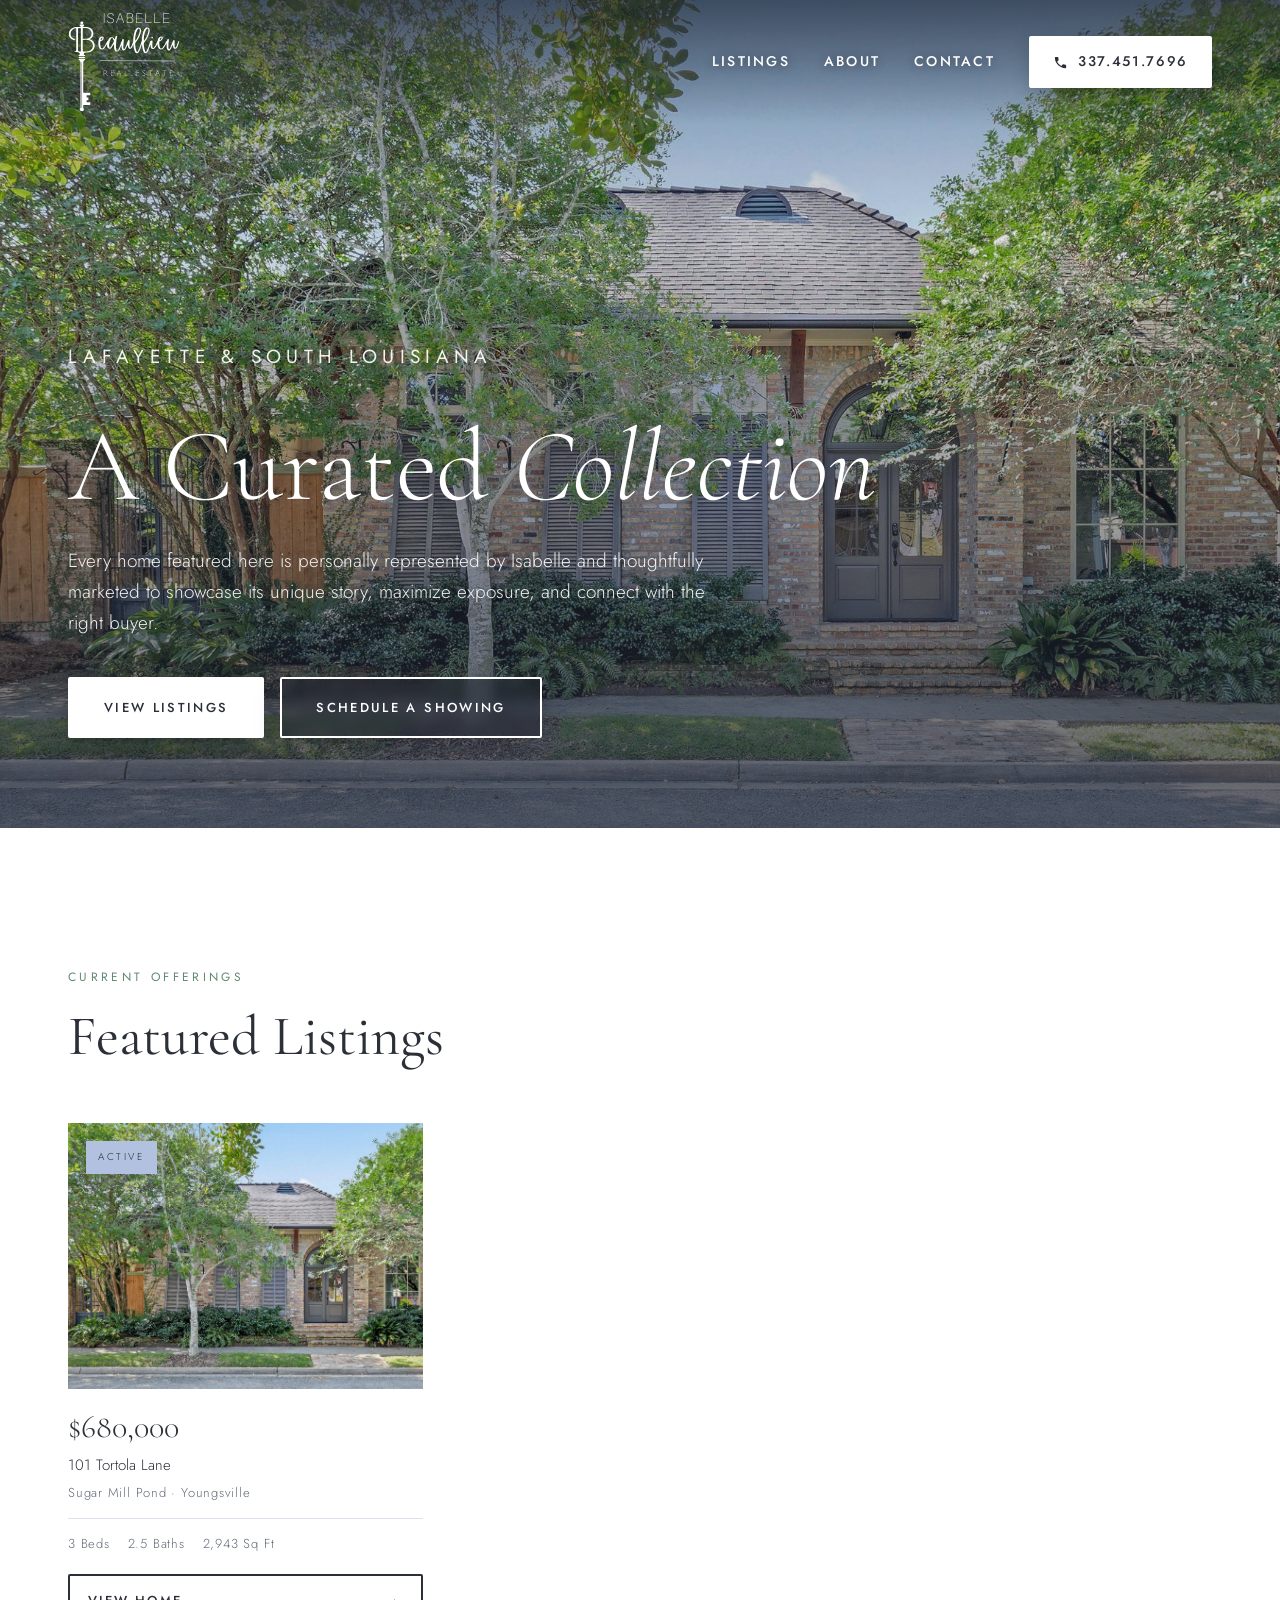
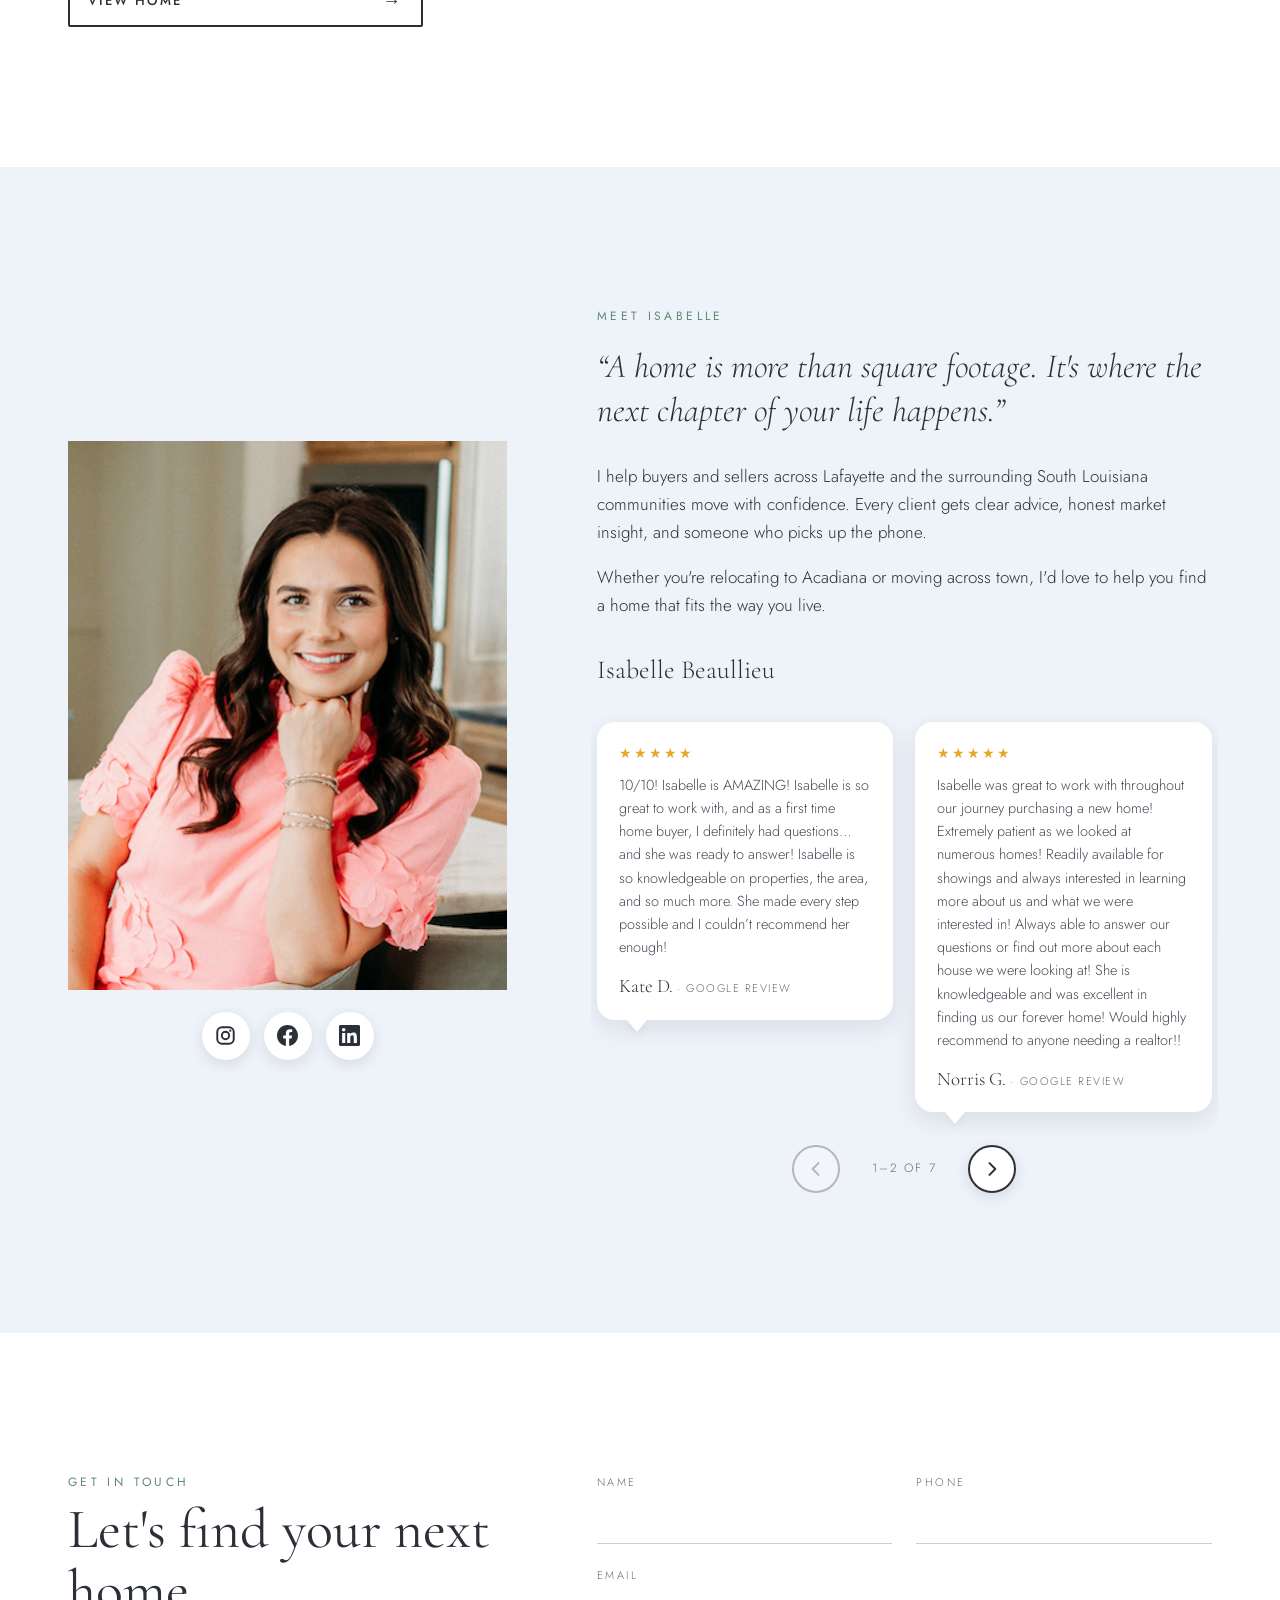
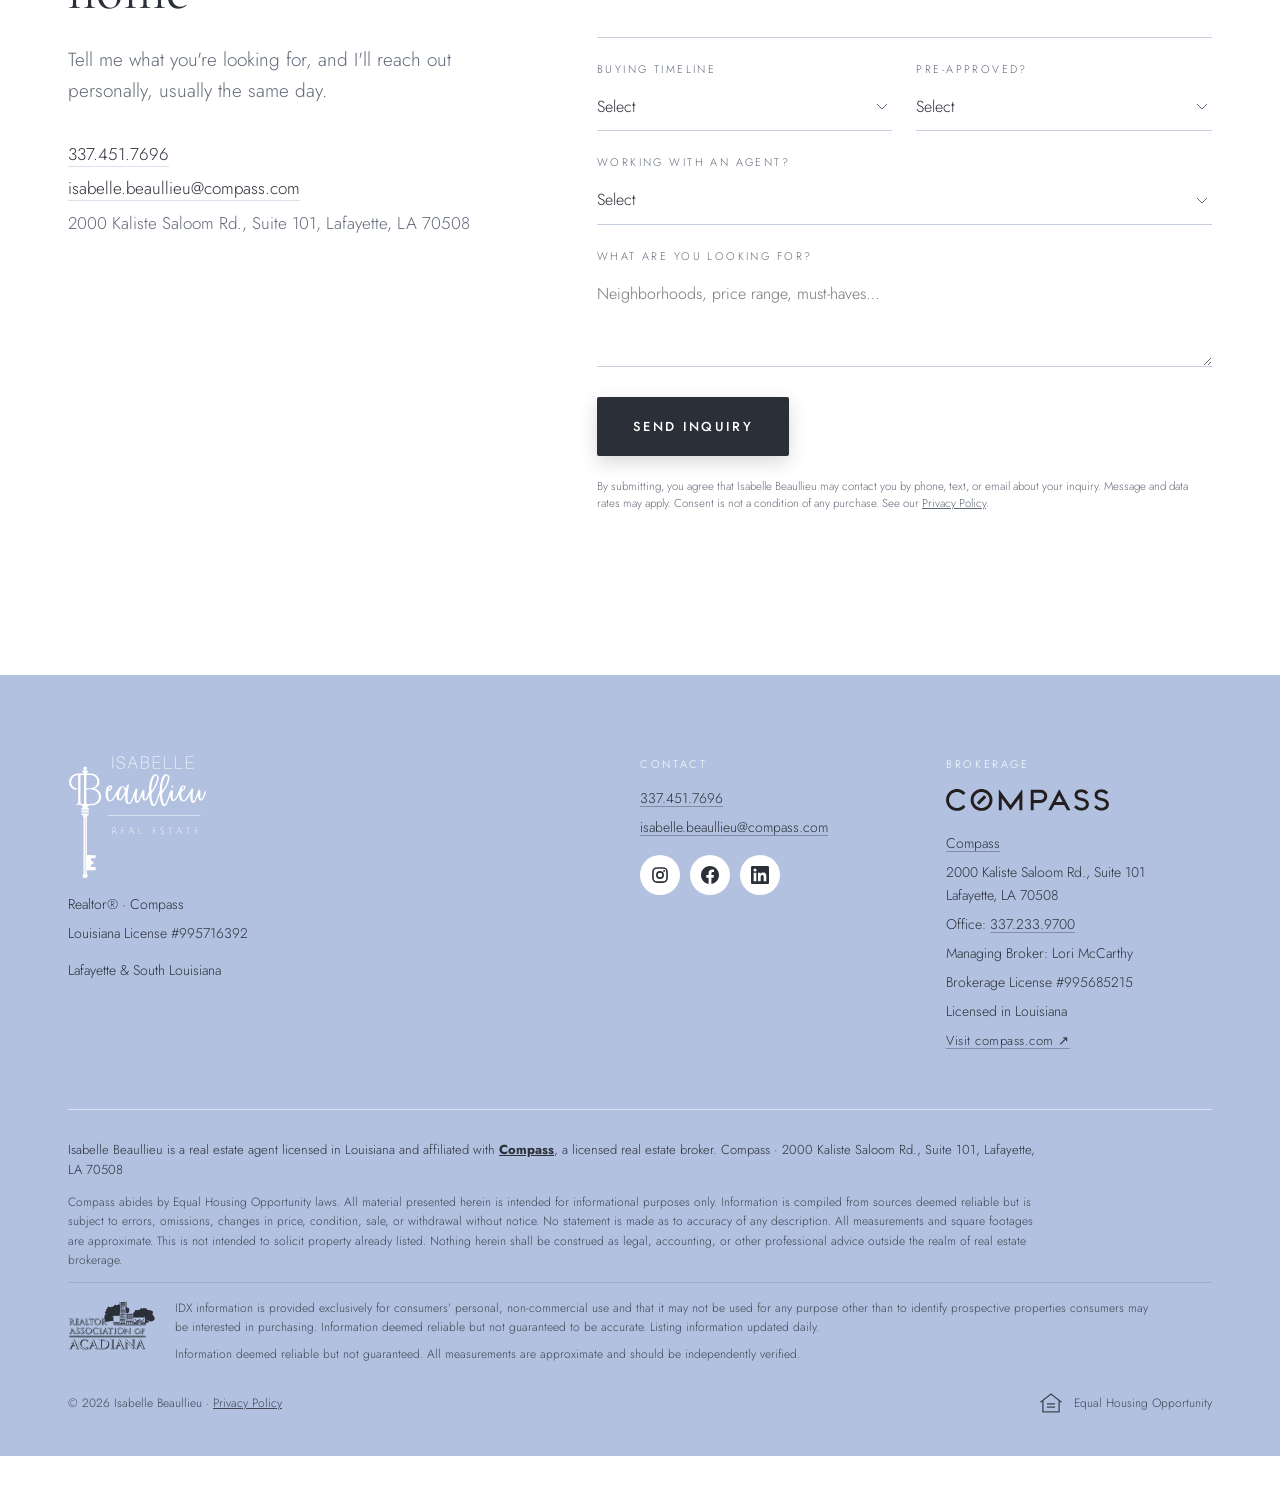
==== index.html @ f2b6e161 "Turn Meet Isabelle reviews into a 7-review carousel with arrows; show first name and last initial Co" ====
<!doctype html>
<html lang="en">
<head>
  <meta charset="utf-8">
  <meta name="viewport" content="width=device-width, initial-scale=1">
  <title>Isabelle Beaullieu, Realtor® | Compass | Lafayette, LA Homes for Sale</title>
  <meta name="description" content="Homes for sale in Lafayette and South Louisiana with Isabelle Beaullieu, Realtor® with Compass. Browse current listings and schedule a private showing.">
  <meta property="og:type" content="website">
  <meta property="og:title" content="Isabelle Beaullieu, Realtor® | Compass | Lafayette, LA">
  <meta property="og:url" content="https://isabellebeaullieu.com/">
  <meta property="og:description" content="Browse current listings in Lafayette and South Louisiana and schedule a private showing.">
  <meta property="og:image" content="https://isabellebeaullieu.com/assets/img/listings/website-photos/101-tortola-lane/01.jpg">
  <meta name="twitter:card" content="summary_large_image">
  <link rel="icon" href="data:image/svg+xml,%3Csvg xmlns='http://www.w3.org/2000/svg' viewBox='0 0 64 64'%3E%3Crect width='64' height='64' fill='%23b2c1df'/%3E%3Ctext x='32' y='43' font-family='Georgia' font-size='30' fill='%23ffffff' text-anchor='middle'%3EIB%3C/text%3E%3C/svg%3E">
  <link rel="preconnect" href="https://fonts.googleapis.com">
  <link rel="preconnect" href="https://fonts.gstatic.com" crossorigin>
  <link href="https://fonts.googleapis.com/css2?family=Cormorant+Garamond:ital,wght@0,300;0,400;0,500;1,300;1,400&family=Jost:wght@300;400&display=swap" rel="stylesheet">
  <link rel="stylesheet" href="assets/css/style.css">
  <link rel="stylesheet" href="assets/css/reviews.css">
  <link rel="canonical" href="https://isabellebeaullieu.com/">
  <script type="application/ld+json">
  {
    "@context": "https://schema.org",
    "@type": "RealEstateAgent",
    "name": "Isabelle Beaullieu, Realtor®",
    "description": "Isabelle Beaullieu is a Realtor® with Compass serving Lafayette and South Louisiana.",
    "url": "https://isabellebeaullieu.com/",
    "image": "https://isabellebeaullieu.com/assets/img/Screenshot%202026-09-30%20at%201.54.52%20PM.png",
    "logo": "https://isabellebeaullieu.com/assets/img/logo.svg",
    "telephone": "+1-337-451-7696",
    "email": "isabelle.beaullieu@compass.com",
    "address": {
      "@type": "PostalAddress",
      "streetAddress": "2000 Kaliste Saloom Rd., Suite 101",
      "addressLocality": "Lafayette",
      "addressRegion": "LA",
      "postalCode": "70508",
      "addressCountry": "US"
    },
    "areaServed": ["Lafayette, LA", "Youngsville, LA", "Broussard, LA", "Acadiana"],
    "parentOrganization": { "@type": "Organization", "name": "Compass", "url": "https://www.compass.com/" },
    "sameAs": [
      "https://www.instagram.com/isabellebeaullieu/",
      "https://www.facebook.com/isabelle.beaullieu",
      "https://www.linkedin.com/in/isabelle-beaullieu-97908b266/",
      "https://www.compass.com/agents/isabelle-beaullieu/"
    ]
  }
  </script>
</head>
<body>

<header class="site-header">
  <div class="wrap">
    <a class="brand" href="./">
      <span class="brand__name" data-c="agentName">Isabelle Beaullieu</span>
      <span class="brand__sub">Realtor® · Compass</span>
    </a>
    <nav class="nav">
      <a href="#listings">Listings</a>
      <a href="#about">About</a>
      <a href="#contact">Contact</a>
      <a class="nav__phone" data-tel href="#"><span data-c="phone"></span></a>
    </nav>
  </div>
</header>

<section class="hero" id="hero">
  <div class="wrap">
    <p class="eyebrow">Lafayette &amp; South Louisiana</p>
    <h1>A Curated <em>Collection</em></h1>
    <p style="max-width:640px">Every home featured here is personally represented by Isabelle and thoughtfully marketed to showcase its unique story, maximize exposure, and connect with the right buyer.</p>
    <div class="hero__actions">
      <a class="btn btn--light" href="#listings">View Listings</a>
      <a class="btn btn--light" href="#contact">Schedule a Showing</a>
    </div>
  </div>
</section>

<section class="section" id="listings">
  <div class="wrap">
    <div class="section-head">
      <div>
        <p class="eyebrow">Current Offerings</p>
        <h2 class="section-title">Featured Listings</h2>
      </div>
      <div class="filters" id="filters" role="group" aria-label="Filter listings"></div>
    </div>
    <div class="grid" id="grid"></div>
  </div>
</section>

<section class="section section--ivory" id="about">
  <div class="wrap about">
    <div class="about__media reveal">
      <div class="about__portrait" id="portrait">Portrait coming soon</div>
      <div class="social about__social"></div>
    </div>
    <div class="reveal">
      <p class="eyebrow">Meet Isabelle</p>
      <blockquote>“A home is more than square footage. It's where the next chapter of your life happens.”</blockquote>
      <p>I help buyers and sellers across Lafayette and the surrounding South Louisiana communities move with confidence. Every client gets clear advice, honest market insight, and someone who picks up the phone.</p>
      <p>Whether you're relocating to Acadiana or moving across town, I'd love to help you find a home that fits the way you live.</p>
      <div class="about__sig" data-c="agentName">Isabelle Beaullieu</div>
      <div class="reviews" role="region" aria-roledescription="carousel" aria-label="Client reviews">
        <div class="reviews__track" tabindex="0">
          <figure class="review">
            <div class="review__stars" role="img" aria-label="5 out of 5 stars">★★★★★</div>
            <blockquote>10/10! Isabelle is AMAZING! Isabelle is so great to work with, and as a first time home buyer, I definitely had questions… and she was ready to answer! Isabelle is so knowledgeable on properties, the area, and so much more. She made every step possible and I couldn’t recommend her enough!</blockquote>
            <figcaption>Kate D. <span>· Google review</span></figcaption>
          </figure>
          <figure class="review">
            <div class="review__stars" role="img" aria-label="5 out of 5 stars">★★★★★</div>
            <blockquote>Isabelle was great to work with throughout our journey purchasing a new home! Extremely patient as we looked at numerous homes! Readily available for showings and always interested in learning more about us and what we were interested in! Always able to answer our questions or find out more about each house we were looking at! She is knowledgeable and was excellent in finding us our forever home! Would highly recommend to anyone needing a realtor!!</blockquote>
            <figcaption>Norris G. <span>· Google review</span></figcaption>
          </figure>
          <figure class="review">
            <div class="review__stars" role="img" aria-label="5 out of 5 stars">★★★★★</div>
            <blockquote>Isabelle was amazing!!!! My fiance and I bought our first home with her as our realtor and she made the process stress free and seamless. She is wonderful at the work she does &amp; we’re grateful for her!</blockquote>
            <figcaption>Morgan A. <span>· Google review</span></figcaption>
          </figure>
          <figure class="review">
            <div class="review__stars" role="img" aria-label="5 out of 5 stars">★★★★★</div>
            <blockquote>Our experience in listing and selling our home with Isabelle was nothing short of amazing. She put our house under contract in less than a month at the price we were seeking. We had some unforeseen challenges along the way but she stayed positive and committed to seeing our sale through to the end. Anyone who works in an industry centered around closing deals has seen their share of obstacles, some which lead to a transaction falling through. I look for an agent that not only embraces a challenge, but ties their identity to being able to overcome the issue and close the deal. Looking for an agent that defines their success on customer satisfaction and problem solving, Isabelle is the one.</blockquote>
            <figcaption>Teddy B. <span>· Google review</span></figcaption>
          </figure>
          <figure class="review">
            <div class="review__stars" role="img" aria-label="5 out of 5 stars">★★★★★</div>
            <blockquote>We couldn’t have asked for a better realtor! Isabelle was professional, thorough, responsive, and an absolute joy from start to finish. She consistently went above and beyond without hesitation and genuinely cares about her clients and doing what’s right for everyone. You can truly tell she loves what she does, and that passion shines through in the way she cares for her clients. Her integrity, kindness, and dedication are such a gift. We are so grateful she was our realtor and would recommend her to anyone.</blockquote>
            <figcaption>Jill B. <span>· Google review</span></figcaption>
          </figure>
          <figure class="review">
            <div class="review__stars" role="img" aria-label="5 out of 5 stars">★★★★★</div>
            <blockquote>As a first time home buyer, I was very uneasy about how the process might work and intimidated by the idea of purchasing a home. Isabelle has been so gracious in answering every question and guiding me through every step of the process! This has been such a smooth-sailing journey because of her! Any time that I needed her, she was there, eager to help and reassuring me every step of the way. She is the best!!!</blockquote>
            <figcaption>Hannah G. <span>· Google review</span></figcaption>
          </figure>
          <figure class="review">
            <div class="review__stars" role="img" aria-label="5 out of 5 stars">★★★★★</div>
            <blockquote>Isabelle was the best! She was so patient with us and took care of all the details. She was great with answering questions and communicating. She really tries to understand your needs so she can send you the right properties to consider. I have closed with her on two homes so far.</blockquote>
            <figcaption>Amy D. <span>· Google review</span></figcaption>
          </figure>
        </div>
        <div class="reviews__nav">
          <button class="reviews__btn reviews__prev" type="button" aria-label="Previous reviews"><svg viewBox="0 0 24 24" aria-hidden="true"><path d="M15 5l-7 7 7 7"/></svg></button>
          <span class="reviews__count" aria-live="polite"></span>
          <button class="reviews__btn reviews__next" type="button" aria-label="More reviews"><svg viewBox="0 0 24 24" aria-hidden="true"><path d="M9 5l7 7-7 7"/></svg></button>
        </div>
      </div>
    </div>
  </div>
</section>

<section class="section" id="contact">
  <div class="wrap contact">
    <div class="contact__details reveal">
      <p class="eyebrow">Get in Touch</p>
      <h2 class="section-title">Let's find your next home</h2>
      <p class="lede" style="margin:22px 0 34px">Tell me what you're looking for, and I'll reach out personally, usually the same day.</p>
      <p><a data-tel href="#"><span data-c="phone"></span></a></p>
      <p><a data-mailto href="#"><span data-c="email"></span></a></p>
      <p style="color:var(--stone)" data-c="officeAddress"></p>
    </div>

    <form class="form reveal" data-lead novalidate>
      <input type="hidden" name="property" value="General inquiry">
      <input type="hidden" name="listing_id" value="">
      <input type="hidden" name="mls" value="">
      <div class="hp" aria-hidden="true"><label>Website <input name="company_website" tabindex="-1" autocomplete="off"></label></div>

      <div class="field"><label for="c-name">Name</label><input id="c-name" name="name" required autocomplete="name"></div>
      <div class="field"><label for="c-phone">Phone</label><input id="c-phone" name="phone" type="tel" autocomplete="tel"></div>
      <div class="field full"><label for="c-email">Email</label><input id="c-email" name="email" type="email" autocomplete="email"></div>
      <div class="field"><label for="c-timeline">Buying timeline</label>
        <select id="c-timeline" name="timeline"><option value="">Select</option><option>As soon as possible</option><option>1–3 months</option><option>3–6 months</option><option>6+ months</option><option>Just browsing</option></select>
      </div>
      <div class="field"><label for="c-pre">Pre-approved?</label>
        <select id="c-pre" name="preapproved"><option value="">Select</option><option>Yes</option><option>Not yet</option><option>Paying cash</option></select>
      </div>
      <div class="field full"><label for="c-agent">Working with an agent?</label>
        <select id="c-agent" name="has_agent"><option value="">Select</option><option>No</option><option>Yes</option></select>
      </div>
      <div class="field full"><label for="c-msg">What are you looking for?</label><textarea id="c-msg" name="message" placeholder="Neighborhoods, price range, must-haves…"></textarea></div>
      <div class="full"><button class="btn" type="submit">Send Inquiry</button></div>
      <p class="form__consent full">By submitting, you agree that Isabelle Beaullieu may contact you by phone, text, or email about your inquiry. Message and data rates may apply. Consent is not a condition of any purchase. See our <a href="privacy">Privacy Policy</a>.</p>
      <p class="form__status full" role="status" aria-live="polite"></p>
    </form>
  </div>
</section>

<footer class="site-footer">
  <div class="wrap">
    <div class="footer__top">
      <div>
        <div class="footer__name" data-c="agentName">Isabelle Beaullieu</div>
        <p>Realtor® · Compass</p>
        <p>Louisiana License #995716392</p>
        <p style="margin-top:14px" data-c="serviceArea"></p>
      </div>
      <div>
        <div class="footer__label">Contact</div>
        <p><a data-tel href="#"><span data-c="phone"></span></a></p>
        <p><a data-mailto href="#"><span data-c="email"></span></a></p>
        <div class="social footer__social"></div>
      </div>
      <div>
        <div class="footer__label">Brokerage</div>
        <a class="footer__compass" href="https://www.compass.com/" target="_blank" rel="noopener" hidden><img alt="Compass"></a>
        <p><a href="https://www.compass.com/" target="_blank" rel="noopener">Compass</a></p>
        <p>2000 Kaliste Saloom Rd., Suite 101<br>Lafayette, LA 70508</p>
        <p>Office: <a href="tel:+13372339700">337.233.9700</a></p>
        <p>Managing Broker: Lori McCarthy</p>
        <p>Brokerage License #995685215</p>
        <p>Licensed in Louisiana</p>
        <p><a class="footer__link" href="https://www.compass.com/" target="_blank" rel="noopener">Visit compass.com ↗</a></p>
      </div>
    </div>
    <div class="footer__legal">
      <p class="footer__license">Isabelle Beaullieu is a real estate agent licensed in Louisiana and affiliated with <strong><a href="https://www.compass.com/" target="_blank" rel="noopener">Compass</a></strong>, a licensed real estate broker. Compass · 2000 Kaliste Saloom Rd., Suite 101, Lafayette, LA 70508</p>
      <p>Compass abides by Equal Housing Opportunity laws. All material presented herein is intended for informational purposes only. Information is compiled from sources deemed reliable but is subject to errors, omissions, changes in price, condition, sale, or withdrawal without notice. No statement is made as to accuracy of any description. All measurements and square footages are approximate. This is not intended to solicit property already listed. Nothing herein shall be construed as legal, accounting, or other professional advice outside the realm of real estate brokerage.</p>
      <div class="footer__idx">
        <img src="assets/img/raa-logo.svg" alt="REALTOR® Association of Acadiana" width="87" height="49" loading="lazy">
        <div>
          <p>IDX information is provided exclusively for consumers’ personal, non-commercial use and that it may not be used for any purpose other than to identify prospective properties consumers may be interested in purchasing. Information deemed reliable but not guaranteed to be accurate. Listing information updated daily.</p>
          <p>Information deemed reliable but not guaranteed. All measurements are approximate and should be independently verified.</p>
        </div>
      </div>
      <div class="footer__bottom">
        <span>© <span data-year></span> Isabelle Beaullieu · <a href="privacy">Privacy Policy</a></span>
        <span class="eho"><svg viewBox="0 0 32 32" fill="none" stroke="currentColor" stroke-width="1.6" aria-hidden="true"><path d="M3 15 16 5l13 10"/><path d="M6 13v14h20V13"/><path d="M11 17h10M11 21h10"/></svg>Equal Housing Opportunity</span>
      </div>
    </div>
  </div>
</footer>

<script src="assets/js/config.js"></script>
<script src="assets/js/app.js"></script>
<script src="assets/js/reviews.js"></script>
<script>
(async function () {
  const grid = document.getElementById("grid");
  const filters = document.getElementById("filters");
  let listings = [];
  try { listings = await Site.loadListings(); }
  catch (e) { grid.innerHTML = '<p class="empty">Listings are loading slowly. Please refresh the page.</p>'; return; }

  // Headshot in the About section (keeps the placeholder if the file is missing)
  if (Site.C.headshot) {
    const img = new Image();
    img.alt = Site.C.agentName;
    img.onload = () => { const p = document.getElementById("portrait"); p.textContent = ""; p.classList.add("has-photo"); p.appendChild(img); };
    img.src = Site.C.headshot;
  }

  // Featured first, then by status order, then price high to low
  const order = { "Active": 0, "Coming Soon": 1, "Pending": 2 };
  listings.sort((a, b) => (b.featured === true) - (a.featured === true) || (order[a.status] ?? 9) - (order[b.status] ?? 9) || (b.price || 0) - (a.price || 0));

  // Hero image from the first listing photo
  const heroPhoto = listings[0] && listings[0].photos && listings[0].photos[0];
  if (heroPhoto && !/sample-\d\.svg$/.test(heroPhoto)) { const h = document.getElementById("hero"); h.style.backgroundImage = `url("${heroPhoto}")`; h.classList.add("hero--photo"); }

  function render(status) {
    const shown = status === "All" ? listings : listings.filter((l) => l.status === status);
    grid.innerHTML = shown.length ? shown.map(Site.cardHTML).join("") : '<p class="empty">New homes are on the way. Reach out to hear about them first.</p>';
    Site.wireReveal(grid);
  }

  const statuses = ["All", ...Object.keys(order).filter((s) => listings.some((l) => l.status === s))];
  if (statuses.length > 2) {
    filters.innerHTML = statuses.map((s, i) => `<button class="filter" type="button" aria-pressed="${i === 0}">${s}</button>`).join("");
    filters.addEventListener("click", (e) => {
      const b = e.target.closest(".filter"); if (!b) return;
      filters.querySelectorAll(".filter").forEach((x) => x.setAttribute("aria-pressed", x === b));
      render(b.textContent);
    });
  }
  render("All");
})();
</script>
</body>
</html>
---- assets/css/style.css ----
/* ============================================================
   Isabelle Beaullieu — Listings site
   ============================================================ */
@import url("https://fonts.googleapis.com/css2?family=Jost:wght@500&display=swap");
:root {
  --ivory: #eef2f9;       /* soft blue-white section background */
  --brand: #b2c1df;       /* logo periwinkle: hero, header, footer, buttons */
  --brand-deep: #8a9dc9;  /* deeper periwinkle for gradients and hovers */
  --paper: #ffffff;       /* page background */
  --ink: #2b2f38;         /* soft charcoal: body text */
  --ink-soft: #454a55;
  --stone: #616877;       /* muted text */
  --line: #dbe2ee;        /* thin divider lines */
  --brass: #5f8a70;        /* sage green accent (small labels) */
  --periwinkle: #b2c1df;
  --serif: "Cormorant Garamond", Georgia, "Times New Roman", serif;
  --sans: "Jost", "Helvetica Neue", Arial, sans-serif;
  --wrap: 1240px;
  --gutter: clamp(16px, 4vw, 48px);
}

* { box-sizing: border-box; }
html { scroll-behavior: smooth; }
body {
  margin: 0;
  background: var(--paper);
  color: var(--ink);
  font-family: var(--sans);
  font-weight: 300;
  font-size: 17px;
  line-height: 1.65;
  -webkit-font-smoothing: antialiased;
}
img { max-width: 100%; display: block; }
a { color: inherit; }
.wrap { max-width: var(--wrap); margin: 0 auto; padding: 0 var(--gutter); }

/* ---------- Type ---------- */
h1, h2, h3 { font-family: var(--serif); font-weight: 400; line-height: 1.1; margin: 0; }
.eyebrow {
  font-family: var(--sans);
  font-size: 12px;
  font-weight: 400;
  letter-spacing: .28em;
  text-transform: uppercase;
  color: var(--brass);
  margin: 0 0 18px;
}
.section-title { font-size: clamp(36px, 5vw, 56px); }
.lede { font-size: 19px; color: var(--stone); max-width: 620px; }

/* ---------- Buttons ---------- */
.btn {
  display: inline-flex; align-items: center; justify-content: center; gap: 10px;
  font-family: var(--sans);
  font-size: 13px;
  font-weight: 500;
  letter-spacing: .18em;
  text-transform: uppercase;
  text-decoration: none;
  padding: 18px 34px;
  border: 2px solid var(--ink);
  border-radius: 2px;
  background: var(--ink);
  color: #fff;
  cursor: pointer;
  box-shadow: 0 6px 18px rgba(43,47,56,.18);
  transition: background .2s, color .2s, border-color .2s, transform .2s, box-shadow .2s;
}
.btn:hover { background: var(--brand); border-color: var(--brand); color: var(--ink); transform: translateY(-2px); box-shadow: 0 10px 24px rgba(43,47,56,.22); }
.btn--ghost { background: #fff; color: var(--ink); border-color: var(--ink); box-shadow: none; }
.btn--ghost:hover { background: var(--ink); color: #fff; border-color: var(--ink); }
.btn--light { background: #fff; color: var(--ink); border-color: #fff; box-shadow: 0 8px 24px rgba(0,0,0,.25); }
.btn--light:hover { background: var(--brand); border-color: var(--brand); color: var(--ink); }
.hero__actions .btn--light + .btn--light { background: rgba(28,32,44,.45); color: #fff; border-color: #fff; -webkit-backdrop-filter: blur(6px); backdrop-filter: blur(6px); }
.hero__actions .btn--light + .btn--light:hover { background: #fff; color: var(--ink); }
.btn[disabled] { opacity: .6; cursor: wait; transform: none; }
a:focus-visible, button:focus-visible, select:focus-visible, input:focus-visible, textarea:focus-visible { outline: 3px solid var(--brand-deep); outline-offset: 3px; }

/* ---------- Header ---------- */
.site-header {
  position: fixed; inset: 0 0 auto 0; z-index: 40;
  color: #fff;
  background: linear-gradient(180deg, rgba(28,32,44,.55) 0%, rgba(28,32,44,0) 100%);
  transition: background .3s, box-shadow .3s;
}
.site-header--solid, .site-header.is-scrolled { position: sticky; top: 0; background: var(--brand); color: var(--ink); box-shadow: 0 2px 16px rgba(43,47,56,.14); }
.site-header.is-scrolled { position: fixed; }
.site-header .wrap { display: flex; align-items: center; justify-content: space-between; height: 124px; transition: height .3s; }
.site-header.is-scrolled .wrap { height: 88px; }
.site-header.is-scrolled .logo { --h: 68px; }
section[id] { scroll-margin-top: 88px; }
.brand { text-decoration: none; line-height: 1.1; }
.logo { --h: 100px; display: block; height: var(--h); width: calc(var(--h) * 1.124); background: var(--brand-deep); -webkit-mask: no-repeat center / contain; mask: no-repeat center / contain; }
.logo--light { background: #fff; }
@media (max-width: 760px) { .logo { --h: 58px; } }
.footer__name .logo { --h: 124px; margin-bottom: 14px; }
.brand__name { font-family: var(--serif); font-size: 26px; letter-spacing: .04em; display: block; }
.brand__sub { font-size: 10px; letter-spacing: .32em; text-transform: uppercase; opacity: .8; }
.nav { display: flex; gap: 34px; align-items: center; }
.nav a { position: relative; text-decoration: none; font-size: 14px; font-weight: 500; letter-spacing: .16em; text-transform: uppercase; padding: 8px 0; }
.site-header:not(.site-header--solid):not(.is-scrolled) .nav a:not(.nav__phone) { text-shadow: 0 1px 10px rgba(0,0,0,.45); }
.nav a:not(.nav__phone)::after { content: ""; position: absolute; left: 0; right: 0; bottom: 2px; height: 2px; background: currentColor; transform: scaleX(0); transform-origin: left; transition: transform .25s; }
.nav a:not(.nav__phone):hover::after, .nav a:not(.nav__phone):focus-visible::after { transform: scaleX(1); }
.nav .nav__phone { display: inline-flex; align-items: center; gap: 10px; background: #fff; color: var(--ink); border: 2px solid #fff; border-radius: 2px; padding: 12px 22px; letter-spacing: .12em; box-shadow: 0 6px 18px rgba(0,0,0,.18); transition: background .2s, color .2s, border-color .2s; }
.nav .nav__phone::before { content: ""; width: 15px; height: 15px; background: currentColor; -webkit-mask: url("data:image/svg+xml,%3Csvg xmlns='http://www.w3.org/2000/svg' viewBox='0 0 24 24'%3E%3Cpath d='M6.6 10.8a15.1 15.1 0 0 0 6.6 6.6l2.2-2.2a1 1 0 0 1 1-.25 11.4 11.4 0 0 0 3.6.57 1 1 0 0 1 1 1V20a1 1 0 0 1-1 1A17 17 0 0 1 3 4a1 1 0 0 1 1-1h3.5a1 1 0 0 1 1 1c0 1.25.2 2.45.57 3.57a1 1 0 0 1-.25 1z'/%3E%3C/svg%3E") center / contain no-repeat; mask: url("data:image/svg+xml,%3Csvg xmlns='http://www.w3.org/2000/svg' viewBox='0 0 24 24'%3E%3Cpath d='M6.6 10.8a15.1 15.1 0 0 0 6.6 6.6l2.2-2.2a1 1 0 0 1 1-.25 11.4 11.4 0 0 0 3.6.57 1 1 0 0 1 1 1V20a1 1 0 0 1-1 1A17 17 0 0 1 3 4a1 1 0 0 1 1-1h3.5a1 1 0 0 1 1 1c0 1.25.2 2.45.57 3.57a1 1 0 0 1-.25 1z'/%3E%3C/svg%3E") center / contain no-repeat; }
.nav .nav__phone:hover { background: var(--ink); border-color: var(--ink); color: #fff; }

/* Mobile menu */
.nav-toggle { display: none; align-items: center; gap: 10px; background: #fff; color: var(--ink); border: 0; border-radius: 2px; padding: 12px 16px; font: 500 13px/1 var(--sans); letter-spacing: .16em; text-transform: uppercase; cursor: pointer; box-shadow: 0 6px 18px rgba(0,0,0,.18); }
.nav-toggle__bars, .nav-toggle__bars::before, .nav-toggle__bars::after { display: block; width: 18px; height: 2px; background: currentColor; transition: transform .25s, opacity .25s; }
.nav-toggle__bars { position: relative; }
.nav-toggle__bars::before, .nav-toggle__bars::after { content: ""; position: absolute; left: 0; }
.nav-toggle__bars::before { top: -6px; }
.nav-toggle__bars::after { top: 6px; }
.is-open .nav-toggle__bars { background: transparent; }
.is-open .nav-toggle__bars::before { transform: translateY(6px) rotate(45deg); }
.is-open .nav-toggle__bars::after { transform: translateY(-6px) rotate(-45deg); }
@media (max-width: 760px) {
  .site-header .wrap, .site-header.is-scrolled .wrap { height: 80px; }
  .site-header.is-scrolled .logo { --h: 58px; }
  section[id] { scroll-margin-top: 80px; }
  .brand__name { font-size: 22px; }
  .nav-toggle { display: inline-flex; }
  .nav { display: none; position: absolute; top: 100%; left: 0; right: 0; flex-direction: column; align-items: stretch; gap: 0; background: #fff; color: var(--ink); padding: 8px var(--gutter) 24px; box-shadow: 0 18px 30px rgba(43,47,56,.18); }
  .site-header.is-open .nav { display: flex; }
  .site-header.is-open:not(.is-scrolled):not(.site-header--solid) { background: var(--brand); }
  .nav a { font-size: 16px; padding: 18px 0; border-bottom: 1px solid var(--line); text-shadow: none !important; }
  .nav a:not(.nav__phone)::after { display: none; }
  .nav .nav__phone { justify-content: center; margin-top: 18px; background: var(--ink); border-color: var(--ink); color: #fff; padding: 16px 22px; }
  .nav .nav__social { display: flex; justify-content: center; gap: 14px; margin-top: 18px; }
  .nav .nav__social a { width: 46px; height: 46px; padding: 0; border: 0; background: var(--ivory); }
  .nav .nav__social a:hover { background: var(--ink); color: #fff; }
}

/* ---------- Hero ---------- */
.hero {
  position: relative;
  min-height: min(92vh, 900px);
  display: flex; align-items: flex-end;
  color: #fff;
  background: linear-gradient(160deg, #c3cfe7 0%, var(--brand) 45%, var(--brand-deep) 100%) center / cover no-repeat;
}
.hero::before {
  content: ""; position: absolute; inset: 0;
  background: linear-gradient(180deg, rgba(88,104,146,.3) 0%, rgba(88,104,146,0) 40%, rgba(88,104,146,.5) 100%);
}
.hero--photo::before { background: linear-gradient(180deg, rgba(38,44,60,.45) 0%, rgba(38,44,60,.1) 30%, rgba(38,44,60,.35) 55%, rgba(38,44,60,.72) 100%); }
.hero .wrap { position: relative; width: 100%; padding-bottom: clamp(56px, 10vh, 110px); }
.hero .eyebrow { color: #fff; }
.hero h1, .hero p, .hero .eyebrow { text-shadow: 0 1px 18px rgba(60,72,104,.35); }
.hero h1 { font-size: clamp(46px, 8vw, 104px); max-width: 900px; font-weight: 300; }
.hero h1 em { font-style: italic; }
.hero p { font-size: 19px; max-width: 540px; opacity: .92; margin: 22px 0 38px; }
.hero__actions { display: flex; gap: 16px; flex-wrap: wrap; }

/* ---------- Sections ---------- */
.section { padding: clamp(72px, 11vw, 140px) 0; }
.section--ivory { background: var(--ivory); }
.section-head { display: flex; justify-content: space-between; align-items: flex-end; gap: 24px; flex-wrap: wrap; margin-bottom: 56px; }

/* ---------- Filters ---------- */
.filters { display: flex; gap: 8px; flex-wrap: wrap; }
.filter {
  font-family: var(--sans); font-size: 11px; letter-spacing: .22em; text-transform: uppercase;
  background: none; border: 1px solid var(--line); color: var(--stone);
  padding: 10px 16px; cursor: pointer;
}
.filter[aria-pressed="true"], .filter:hover { border-color: var(--ink); color: var(--ink); }

/* ---------- Listing cards ---------- */
.grid { display: grid; grid-template-columns: repeat(auto-fill, minmax(340px, 1fr)); gap: 56px 40px; }
@media (max-width: 420px) { .grid { grid-template-columns: 1fr; } }
.card { text-decoration: none; display: block; }
.card__media { position: relative; aspect-ratio: 4 / 3; overflow: hidden; background: var(--ivory); }
.card__media img { width: 100%; height: 100%; object-fit: cover; transition: transform 1.2s cubic-bezier(.2,.7,.2,1); }
.card:hover .card__media img { transform: scale(1.04); }
.badge {
  position: absolute; top: 18px; left: 18px;
  background: rgba(252,251,248,.94); color: var(--ink);
  font-size: 10px; letter-spacing: .26em; text-transform: uppercase;
  padding: 8px 12px;
}
.badge--pending { background: var(--ink); color: #fff; }
.badge--coming-soon { background: var(--brass); color: #fff; }
.badge--active { background: var(--brand); color: var(--ink); }
.sample-tag {
  position: absolute; top: 18px; right: 18px;
  font-size: 10px; letter-spacing: .2em; text-transform: uppercase;
  color: #fff; background: rgba(43,47,56,.5); padding: 8px 10px;
}
.card__body { padding-top: 22px; }
.card__price { font-family: var(--serif); font-size: 32px; line-height: 1; }
.card__address { font-size: 15px; margin: 10px 0 4px; }
.card__place { font-size: 13px; color: var(--stone); letter-spacing: .06em; }
.card__cta { display: flex; justify-content: space-between; align-items: center; margin-top: 20px; padding: 14px 18px; border: 2px solid var(--ink); border-radius: 2px; font-size: 13px; font-weight: 500; letter-spacing: .16em; text-transform: uppercase; color: var(--ink); transition: background .2s, color .2s; }
.card__cta span { font-size: 18px; line-height: 1; transition: transform .2s; }
.card:hover .card__cta, .card:focus-visible .card__cta { background: var(--ink); color: #fff; }
.card:hover .card__cta span { transform: translateX(4px); }
.card__stats { display: flex; gap: 18px; margin-top: 14px; padding-top: 14px; border-top: 1px solid var(--line); font-size: 13px; color: var(--stone); letter-spacing: .06em; }
.empty { color: var(--stone); font-style: italic; font-family: var(--serif); font-size: 24px; }

/* ---------- About ---------- */
.about { display: grid; grid-template-columns: 5fr 7fr; gap: clamp(40px, 7vw, 110px); align-items: center; }
.about__portrait {
  aspect-ratio: 4 / 5; background: linear-gradient(160deg, #d3dcee, var(--brand-deep));
  display: flex; align-items: flex-end; justify-content: flex-start; padding: 28px;
  font-family: var(--serif); color: rgba(255,255,255,.9); font-size: 20px; font-style: italic;
}
.about__portrait img { width: 100%; height: 100%; object-fit: cover; }
.about__portrait.has-photo { padding: 0; }
.social.about__social { justify-content: center; gap: 14px; margin-top: 22px; }
.social.about__social a { width: 48px; height: 48px; box-shadow: 0 4px 14px rgba(43,47,56,.12); }
.social.about__social svg { width: 21px; height: 21px; }
.about blockquote { font-family: var(--serif); font-size: clamp(26px, 3vw, 34px); line-height: 1.3; margin: 0 0 28px; font-style: italic; }
.about__sig { font-family: var(--serif); font-size: 26px; margin-top: 30px; }
@media (max-width: 820px) { .about { grid-template-columns: 1fr; } .about__media { max-width: 420px; } }

/* ---------- Forms ---------- */
.form { display: grid; grid-template-columns: 1fr 1fr; gap: 22px 24px; }
.form .full { grid-column: 1 / -1; }
.field label { display: block; font-size: 11px; letter-spacing: .22em; text-transform: uppercase; color: var(--stone); margin-bottom: 6px; }
.field input, .field select, .field textarea {
  width: 100%; font: inherit; font-size: 16px; color: var(--ink);
  background: transparent; border: 0; border-bottom: 1px solid #c5cfe0;
  padding: 10px 0; border-radius: 0; outline: none; -webkit-appearance: none; appearance: none;
}
.field select { background: url("data:image/svg+xml,%3Csvg xmlns='http://www.w3.org/2000/svg' width='12' height='8'%3E%3Cpath d='M1 1l5 5 5-5' fill='none' stroke='%235c6780'/%3E%3C/svg%3E") right 4px center no-repeat; }
.field textarea { min-height: 96px; resize: vertical; }
.field input:focus, .field select:focus, .field textarea:focus { border-bottom-color: var(--brass); }
.hp { position: absolute; left: -9999px; width: 1px; height: 1px; overflow: hidden; }
.form__note { font-size: 12px; color: var(--stone); margin: 0; }
.form__consent { font-size: 11.5px; line-height: 1.5; color: var(--stone); margin: 0; }
.form__consent a { color: inherit; }
.form__status { font-family: var(--serif); font-size: 22px; font-style: italic; margin: 0; }
.form__status.is-error { color: #8a3b2e; font-family: var(--sans); font-style: normal; font-size: 15px; }
@media (max-width: 560px) { .form { grid-template-columns: 1fr; } }

.contact { display: grid; grid-template-columns: 5fr 7fr; gap: clamp(40px, 7vw, 110px); }
.contact__details p { margin: 0 0 6px; }
.contact__details a { text-decoration: none; border-bottom: 1px solid var(--line); }
.contact__details a:hover { border-color: var(--brass); }
@media (max-width: 820px) { .contact { grid-template-columns: 1fr; } }

/* ---------- Listing detail ---------- */
.gallery { display: grid; grid-template-columns: 2fr 1fr; grid-template-rows: 1fr 1fr; gap: 8px; height: min(72vh, 680px); }
.gallery button { padding: 0; border: 0; cursor: zoom-in; background: var(--ivory); overflow: hidden; position: relative; }
.gallery img { width: 100%; height: 100%; object-fit: cover; }
.gallery button:first-child { grid-row: 1 / 3; }
.gallery__more {
  position: absolute; right: 16px; bottom: 16px; background: #fff; color: var(--ink);
  font-size: 12px; font-weight: 500; letter-spacing: .16em; text-transform: uppercase; padding: 12px 16px;
  border-radius: 2px; box-shadow: 0 6px 18px rgba(0,0,0,.25);
}
.gallery--one { grid-template-columns: 1fr; }
.gallery__more--mobile { display: none; }
.gallery--two { grid-template-rows: 1fr; }
@media (max-width: 760px) {
  .gallery { grid-template-columns: 1fr; grid-template-rows: auto; height: auto; }
  .gallery button { display: none; aspect-ratio: 4 / 3; }
  .gallery button:first-child { display: block; grid-row: auto; }
  .gallery__more--mobile { display: block; }
}

.detail { display: grid; grid-template-columns: minmax(0, 1fr) 400px; gap: clamp(40px, 6vw, 90px); padding-top: 56px; }
.detail__price { font-family: var(--serif); font-size: clamp(40px, 5vw, 58px); line-height: 1; margin: 6px 0 12px; }
.detail__address { font-size: 18px; margin: 0; }
.detail__place { color: var(--stone); margin: 0; }
.stats { display: grid; grid-template-columns: repeat(4, 1fr); border-top: 1px solid var(--line); border-bottom: 1px solid var(--line); margin: 36px 0 44px; }
.stats div { padding: 22px 0; text-align: center; border-left: 1px solid var(--line); }
.stats div:first-child { border-left: 0; }
.stats strong { display: block; font-family: var(--serif); font-size: 30px; font-weight: 400; line-height: 1.1; }
.stats span { font-size: 11px; letter-spacing: .22em; text-transform: uppercase; color: var(--stone); }
@media (max-width: 560px) { .stats { grid-template-columns: repeat(2, 1fr); } .stats div:nth-child(3) { border-left: 0; } .stats div:nth-child(n+3) { border-top: 1px solid var(--line); } }
.detail h2 { font-size: clamp(30px, 3.4vw, 40px); margin-bottom: 20px; }
.detail__desc p { margin: 0 0 18px; }
.features { list-style: none; padding: 0; margin: 40px 0 0; columns: 2; column-gap: 40px; }
.features li { break-inside: avoid; padding: 12px 0 12px 22px; border-bottom: 1px solid var(--line); position: relative; font-size: 15px; }
.features li::before { content: ""; position: absolute; left: 0; top: 22px; width: 8px; height: 1px; background: var(--brass); }
@media (max-width: 640px) { .features { columns: 1; } }
.facts { margin-top: 40px; font-size: 14px; color: var(--stone); }
.facts span { margin-right: 22px; display: inline-block; }

.inquiry { position: sticky; top: 148px; align-self: start; background: var(--ivory); padding: 40px 36px; }
.inquiry h3 { font-size: 30px; margin-bottom: 8px; }
.inquiry .form { grid-template-columns: 1fr; gap: 18px; margin-top: 24px; }
.inquiry__agent { margin-top: 26px; padding-top: 22px; border-top: 1px solid var(--line); font-size: 14px; }
.inquiry__agent strong { font-family: var(--serif); font-size: 21px; font-weight: 400; display: block; }
@media (max-width: 960px) { .detail { grid-template-columns: 1fr; } .inquiry { position: static; } }

.back { display: inline-flex; align-items: center; gap: 8px; margin: 28px 0 22px; font-size: 13px; font-weight: 500; letter-spacing: .16em; text-transform: uppercase; text-decoration: none; color: var(--ink); border: 2px solid var(--ink); border-radius: 2px; padding: 11px 18px; transition: background .2s, color .2s; }
.back:hover { background: var(--ink); color: #fff; }

/* ---------- Neighborhood ---------- */
.hood { margin-top: clamp(72px, 9vw, 120px); padding-top: clamp(56px, 7vw, 90px); border-top: 1px solid var(--line); }
.hood h2 { font-size: clamp(32px, 4vw, 46px); margin-bottom: 14px; }
.hood .lede { margin: 0 0 36px; }
.hood__grid { display: grid; grid-template-columns: repeat(4, 1fr); gap: 8px; }
.hood__grid button { padding: 0; border: 0; background: var(--ivory); cursor: zoom-in; aspect-ratio: 4 / 3; overflow: hidden; }
.hood__grid img { width: 100%; height: 100%; object-fit: cover; transition: transform 1s ease; }
.hood__grid button:hover img { transform: scale(1.04); }
@media (max-width: 760px) { .hood__grid { grid-template-columns: repeat(2, 1fr); } }

/* ---------- Lightbox ---------- */
.lightbox { position: fixed; inset: 0; background: rgba(43,47,56,.95); z-index: 100; display: none; align-items: center; justify-content: center; }
.lightbox.is-open { display: flex; }
.lightbox img { max-width: 92vw; max-height: 84vh; object-fit: contain; }
.lightbox button { position: absolute; background: none; border: 0; color: #fff; font-size: 34px; cursor: pointer; padding: 18px; font-family: var(--serif); }
.lightbox .lb-close { top: 10px; right: 16px; }
.lightbox .lb-prev { left: 8px; top: 50%; transform: translateY(-50%); }
.lightbox .lb-next { right: 8px; top: 50%; transform: translateY(-50%); }
.lightbox .lb-count { position: absolute; bottom: 22px; left: 0; right: 0; text-align: center; color: rgba(255,255,255,.7); font-size: 12px; letter-spacing: .22em; }

/* ---------- Footer ---------- */
.site-footer { background: var(--brand); color: var(--ink); padding: 80px 0 40px; font-size: 14px; }
.site-footer a { text-decoration: none; }
.site-footer a:hover { opacity: .7; }
.footer__top { display: grid; grid-template-columns: 2fr 1fr 1fr; gap: 40px; padding-bottom: 50px; border-bottom: 1px solid rgba(255,255,255,.55); }
.footer__name { font-family: var(--serif); font-size: 34px; color: #fff; line-height: 1; margin-bottom: 8px; }
.footer__label { font-size: 11px; letter-spacing: .24em; text-transform: uppercase; color: #fff; margin-bottom: 14px; }
.footer__top p { margin: 0 0 6px; }
.footer__top p a { text-decoration: underline; text-underline-offset: 3px; text-decoration-color: rgba(43,47,56,.35); }
.social { display: flex; gap: 10px; }
.social a { display: inline-flex; align-items: center; justify-content: center; width: 40px; height: 40px; border-radius: 50%; background: #fff; color: var(--ink); text-decoration: none !important; transition: background .2s, color .2s; }
.social a:hover { background: var(--ink); color: #fff; opacity: 1 !important; }
.social svg { width: 18px; height: 18px; }
.footer__social { margin-top: 16px; }
.nav__social { display: none; }
.footer__compass { display: inline-block; margin: 2px 0 14px; }
.footer__compass img { height: 22px; width: auto; }
.footer__link { font-size: 13px; letter-spacing: .04em; }
.footer__legal { padding-top: 30px; font-size: 12px; line-height: 1.6; color: #3f4552; }
.footer__legal p { margin: 0 0 12px; max-width: 980px; }
.footer__legal a { text-decoration: underline; }
.footer__license { font-size: 13px; color: var(--ink); }
.footer__idx { display: flex; gap: 20px; align-items: flex-start; margin: 8px 0 4px; padding-top: 16px; border-top: 1px solid rgba(43,47,56,.15); }
.footer__idx img { flex: none; width: 87px; height: auto; margin-top: 2px; }
.footer__idx p { margin: 0 0 8px; }
@media (max-width: 640px) { .footer__idx { flex-direction: column; gap: 12px; } }
.footer__bottom { display: flex; justify-content: space-between; gap: 24px; flex-wrap: wrap; align-items: center; margin-top: 18px; }
.eho { display: inline-flex; gap: 10px; align-items: center; }
.eho svg { width: 26px; height: 26px; }
@media (max-width: 760px) { .footer__top { grid-template-columns: 1fr; } }

/* ---------- Privacy page ---------- */
.legal-page { max-width: 780px; padding-top: 40px; }
.legal-page h1 { font-size: clamp(38px, 5vw, 54px); margin-bottom: 8px; }
.legal-page h2 { font-size: 26px; margin: 40px 0 10px; }
.legal-page p, .legal-page li { font-size: 16px; }
.legal-page ul { padding-left: 20px; }

/* ---------- Reveal ---------- */
.reveal { opacity: 0; transform: translateY(18px); transition: opacity .9s ease, transform .9s ease; }
.reveal.is-in { opacity: 1; transform: none; }
@media (prefers-reduced-motion: reduce) { .reveal { opacity: 1; transform: none; transition: none; } .card__media img { transition: none; } }

/* ---------- Mobile showing button ---------- */
.mobile-cta { display: none; }
@media (max-width: 960px) {
  .mobile-cta { display: block; position: fixed; left: 12px; right: 12px; bottom: 12px; z-index: 50; text-align: center; box-shadow: 0 8px 24px rgba(0,0,0,.18); }
  .inquiry { scroll-margin-top: 20px; }
}
---- assets/css/reviews.css ----
/* Client review carousel in the Meet Isabelle section */
.about > * { min-width: 0; }
.reviews { margin-top: 30px; min-width: 0; }
.reviews__track {
  display: flex; gap: 22px;
  overflow-x: auto; scroll-snap-type: x mandatory; scroll-behavior: smooth;
  scrollbar-width: none; -webkit-overflow-scrolling: touch;
  padding: 6px 6px 22px; margin: -6px -6px 0; scroll-padding-inline: 6px;
  align-items: flex-start; transition: height .3s ease;
}
.reviews__track::-webkit-scrollbar { display: none; }
.reviews__track:focus-visible { outline: 2px solid var(--brass); outline-offset: 4px; }
.review {
  flex: 0 0 calc(50% - 11px); scroll-snap-align: start;
  position: relative; margin: 0; padding: 20px 22px 18px;
  background: #fff; border-radius: 18px; box-shadow: 0 8px 24px rgba(43,47,56,.10);
}
.review::after { content: ""; position: absolute; left: 30px; bottom: -12px; border-width: 12px 10px 0 10px; border-style: solid; border-color: #fff transparent transparent transparent; filter: drop-shadow(0 4px 3px rgba(43,47,56,.06)); }
.review__stars { color: #e3a92b; font-size: 14px; letter-spacing: .14em; margin-bottom: 8px; }
.review blockquote { font-family: var(--sans); font-style: normal; font-size: 14.5px; line-height: 1.6; color: var(--ink-soft); margin: 0 0 12px; }
.review figcaption { font-family: var(--serif); font-size: 19px; color: var(--ink); }
.review figcaption span { font-family: var(--sans); font-size: 11px; letter-spacing: .14em; text-transform: uppercase; color: var(--stone); }

.reviews__nav { display: flex; align-items: center; justify-content: center; gap: 18px; margin-top: 10px; }
.reviews__btn {
  display: inline-flex; align-items: center; justify-content: center;
  width: 48px; height: 48px; padding: 0; border: 2px solid var(--ink); border-radius: 50%;
  background: #fff; color: var(--ink); cursor: pointer;
  box-shadow: 0 4px 14px rgba(43,47,56,.12); transition: background .2s, color .2s, opacity .2s;
}
.reviews__btn svg { width: 20px; height: 20px; fill: none; stroke: currentColor; stroke-width: 2.4; stroke-linecap: round; stroke-linejoin: round; }
.reviews__btn:hover:not(:disabled) { background: var(--ink); color: #fff; }
.reviews__btn:disabled { opacity: .3; cursor: default; box-shadow: none; }
.reviews__count { min-width: 92px; text-align: center; font-size: 12px; letter-spacing: .16em; text-transform: uppercase; color: var(--stone); }

@media (max-width: 1100px) { .review { flex-basis: 100%; } }
@media (prefers-reduced-motion: reduce) { .reviews__track { scroll-behavior: auto; } }
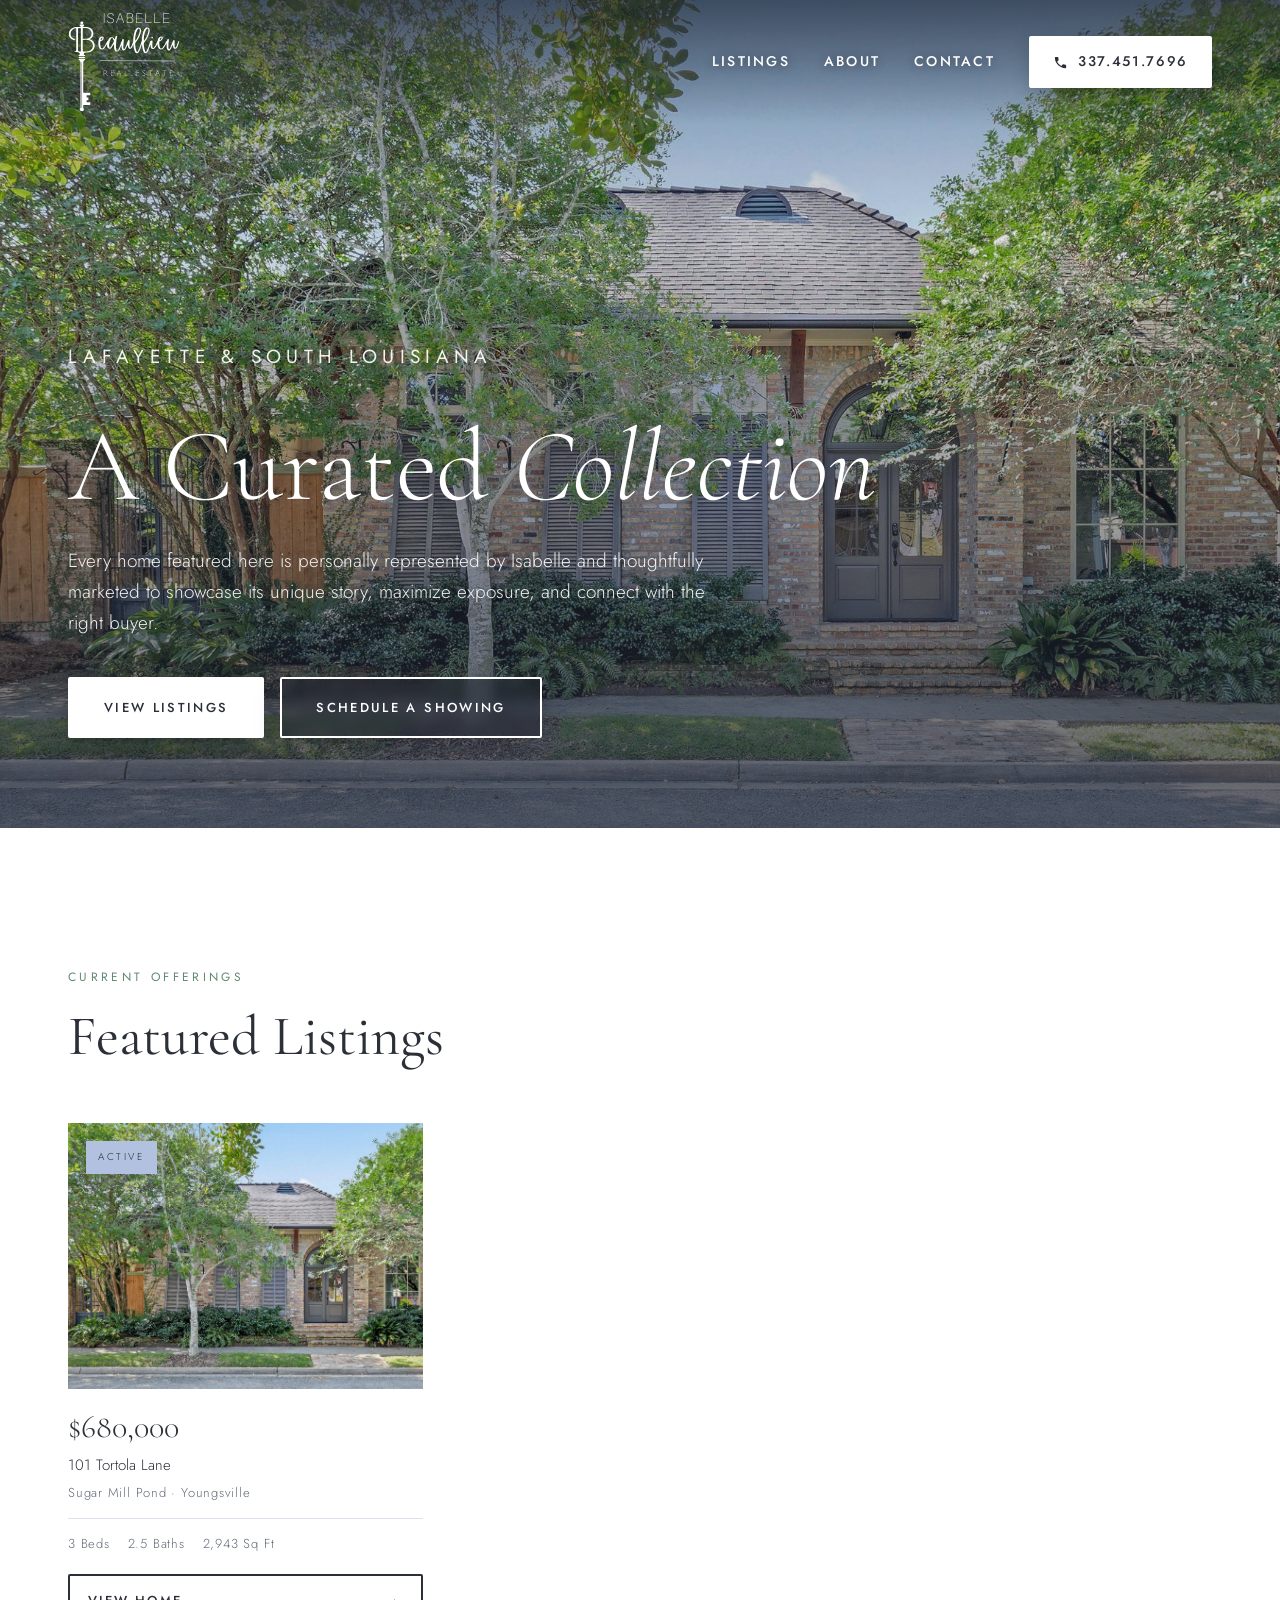
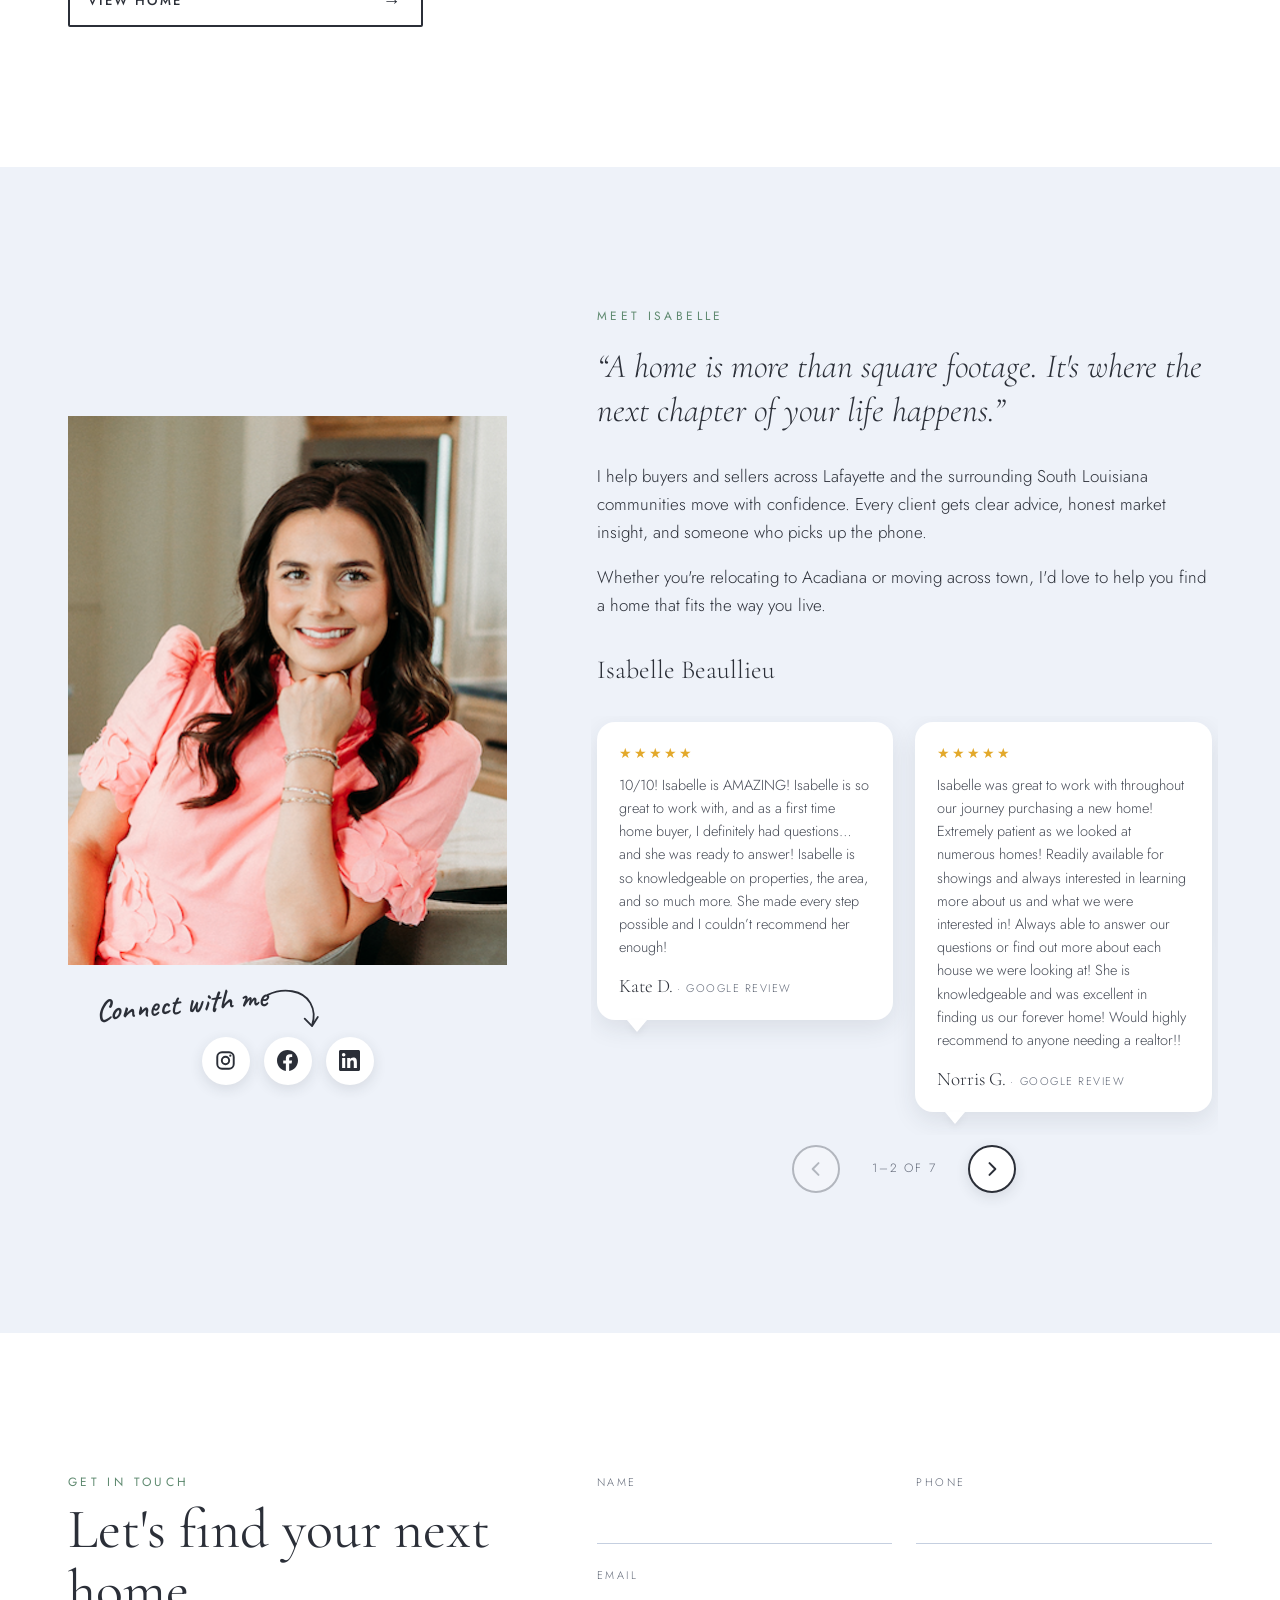
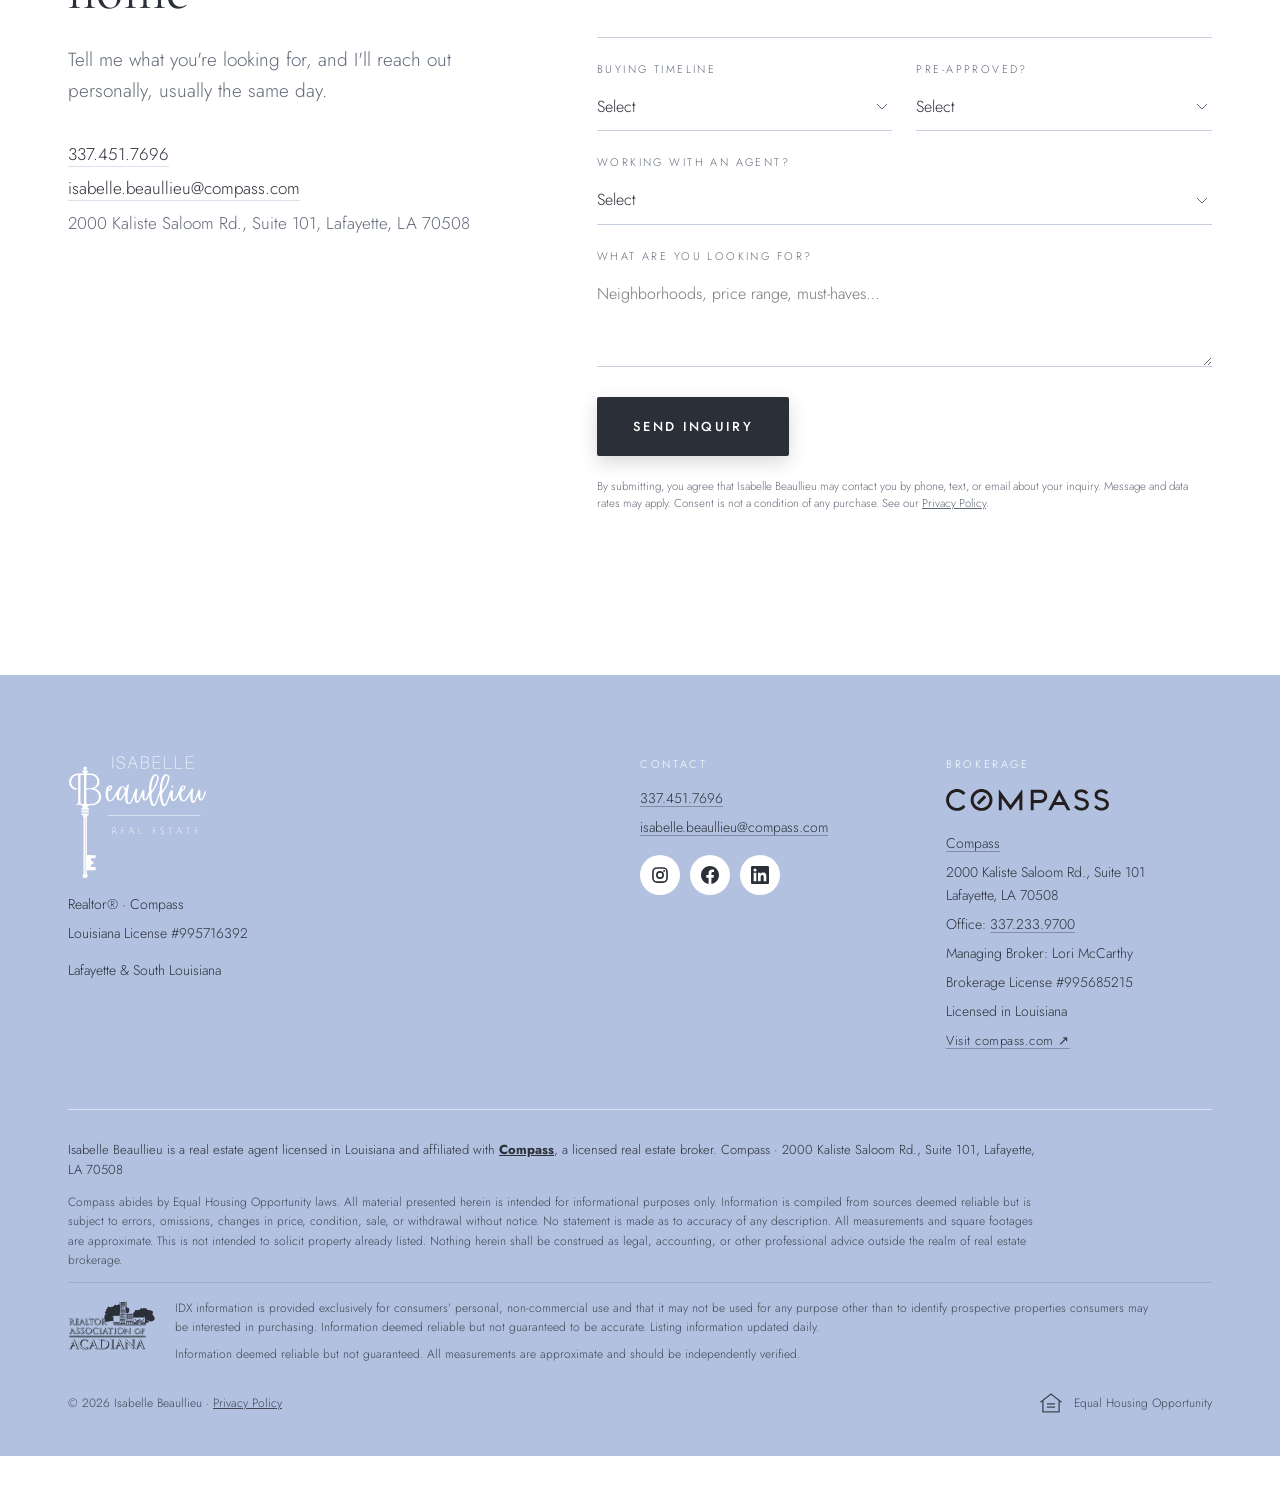
==== commit 727138a8: "Add handwritten "Connect with me" note and arrow above the About social icons Co-Authored-By: Claude" ====
--- a/index.html
+++ b/index.html
@@ -14,9 +14,10 @@
   <link rel="icon" href="data:image/svg+xml,%3Csvg xmlns='http://www.w3.org/2000/svg' viewBox='0 0 64 64'%3E%3Crect width='64' height='64' fill='%23b2c1df'/%3E%3Ctext x='32' y='43' font-family='Georgia' font-size='30' fill='%23ffffff' text-anchor='middle'%3EIB%3C/text%3E%3C/svg%3E">
   <link rel="preconnect" href="https://fonts.googleapis.com">
   <link rel="preconnect" href="https://fonts.gstatic.com" crossorigin>
-  <link href="https://fonts.googleapis.com/css2?family=Cormorant+Garamond:ital,wght@0,300;0,400;0,500;1,300;1,400&family=Jost:wght@300;400&display=swap" rel="stylesheet">
+  <link href="https://fonts.googleapis.com/css2?family=Cormorant+Garamond:ital,wght@0,300;0,400;0,500;1,300;1,400&family=Jost:wght@300;400&family=Caveat:wght@500;600&display=swap" rel="stylesheet">
   <link rel="stylesheet" href="assets/css/style.css">
   <link rel="stylesheet" href="assets/css/reviews.css">
+  <link rel="stylesheet" href="assets/css/about.css">
   <link rel="canonical" href="https://isabellebeaullieu.com/">
   <script type="application/ld+json">
   {
@@ -94,6 +95,10 @@
   <div class="wrap about">
     <div class="about__media reveal">
       <div class="about__portrait" id="portrait">Portrait coming soon</div>
+      <div class="about__connect" aria-hidden="true">
+        <span>Connect with me</span>
+        <svg viewBox="0 0 70 56"><path d="M3 12 C 22 3, 46 6, 55 22 C 60 31, 60 40, 57 49"/><path d="M48 41 L57 50 L64 39"/></svg>
+      </div>
       <div class="social about__social"></div>
     </div>
     <div class="reveal">
--- a/assets/css/about.css
+++ b/assets/css/about.css
@@ -0,0 +1,16 @@
+/* Handwritten "Connect with me" note with an arrow to the social icons under the About photo */
+.about__connect { position: relative; height: 54px; margin-top: 16px; color: var(--ink); pointer-events: none; }
+/* Arrow tip is pinned just right of center so it lands on the icon row; the note sits to its left */
+.about__connect svg {
+  position: absolute; top: 4px; left: calc(50% - 23px);
+  width: 58px; height: 46px;
+  fill: none; stroke: currentColor; stroke-width: 2.2; stroke-linecap: round; stroke-linejoin: round;
+}
+.about__connect span {
+  position: absolute; top: 0; right: calc(50% + 21px);
+  font-family: "Caveat", "Bradley Hand", "Segoe Print", cursive;
+  font-weight: 600; font-size: 30px; line-height: 1;
+  transform: rotate(-5deg); transform-origin: right center; white-space: nowrap;
+}
+.about__connect + .social.about__social { margin-top: 2px; }
+@media (max-width: 420px) { .about__connect span { font-size: 25px; } }
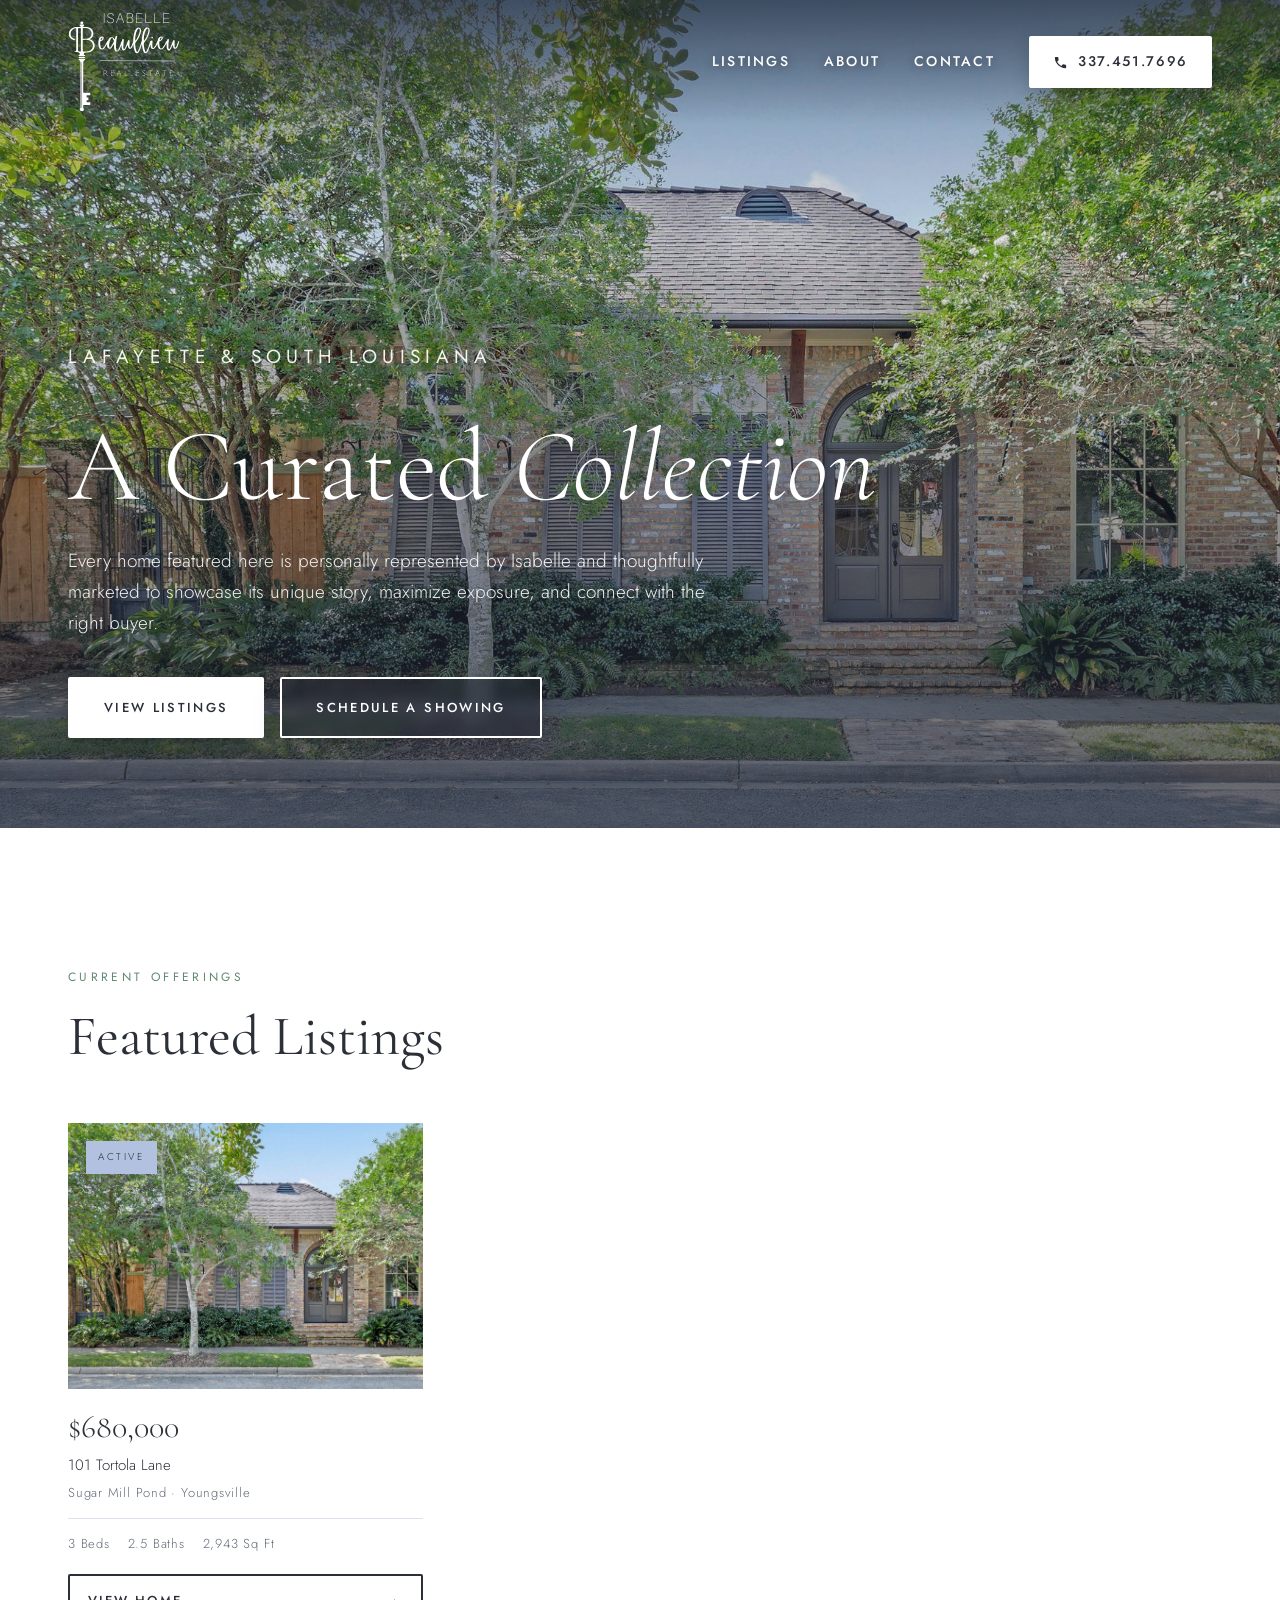
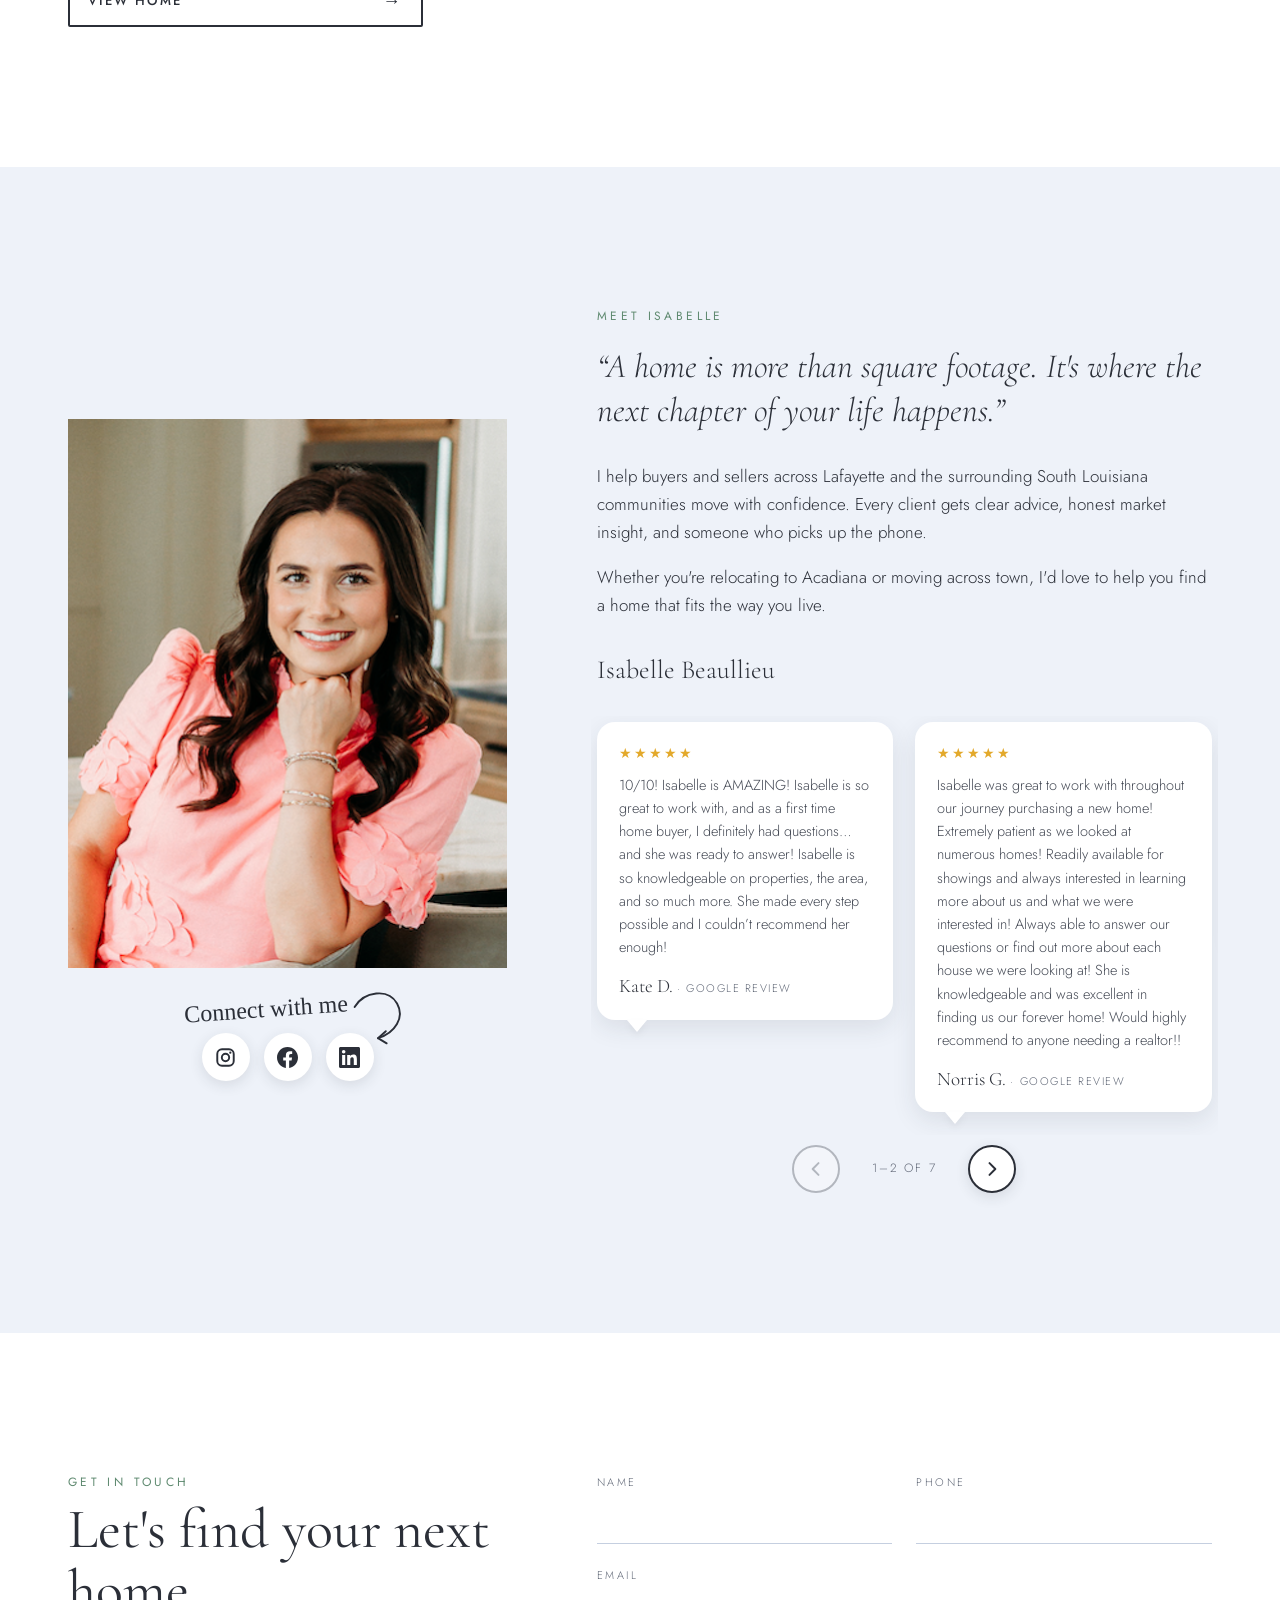
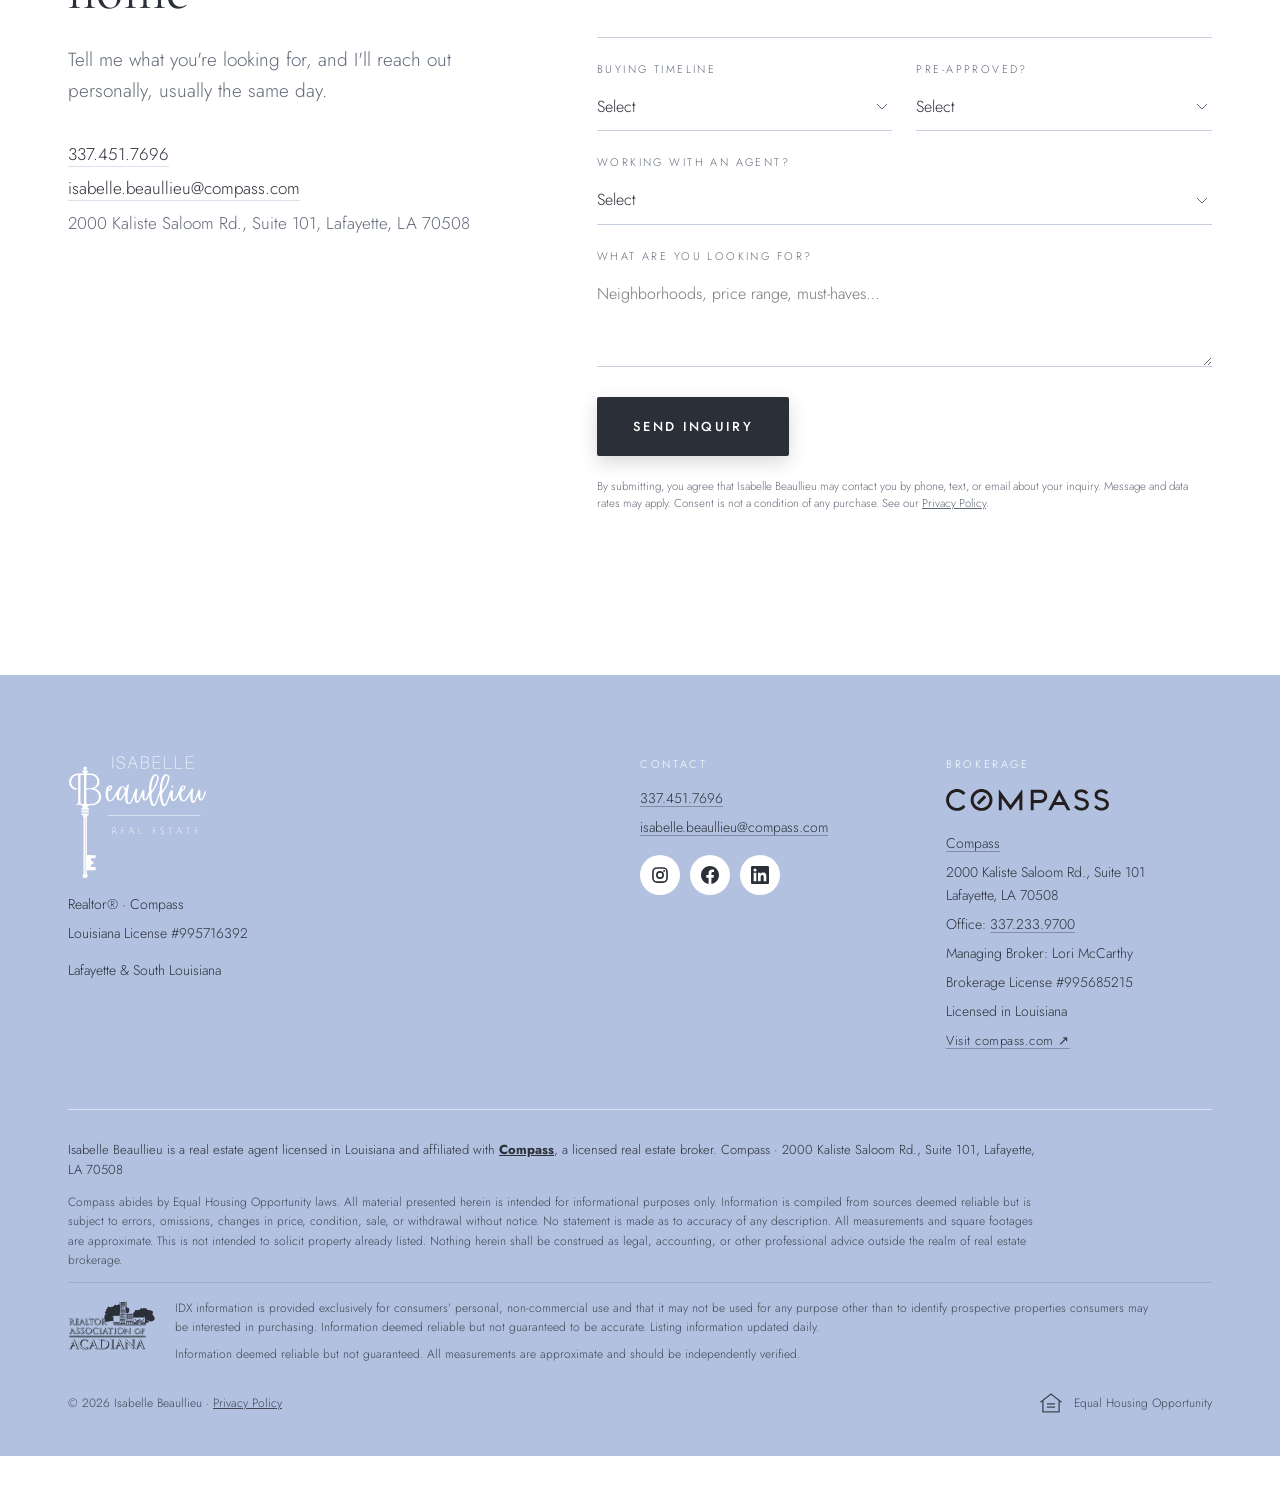
==== commit 166eec15: "Script handwriting for "Connect with me", centered, with a curling arrow Co-Authored-By: Claude Opus" ====
--- a/index.html
+++ b/index.html
@@ -14,7 +14,7 @@
   <link rel="icon" href="data:image/svg+xml,%3Csvg xmlns='http://www.w3.org/2000/svg' viewBox='0 0 64 64'%3E%3Crect width='64' height='64' fill='%23b2c1df'/%3E%3Ctext x='32' y='43' font-family='Georgia' font-size='30' fill='%23ffffff' text-anchor='middle'%3EIB%3C/text%3E%3C/svg%3E">
   <link rel="preconnect" href="https://fonts.googleapis.com">
   <link rel="preconnect" href="https://fonts.gstatic.com" crossorigin>
-  <link href="https://fonts.googleapis.com/css2?family=Cormorant+Garamond:ital,wght@0,300;0,400;0,500;1,300;1,400&family=Jost:wght@300;400&family=Caveat:wght@500;600&display=swap" rel="stylesheet">
+  <link href="https://fonts.googleapis.com/css2?family=Cormorant+Garamond:ital,wght@0,300;0,400;0,500;1,300;1,400&family=Jost:wght@300;400&family=Homemade+Apple&display=swap" rel="stylesheet">
   <link rel="stylesheet" href="assets/css/style.css">
   <link rel="stylesheet" href="assets/css/reviews.css">
   <link rel="stylesheet" href="assets/css/about.css">
@@ -97,7 +97,7 @@
       <div class="about__portrait" id="portrait">Portrait coming soon</div>
       <div class="about__connect" aria-hidden="true">
         <span>Connect with me</span>
-        <svg viewBox="0 0 70 56"><path d="M3 12 C 22 3, 46 6, 55 22 C 60 31, 60 40, 57 49"/><path d="M48 41 L57 50 L64 39"/></svg>
+        <svg viewBox="0 0 60 70"><path d="M3 24 C 14 6, 42 2, 52 20 C 61 36, 50 54, 30 60"/><path d="M39 52 L30 60 L40 66"/></svg>
       </div>
       <div class="social about__social"></div>
     </div>
--- a/assets/css/about.css
+++ b/assets/css/about.css
@@ -1,16 +1,18 @@
-/* Handwritten "Connect with me" note with an arrow to the social icons under the About photo */
-.about__connect { position: relative; height: 54px; margin-top: 16px; color: var(--ink); pointer-events: none; }
-/* Arrow tip is pinned just right of center so it lands on the icon row; the note sits to its left */
+/* Handwritten "Connect with me" note with a curling arrow to the social icons under the About photo */
+.about__connect {
+  display: flex; justify-content: center; align-items: flex-start;
+  margin-top: 20px; padding-left: 12px; color: var(--ink); pointer-events: none;
+}
+.about__connect span {
+  font-family: "Homemade Apple", "Bradley Hand", "Segoe Script", cursive;
+  font-size: 24px; line-height: 1.6; white-space: nowrap;
+  transform: rotate(-4deg); margin-top: 2px;
+}
 .about__connect svg {
-  position: absolute; top: 4px; left: calc(50% - 23px);
-  width: 58px; height: 46px;
+  flex: none; width: 52px; height: 61px; margin: -2px 0 0 4px;
   fill: none; stroke: currentColor; stroke-width: 2.2; stroke-linecap: round; stroke-linejoin: round;
 }
-.about__connect span {
-  position: absolute; top: 0; right: calc(50% + 21px);
-  font-family: "Caveat", "Bradley Hand", "Segoe Print", cursive;
-  font-weight: 600; font-size: 30px; line-height: 1;
-  transform: rotate(-5deg); transform-origin: right center; white-space: nowrap;
+.about__connect + .social.about__social { margin-top: -14px; }
+@media (max-width: 420px) {
+  .about__connect span { font-size: 20px; }
 }
-.about__connect + .social.about__social { margin-top: 2px; }
-@media (max-width: 420px) { .about__connect span { font-size: 25px; } }
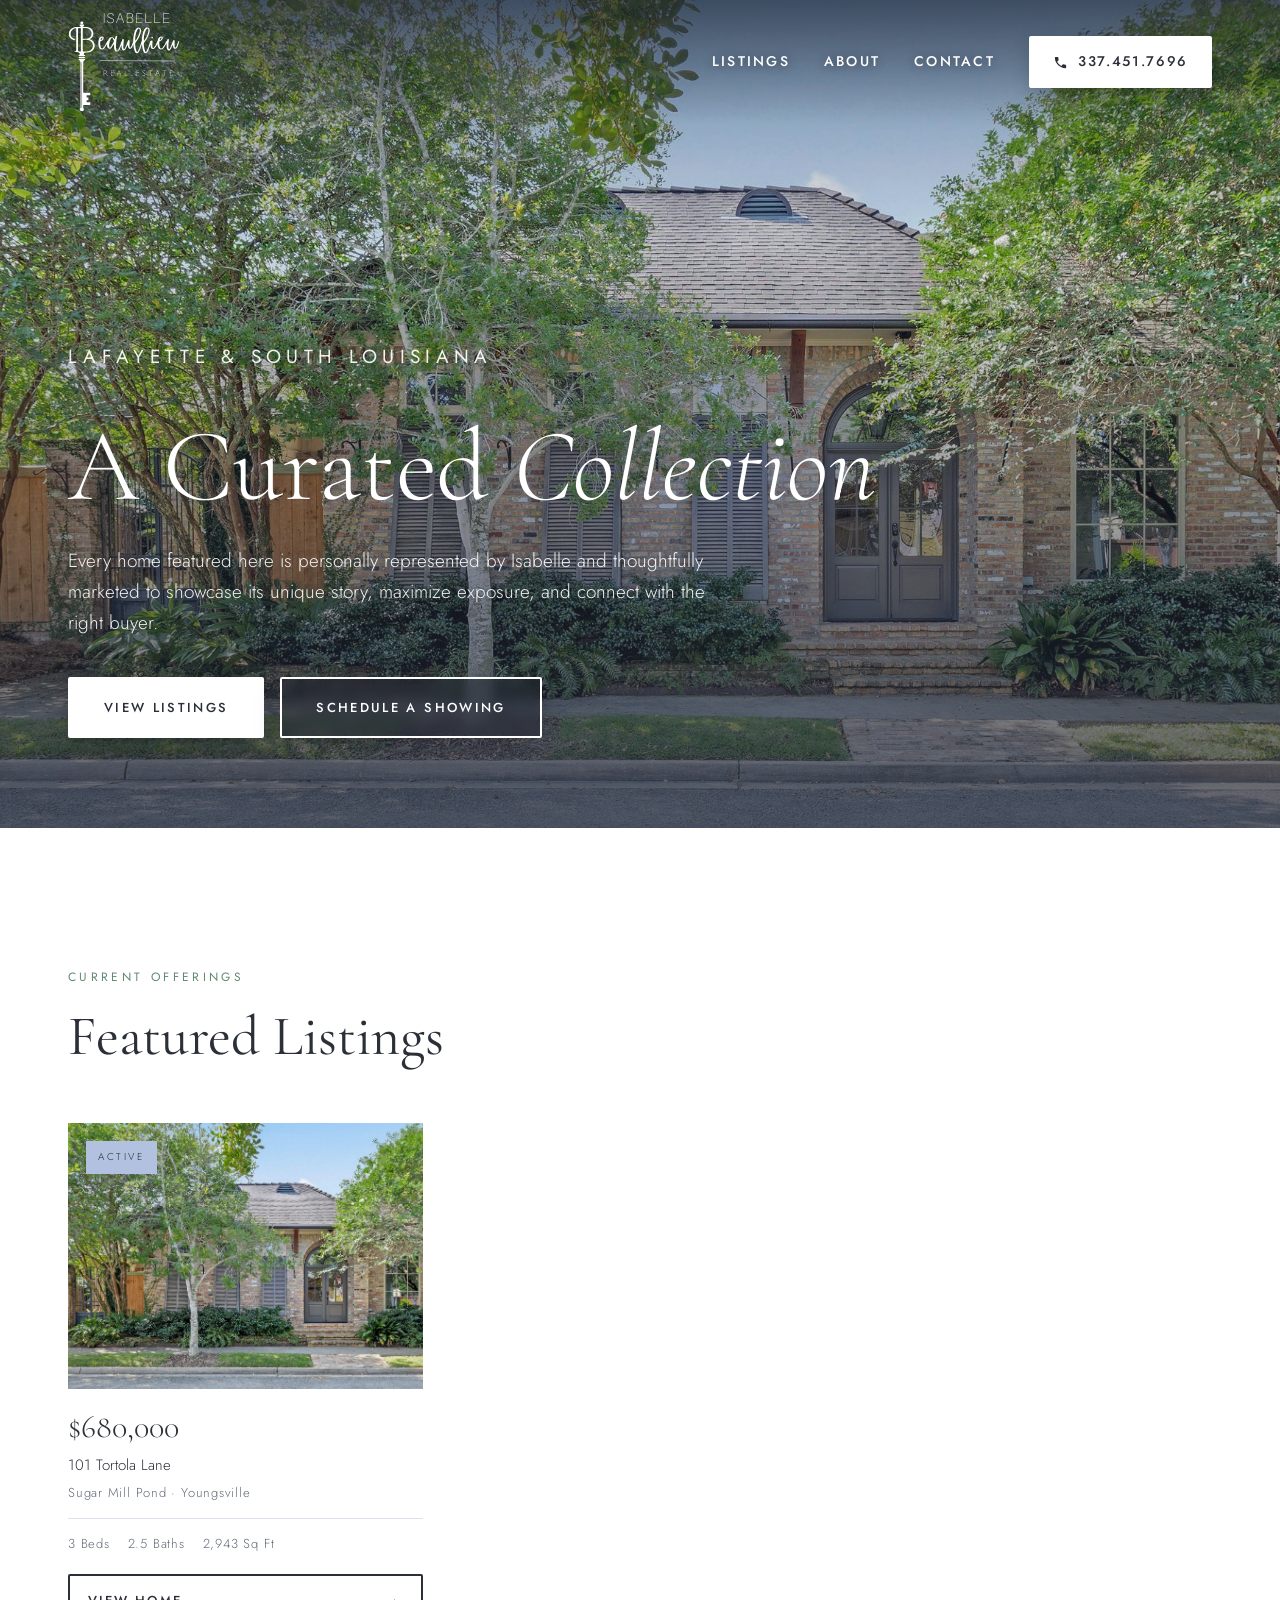
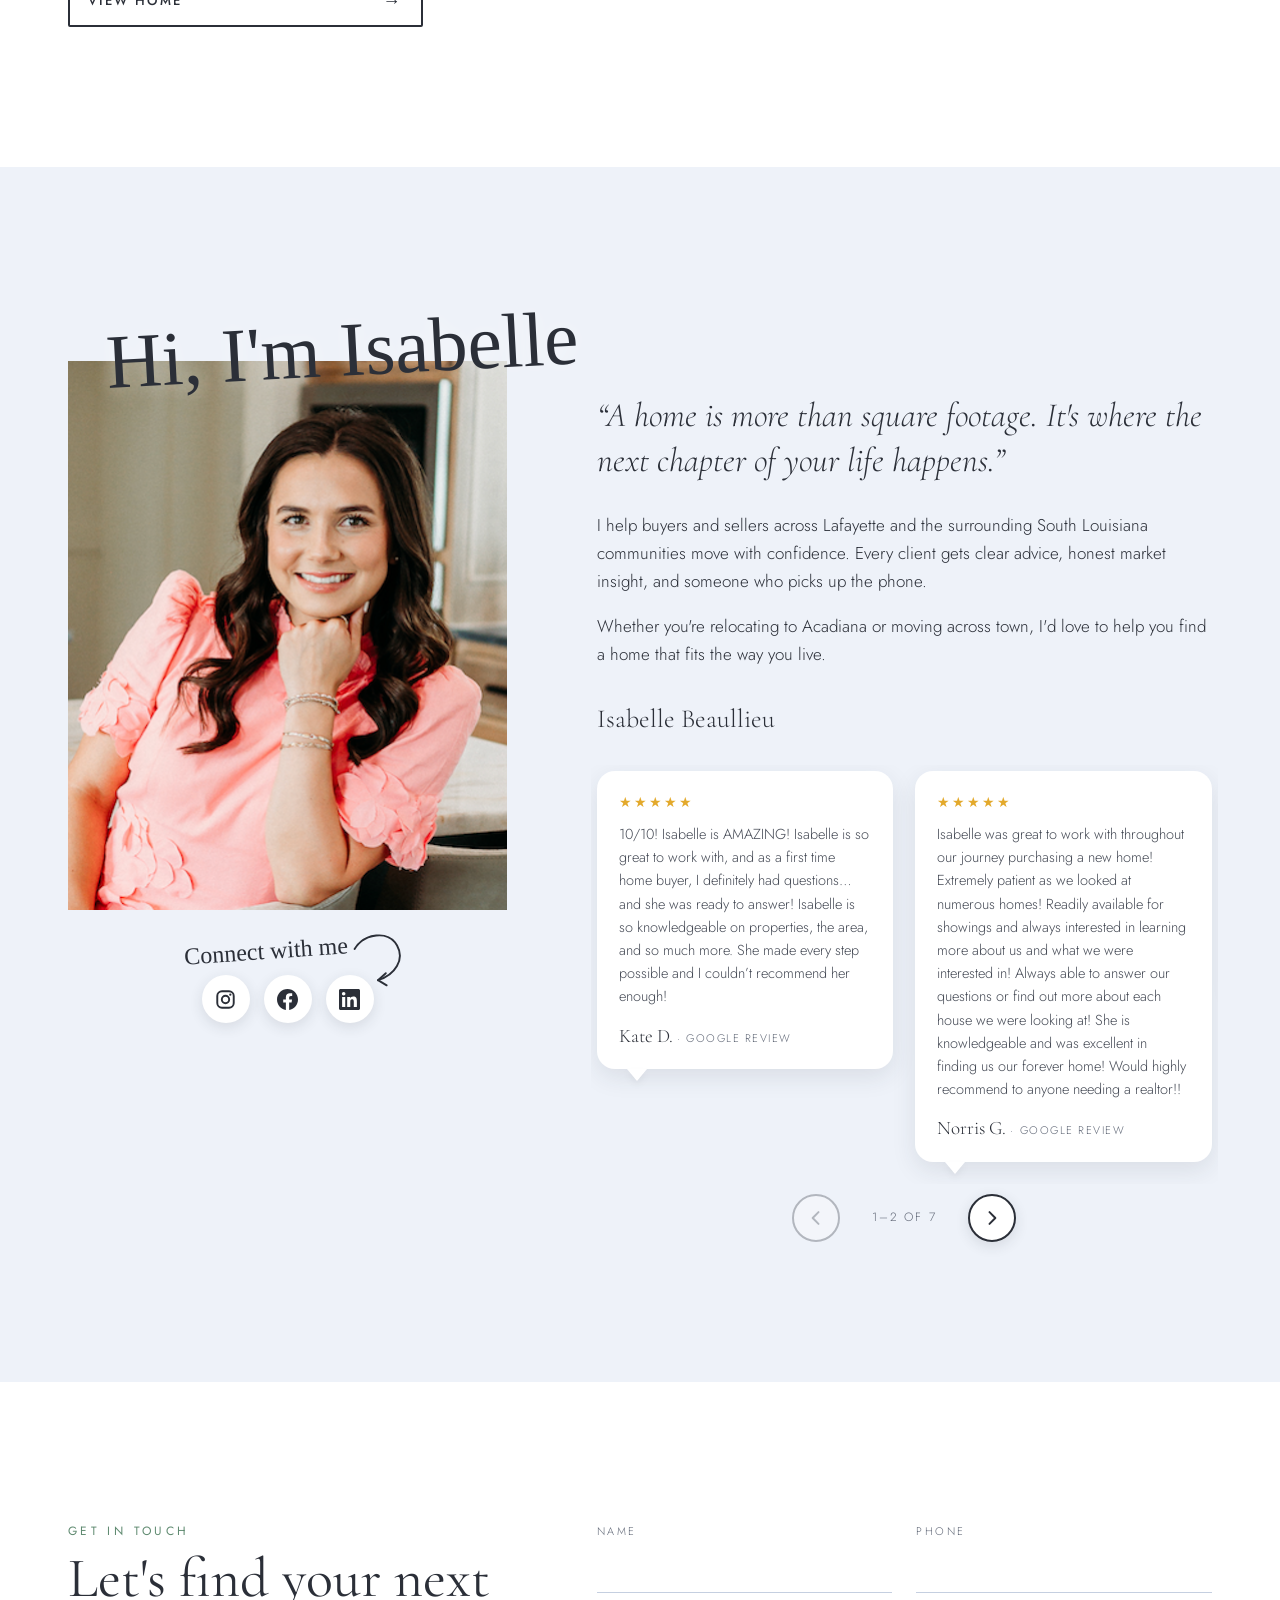
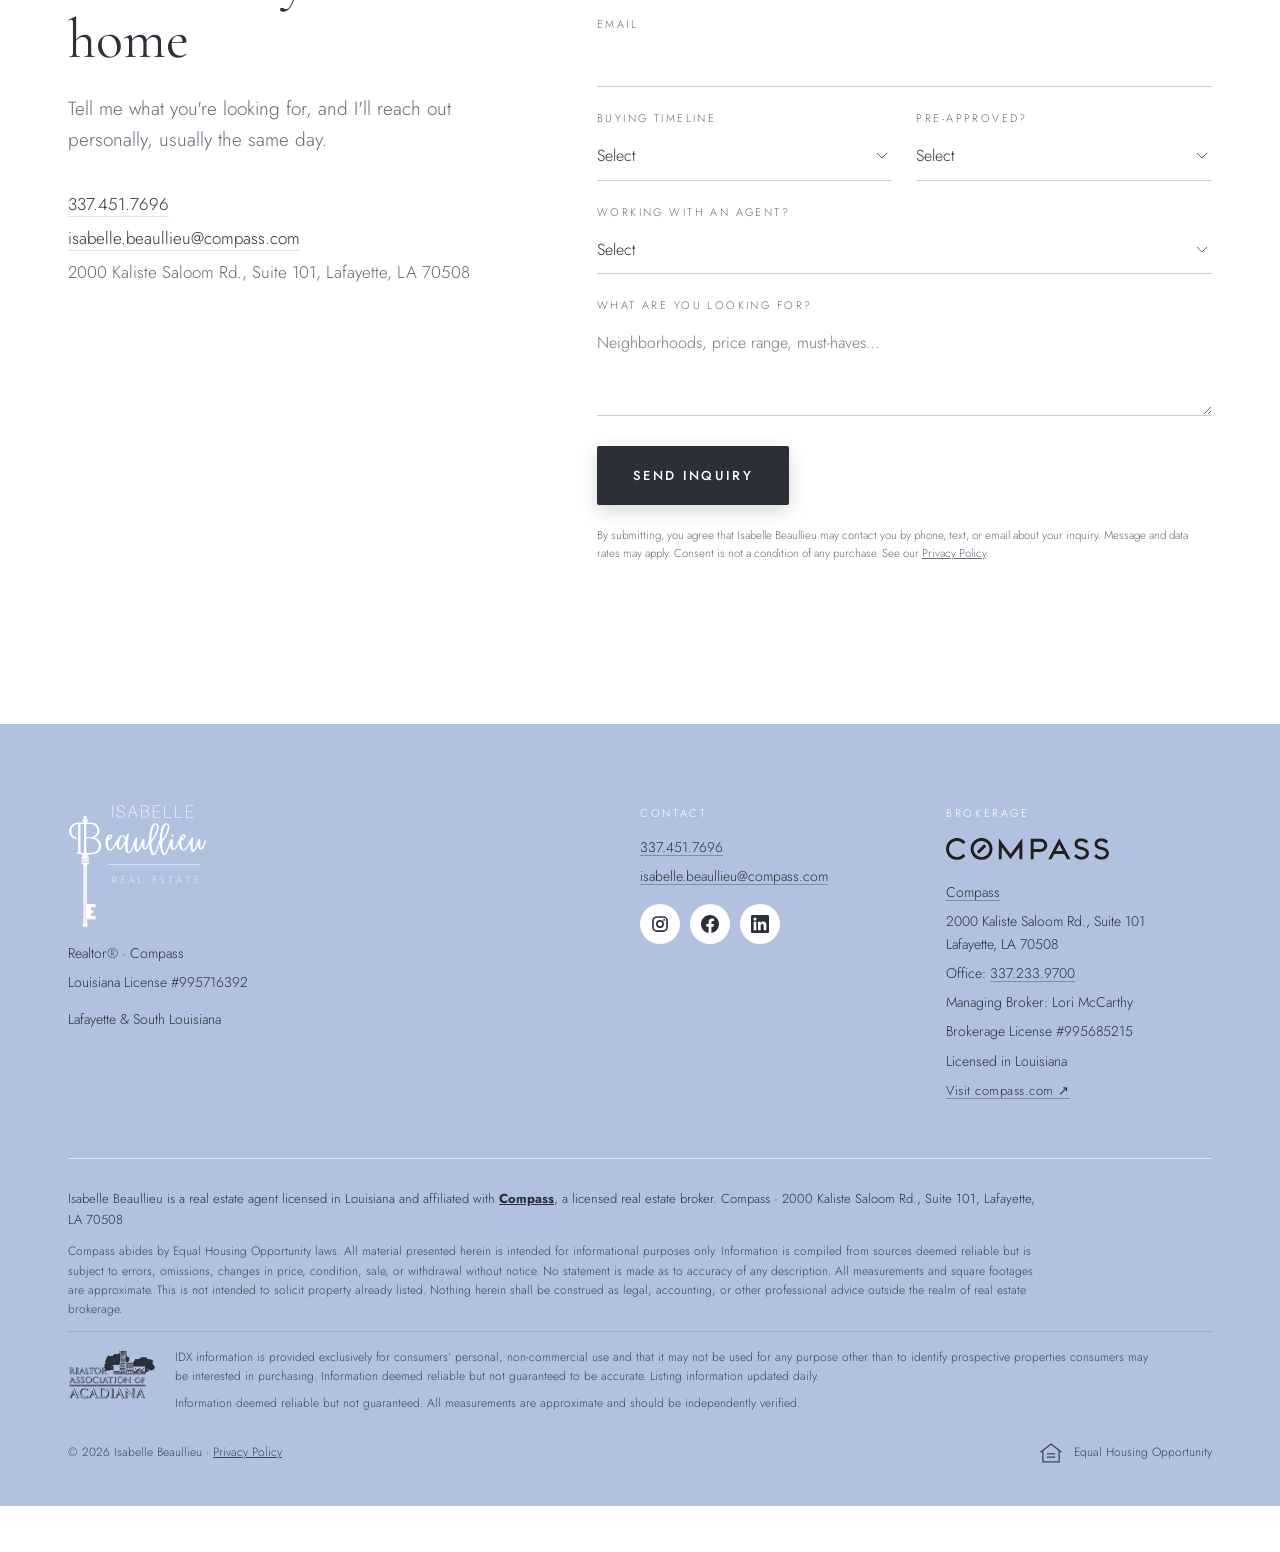
==== commit 04216804: "Replace "Meet Isabelle" with a script "Hi, I'm Isabelle" title across the top of the photo Co-Author" ====
--- a/index.html
+++ b/index.html
@@ -93,6 +93,7 @@
 
 <section class="section section--ivory" id="about">
   <div class="wrap about">
+    <h2 class="about__hello">Hi, I'm Isabelle</h2>
     <div class="about__media reveal">
       <div class="about__portrait" id="portrait">Portrait coming soon</div>
       <div class="about__connect" aria-hidden="true">
@@ -102,7 +103,6 @@
       <div class="social about__social"></div>
     </div>
     <div class="reveal">
-      <p class="eyebrow">Meet Isabelle</p>
       <blockquote>“A home is more than square footage. It's where the next chapter of your life happens.”</blockquote>
       <p>I help buyers and sellers across Lafayette and the surrounding South Louisiana communities move with confidence. Every client gets clear advice, honest market insight, and someone who picks up the phone.</p>
       <p>Whether you're relocating to Acadiana or moving across town, I'd love to help you find a home that fits the way you live.</p>
--- a/assets/css/about.css
+++ b/assets/css/about.css
@@ -16,3 +16,20 @@
 @media (max-width: 420px) {
   .about__connect span { font-size: 20px; }
 }
+
+/* "Hi, I'm Isabelle" script title across the top of the photo and into the text */
+.about__hello {
+  grid-column: 1 / -1; position: relative; z-index: 2;
+  margin: 0 0 calc(-1 * clamp(40px, 7vw, 110px) - .55em);
+  font-family: "Homemade Apple", "Bradley Hand", "Segoe Script", cursive;
+  font-weight: 400; font-size: clamp(34px, 6vw, 78px); line-height: 1.5;
+  color: var(--ink); letter-spacing: 0;
+  transform: rotate(-3deg); transform-origin: left center;
+  padding-left: clamp(6px, 3vw, 40px);
+  text-shadow: 0 0 18px rgba(255,255,255,.55);
+}
+@media (min-width: 821px) {
+  .about { align-items: start; row-gap: 0; }
+  .about__hello { margin-bottom: -.8em; }
+  .about > .reveal:last-child { padding-top: clamp(20px, 2.6vw, 40px); }
+}
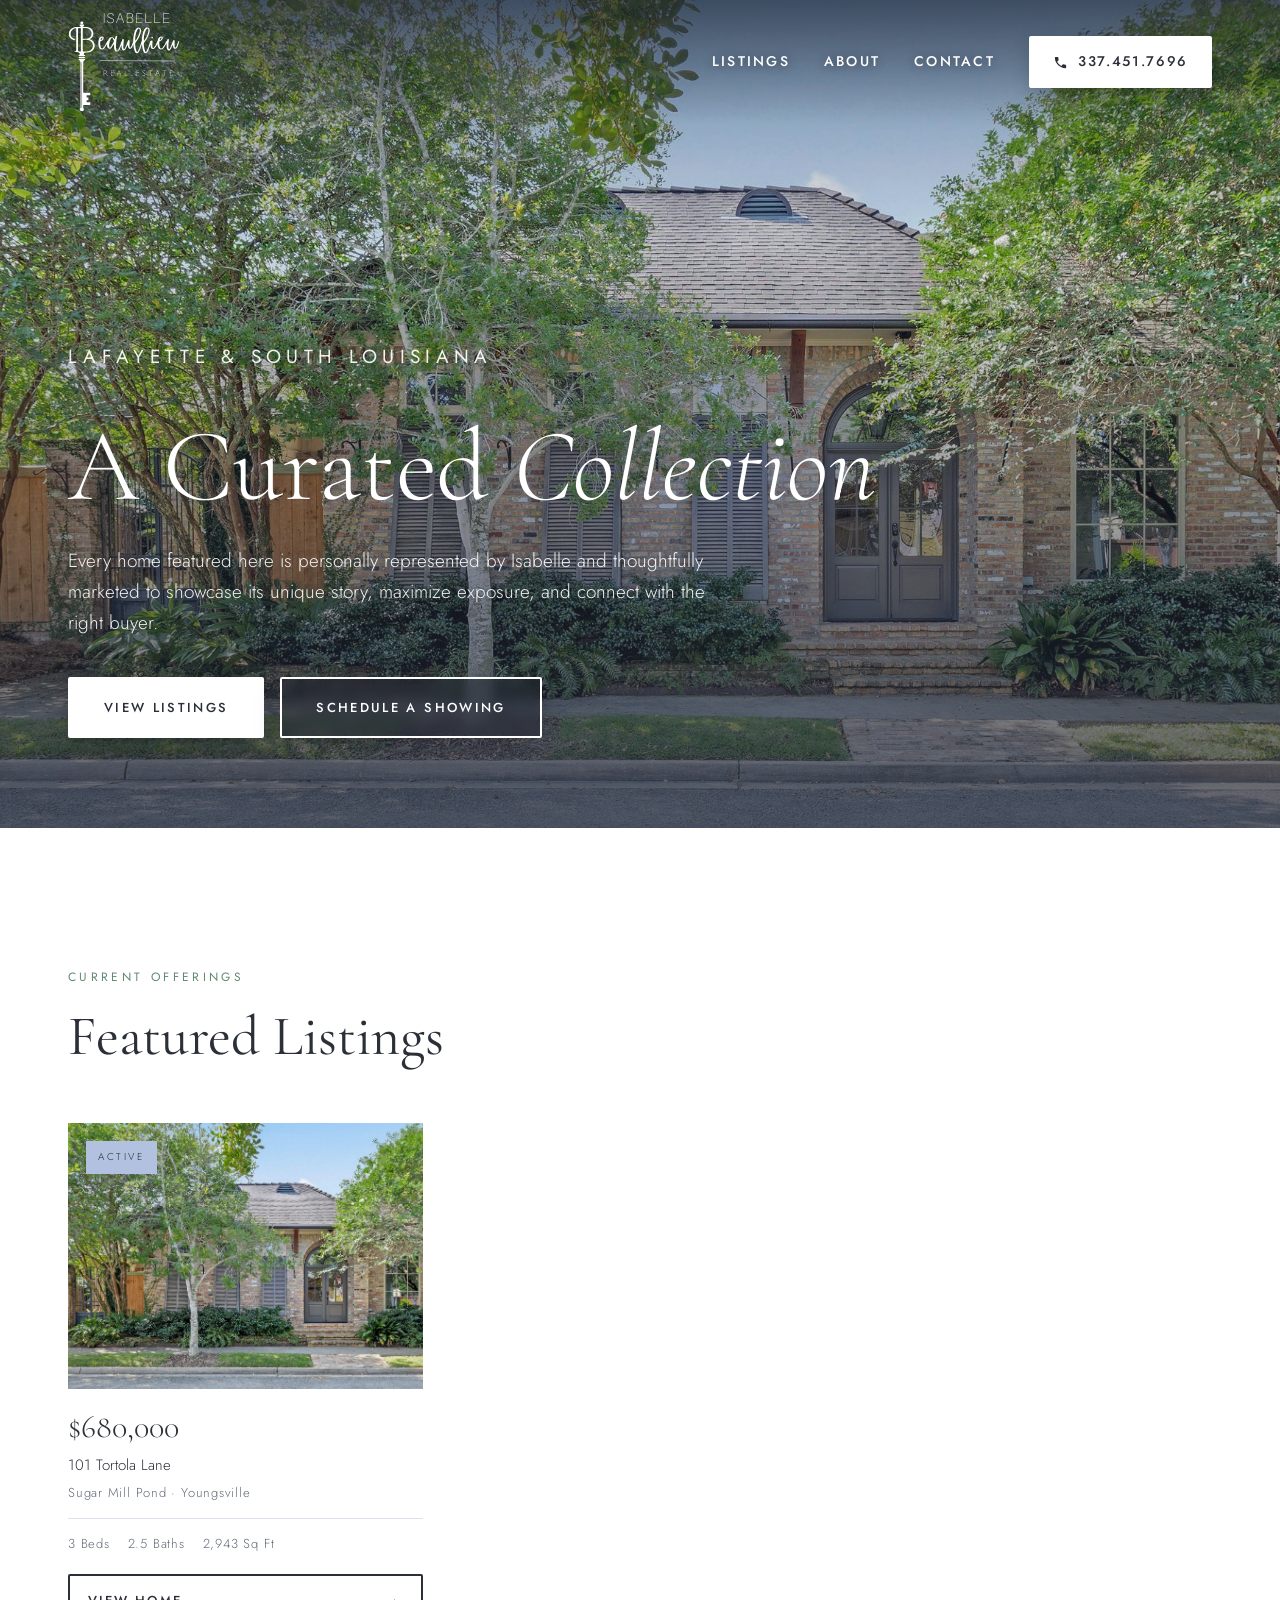
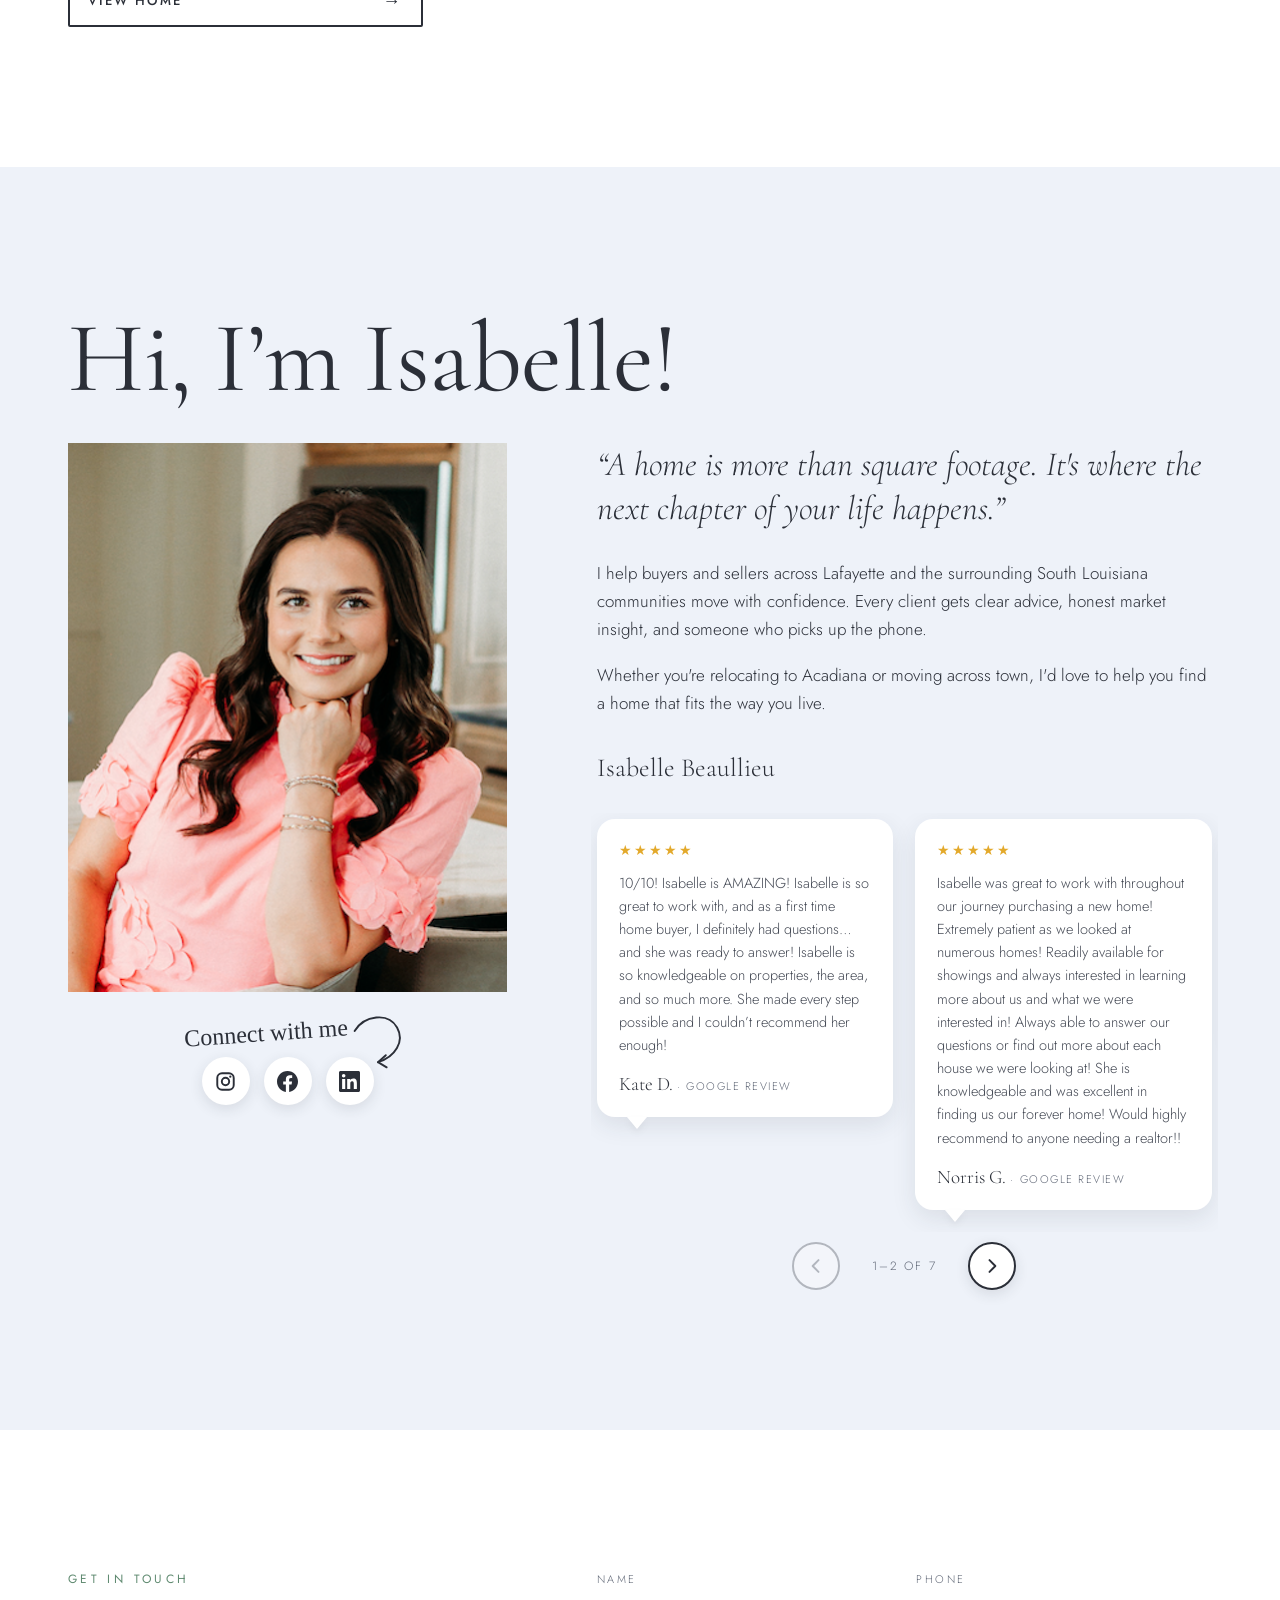
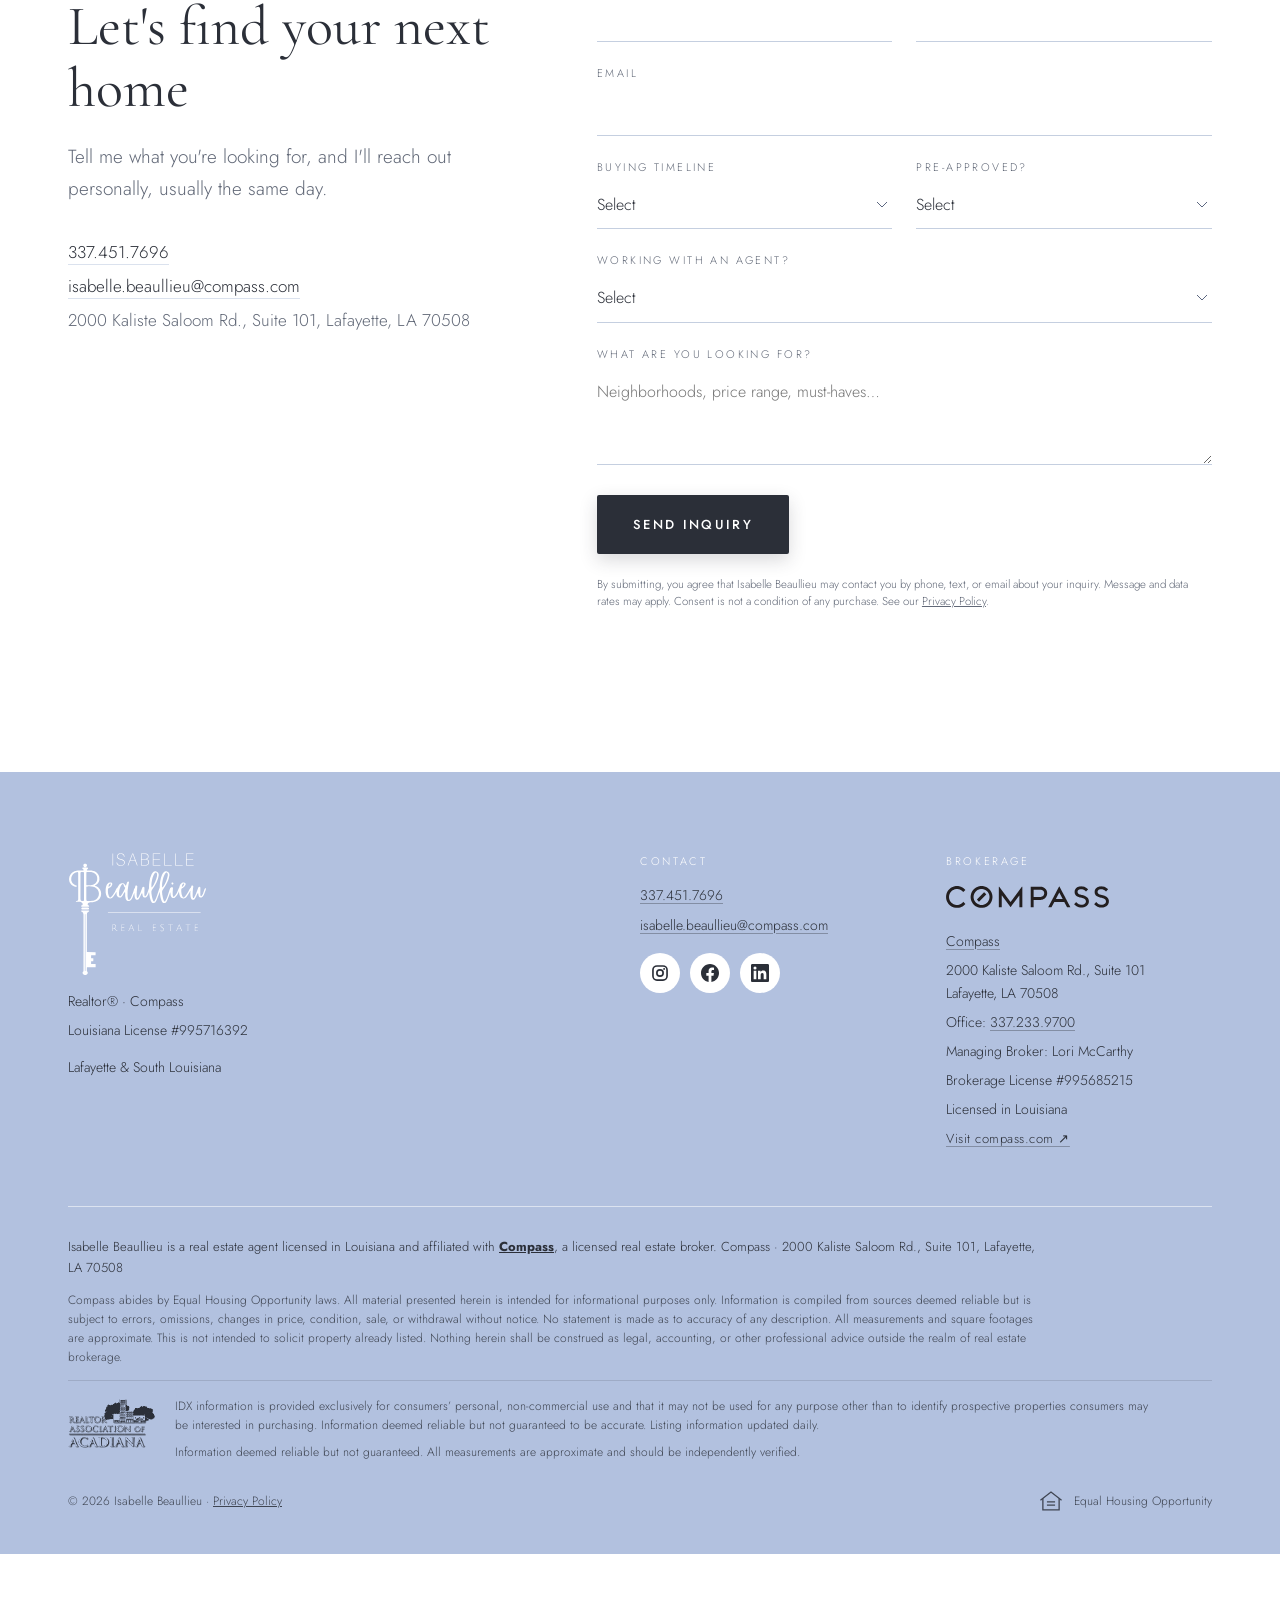
==== commit 4558394f: "Use the serif heading font for "Hi, I'm Isabelle!", straight and above the photo Co-Authored-By: Cla" ====
--- a/index.html
+++ b/index.html
@@ -93,7 +93,7 @@
 
 <section class="section section--ivory" id="about">
   <div class="wrap about">
-    <h2 class="about__hello">Hi, I'm Isabelle</h2>
+    <h2 class="about__hello">Hi, I’m Isabelle!</h2>
     <div class="about__media reveal">
       <div class="about__portrait" id="portrait">Portrait coming soon</div>
       <div class="about__connect" aria-hidden="true">
--- a/assets/css/about.css
+++ b/assets/css/about.css
@@ -17,19 +17,17 @@
   .about__connect span { font-size: 20px; }
 }
 
-/* "Hi, I'm Isabelle" script title across the top of the photo and into the text */
+/* "Hi, I'm Isabelle!" title above the photo and text */
 .about__hello {
-  grid-column: 1 / -1; position: relative; z-index: 2;
-  margin: 0 0 calc(-1 * clamp(40px, 7vw, 110px) - .55em);
-  font-family: "Homemade Apple", "Bradley Hand", "Segoe Script", cursive;
-  font-weight: 400; font-size: clamp(34px, 6vw, 78px); line-height: 1.5;
-  color: var(--ink); letter-spacing: 0;
-  transform: rotate(-3deg); transform-origin: left center;
-  padding-left: clamp(6px, 3vw, 40px);
-  text-shadow: 0 0 18px rgba(255,255,255,.55);
+  grid-column: 1 / -1; margin: 0;
+  font-family: var(--serif); font-weight: 400;
+  font-size: clamp(46px, 7.8vw, 112px); line-height: 1.05; letter-spacing: -.005em;
+  color: var(--ink);
 }
 @media (min-width: 821px) {
-  .about { align-items: start; row-gap: 0; }
-  .about__hello { margin-bottom: -.8em; }
-  .about > .reveal:last-child { padding-top: clamp(20px, 2.6vw, 40px); }
+  .about { align-items: start; row-gap: clamp(22px, 2.4vw, 36px); }
 }
+@media (max-width: 820px) {
+  .about { row-gap: 22px; }
+  .about > .about__media { margin-bottom: clamp(18px, 5vw, 40px); }
+}
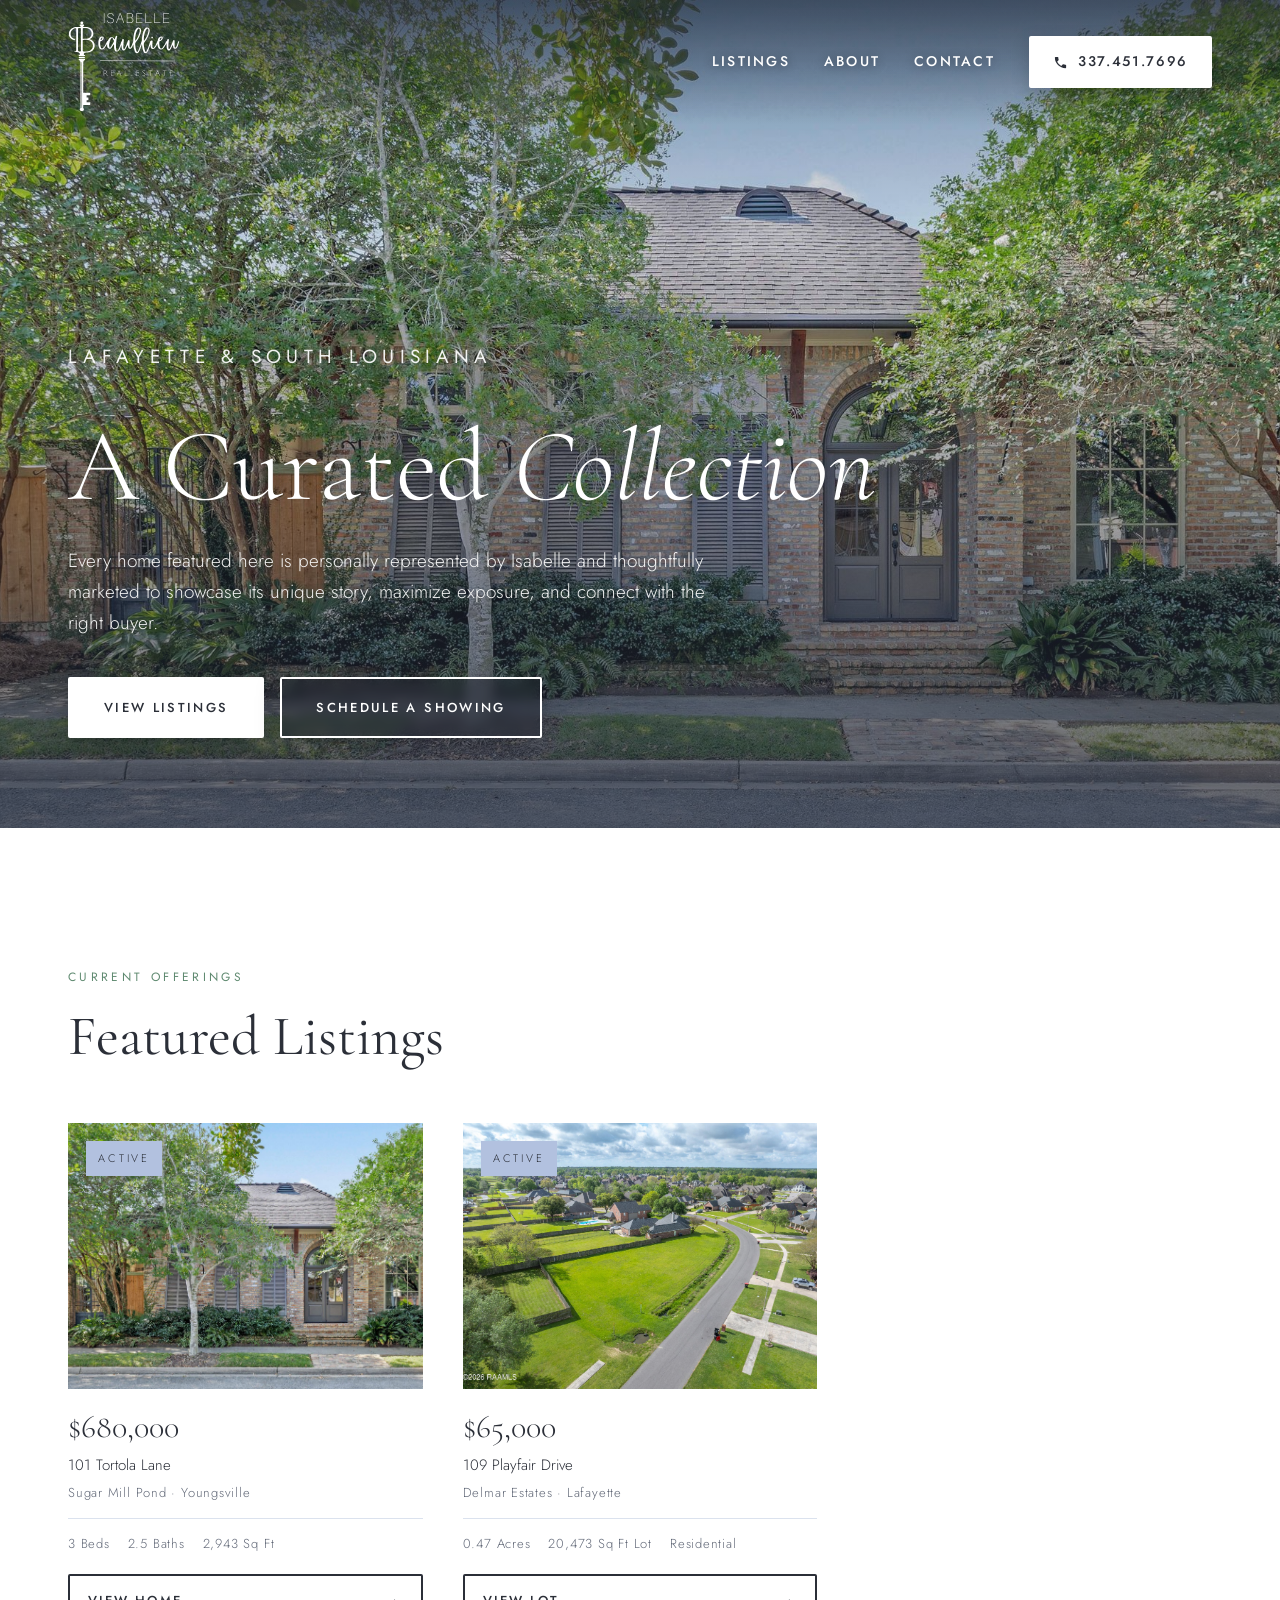
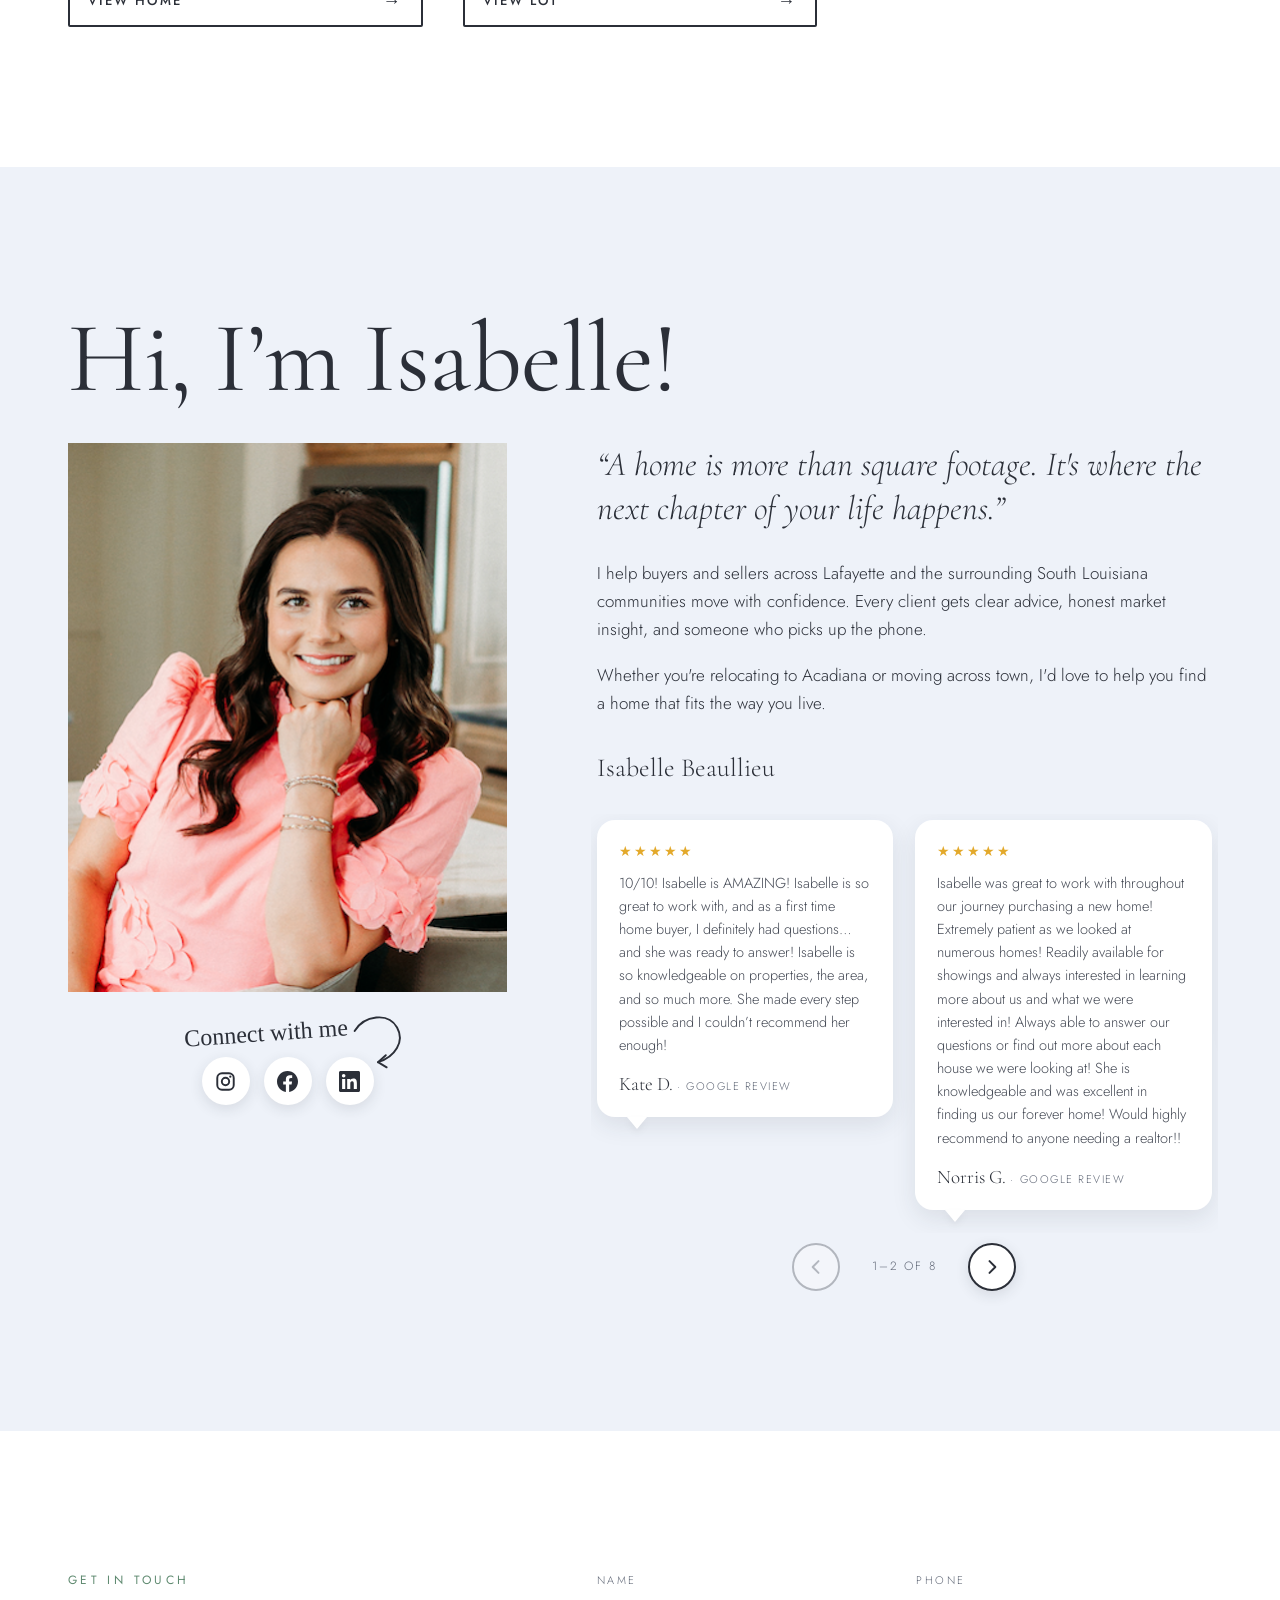
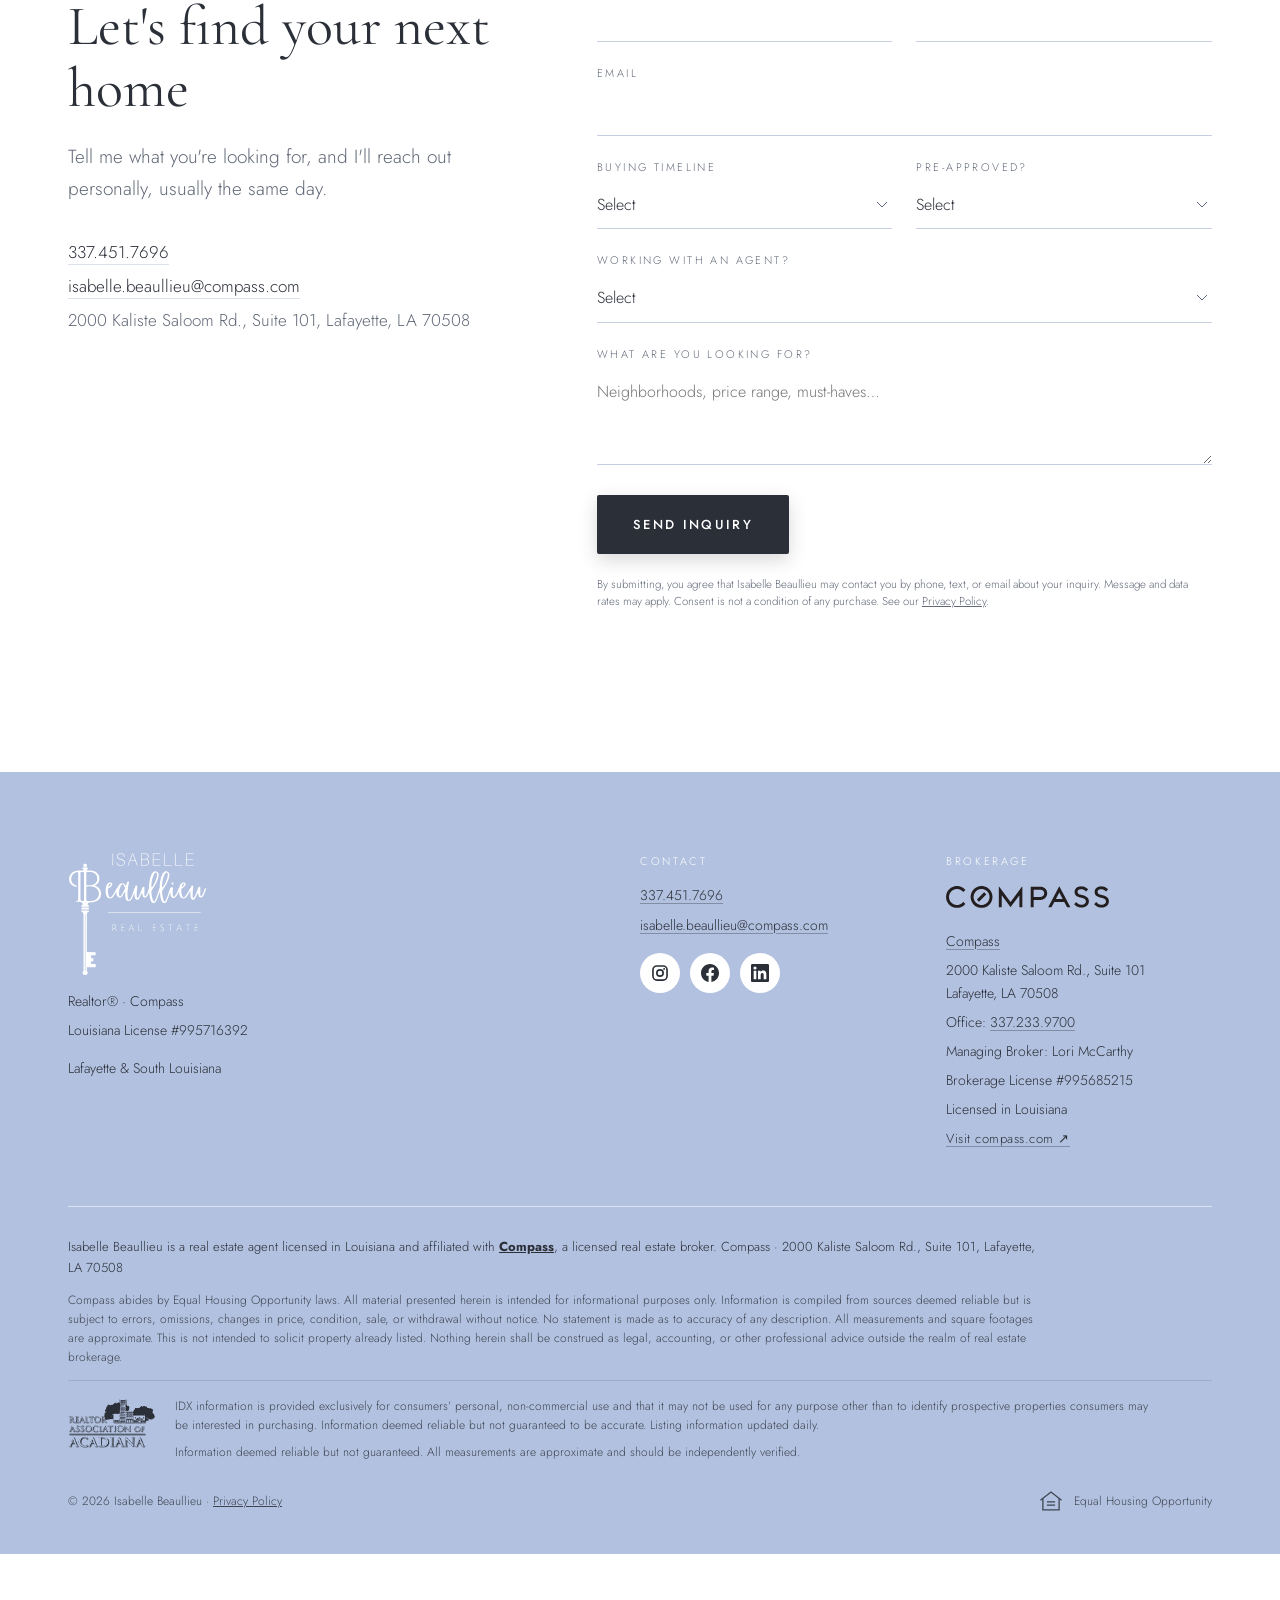
==== commit 8bfc21c5: "Add Troy G. review to the end of the review carousel Co-Authored-By: Claude Opus 5.5 <noreply@anthro" ====
--- a/index.html
+++ b/index.html
@@ -144,6 +144,11 @@
             <blockquote>Isabelle was the best! She was so patient with us and took care of all the details. She was great with answering questions and communicating. She really tries to understand your needs so she can send you the right properties to consider. I have closed with her on two homes so far.</blockquote>
             <figcaption>Amy D. <span>· Google review</span></figcaption>
           </figure>
+          <figure class="review">
+            <div class="review__stars" role="img" aria-label="5 out of 5 stars">★★★★★</div>
+            <blockquote>Isabelle was very helpful and thorough. Always responded quickly. Would highly recommend her.</blockquote>
+            <figcaption>Troy G. <span>· Google review</span></figcaption>
+          </figure>
         </div>
         <div class="reviews__nav">
           <button class="reviews__btn reviews__prev" type="button" aria-label="Previous reviews"><svg viewBox="0 0 24 24" aria-hidden="true"><path d="M15 5l-7 7 7 7"/></svg></button>
--- a/assets/css/style.css
+++ b/assets/css/style.css
@@ -98,7 +98,7 @@
 .brand__name { font-family: var(--serif); font-size: 26px; letter-spacing: .04em; display: block; }
 .brand__sub { font-size: 10px; letter-spacing: .32em; text-transform: uppercase; opacity: .8; }
 .nav { display: flex; gap: 34px; align-items: center; }
-.nav a { position: relative; text-decoration: none; font-size: 14px; font-weight: 500; letter-spacing: .16em; text-transform: uppercase; padding: 8px 0; }
+.nav a { position: relative; text-decoration: none; font-size: 14px; font-weight: 500; letter-spacing: .16em; text-transform: uppercase; padding: 12px 0; }
 .site-header:not(.site-header--solid):not(.is-scrolled) .nav a:not(.nav__phone) { text-shadow: 0 1px 10px rgba(0,0,0,.45); }
 .nav a:not(.nav__phone)::after { content: ""; position: absolute; left: 0; right: 0; bottom: 2px; height: 2px; background: currentColor; transform: scaleX(0); transform-origin: left; transition: transform .25s; }
 .nav a:not(.nav__phone):hover::after, .nav a:not(.nav__phone):focus-visible::after { transform: scaleX(1); }
@@ -107,7 +107,7 @@
 .nav .nav__phone:hover { background: var(--ink); border-color: var(--ink); color: #fff; }
 
 /* Mobile menu */
-.nav-toggle { display: none; align-items: center; gap: 10px; background: #fff; color: var(--ink); border: 0; border-radius: 2px; padding: 12px 16px; font: 500 13px/1 var(--sans); letter-spacing: .16em; text-transform: uppercase; cursor: pointer; box-shadow: 0 6px 18px rgba(0,0,0,.18); }
+.nav-toggle { display: none; align-items: center; gap: 10px; background: #fff; color: var(--ink); border: 0; border-radius: 2px; padding: 12px 16px; min-height: 44px; font: 500 13px/1 var(--sans); letter-spacing: .16em; text-transform: uppercase; cursor: pointer; box-shadow: 0 6px 18px rgba(0,0,0,.18); }
 .nav-toggle__bars, .nav-toggle__bars::before, .nav-toggle__bars::after { display: block; width: 18px; height: 2px; background: currentColor; transition: transform .25s, opacity .25s; }
 .nav-toggle__bars { position: relative; }
 .nav-toggle__bars::before, .nav-toggle__bars::after { content: ""; position: absolute; left: 0; }
@@ -146,13 +146,24 @@
   background: linear-gradient(180deg, rgba(88,104,146,.3) 0%, rgba(88,104,146,0) 40%, rgba(88,104,146,.5) 100%);
 }
 .hero--photo::before { background: linear-gradient(180deg, rgba(38,44,60,.45) 0%, rgba(38,44,60,.1) 30%, rgba(38,44,60,.35) 55%, rgba(38,44,60,.72) 100%); }
-.hero .wrap { position: relative; width: 100%; padding-bottom: clamp(56px, 10vh, 110px); }
+.hero .wrap { position: relative; width: 100%; padding-top: 150px; padding-bottom: clamp(56px, 10vh, 110px); }
+@media (max-width: 760px) { .hero .wrap { padding-top: 112px; } }
 .hero .eyebrow { color: #fff; }
 .hero h1, .hero p, .hero .eyebrow { text-shadow: 0 1px 18px rgba(60,72,104,.35); }
 .hero h1 { font-size: clamp(46px, 8vw, 104px); max-width: 900px; font-weight: 300; }
 .hero h1 em { font-style: italic; }
 .hero p { font-size: 19px; max-width: 540px; opacity: .92; margin: 22px 0 38px; }
 .hero__actions { display: flex; gap: 16px; flex-wrap: wrap; }
+/* Phones turned sideways and other short screens: slimmer header, smaller hero text */
+@media (max-height: 520px) and (orientation: landscape) {
+  .site-header .wrap, .site-header.is-scrolled .wrap { height: 76px; }
+  .logo, .site-header.is-scrolled .logo { --h: 56px; }
+  section[id] { scroll-margin-top: 76px; }
+  .hero { min-height: 0; }
+  .hero .wrap { padding-top: 104px; padding-bottom: 40px; }
+  .hero h1 { font-size: clamp(36px, 6vw, 58px); }
+  .hero p { font-size: 17px; margin: 14px 0 24px; }
+}
 
 /* ---------- Sections ---------- */
 .section { padding: clamp(72px, 11vw, 140px) 0; }
@@ -178,7 +189,7 @@
 .badge {
   position: absolute; top: 18px; left: 18px;
   background: rgba(252,251,248,.94); color: var(--ink);
-  font-size: 10px; letter-spacing: .26em; text-transform: uppercase;
+  font-size: 11px; letter-spacing: .26em; text-transform: uppercase;
   padding: 8px 12px;
 }
 .badge--pending { background: var(--ink); color: #fff; }
@@ -285,6 +296,7 @@
 .inquiry h3 { font-size: 30px; margin-bottom: 8px; }
 .inquiry .form { grid-template-columns: 1fr; gap: 18px; margin-top: 24px; }
 .inquiry__agent { margin-top: 26px; padding-top: 22px; border-top: 1px solid var(--line); font-size: 14px; }
+.inquiry__agent a { display: inline-block; padding: 10px 0; }
 .inquiry__agent strong { font-family: var(--serif); font-size: 21px; font-weight: 400; display: block; }
 @media (max-width: 960px) { .detail { grid-template-columns: 1fr; } .inquiry { position: static; } }
 
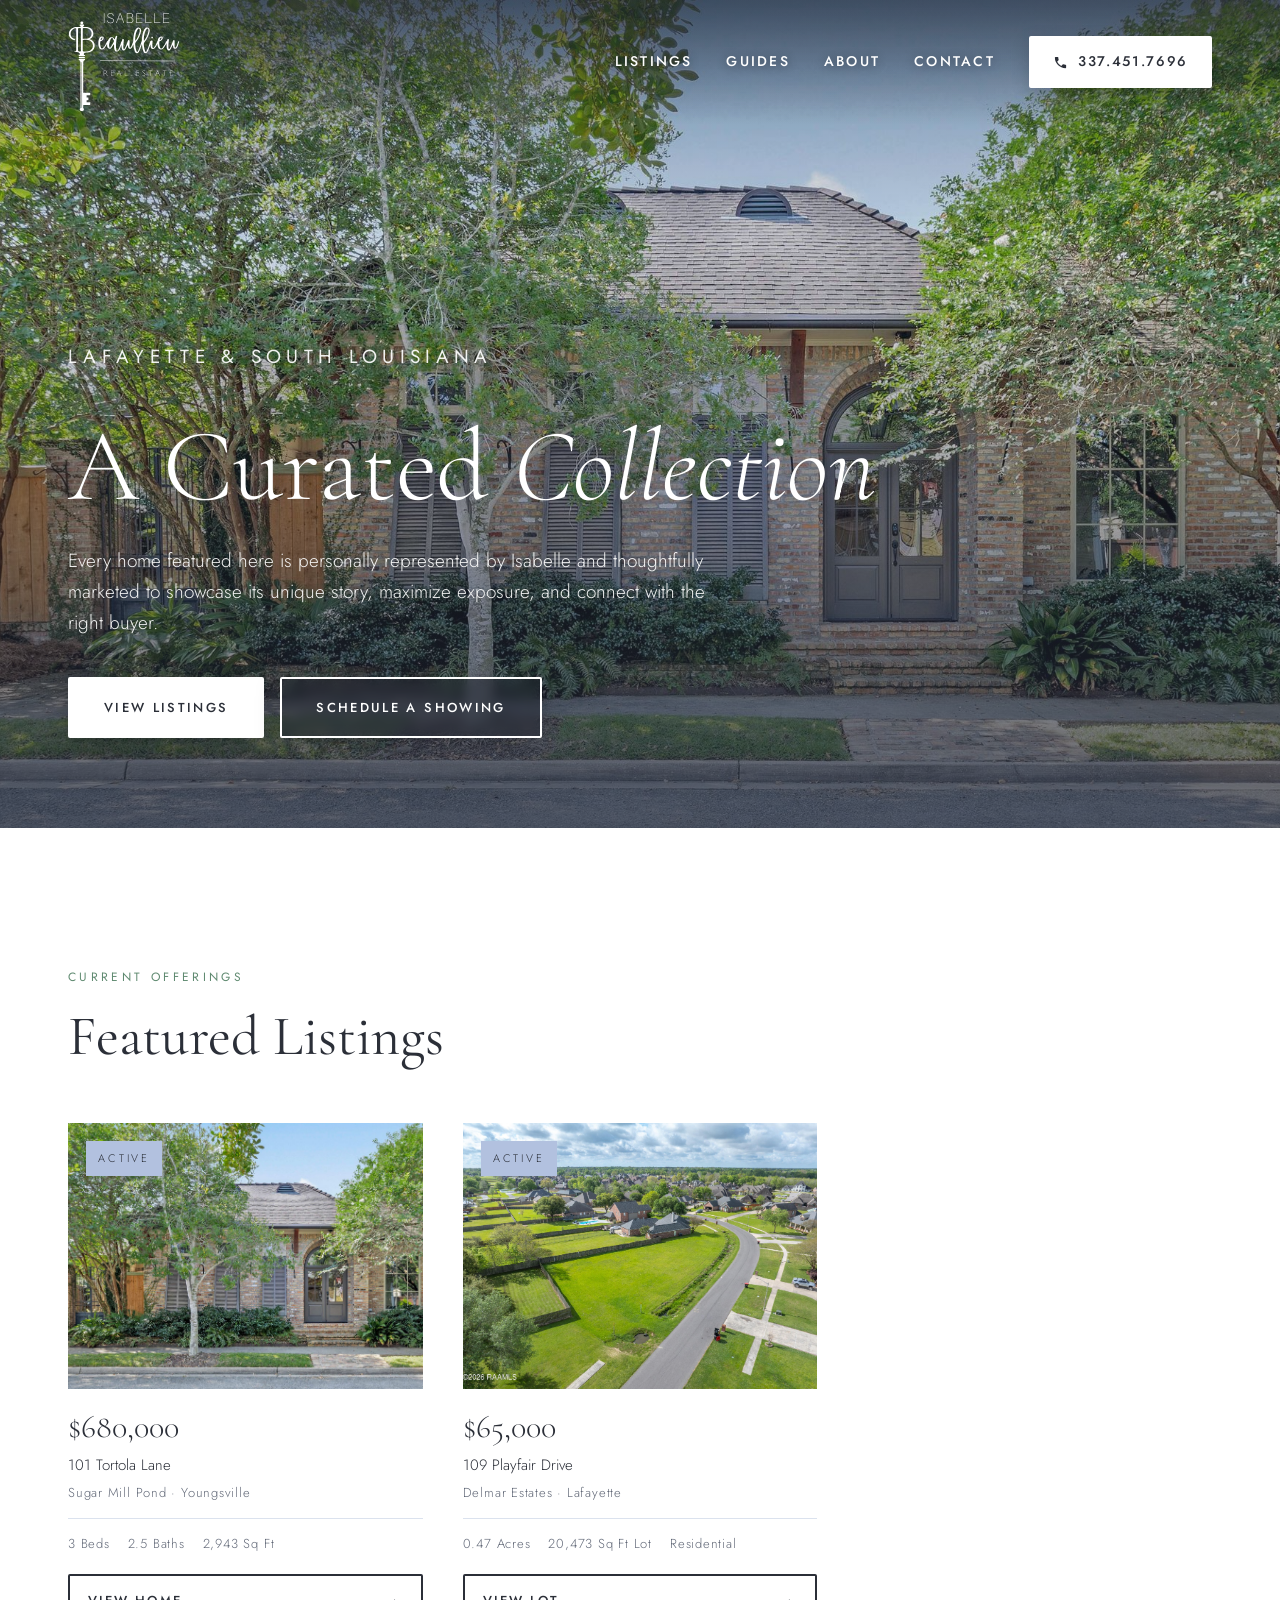
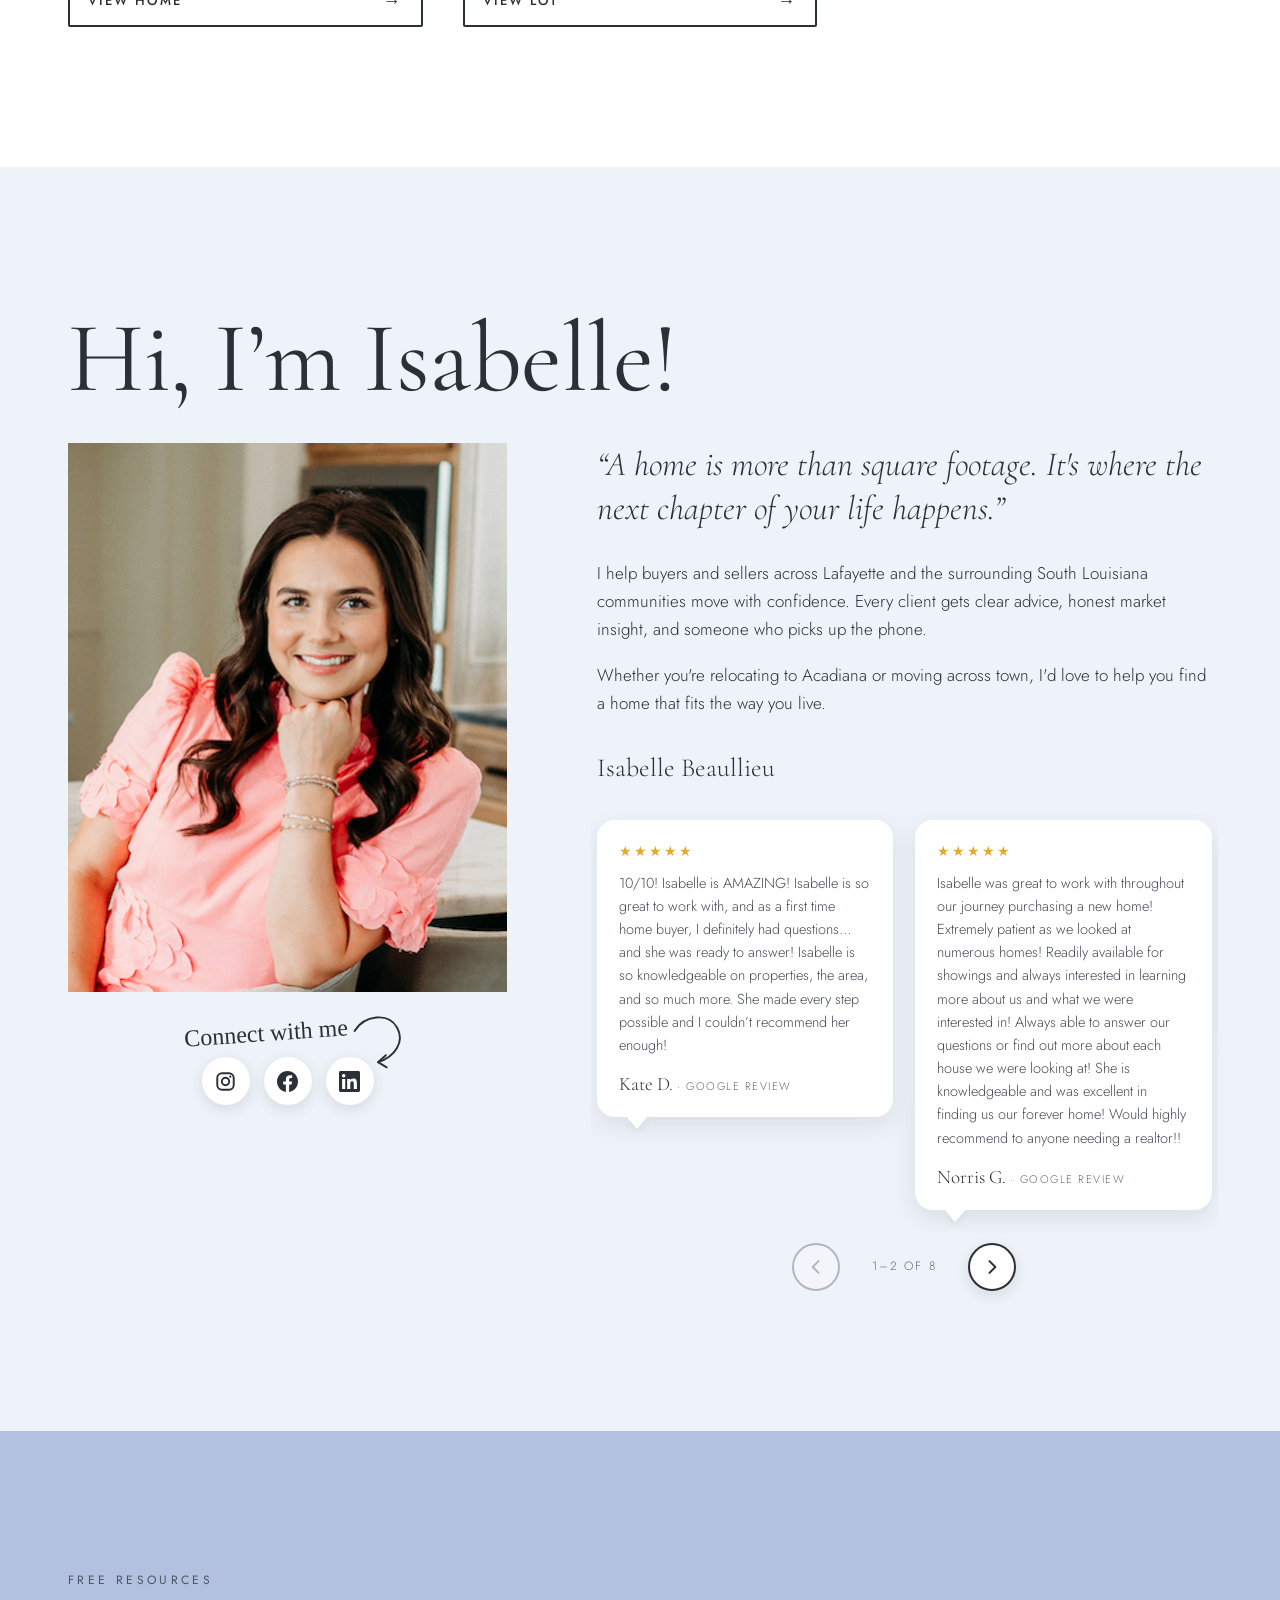
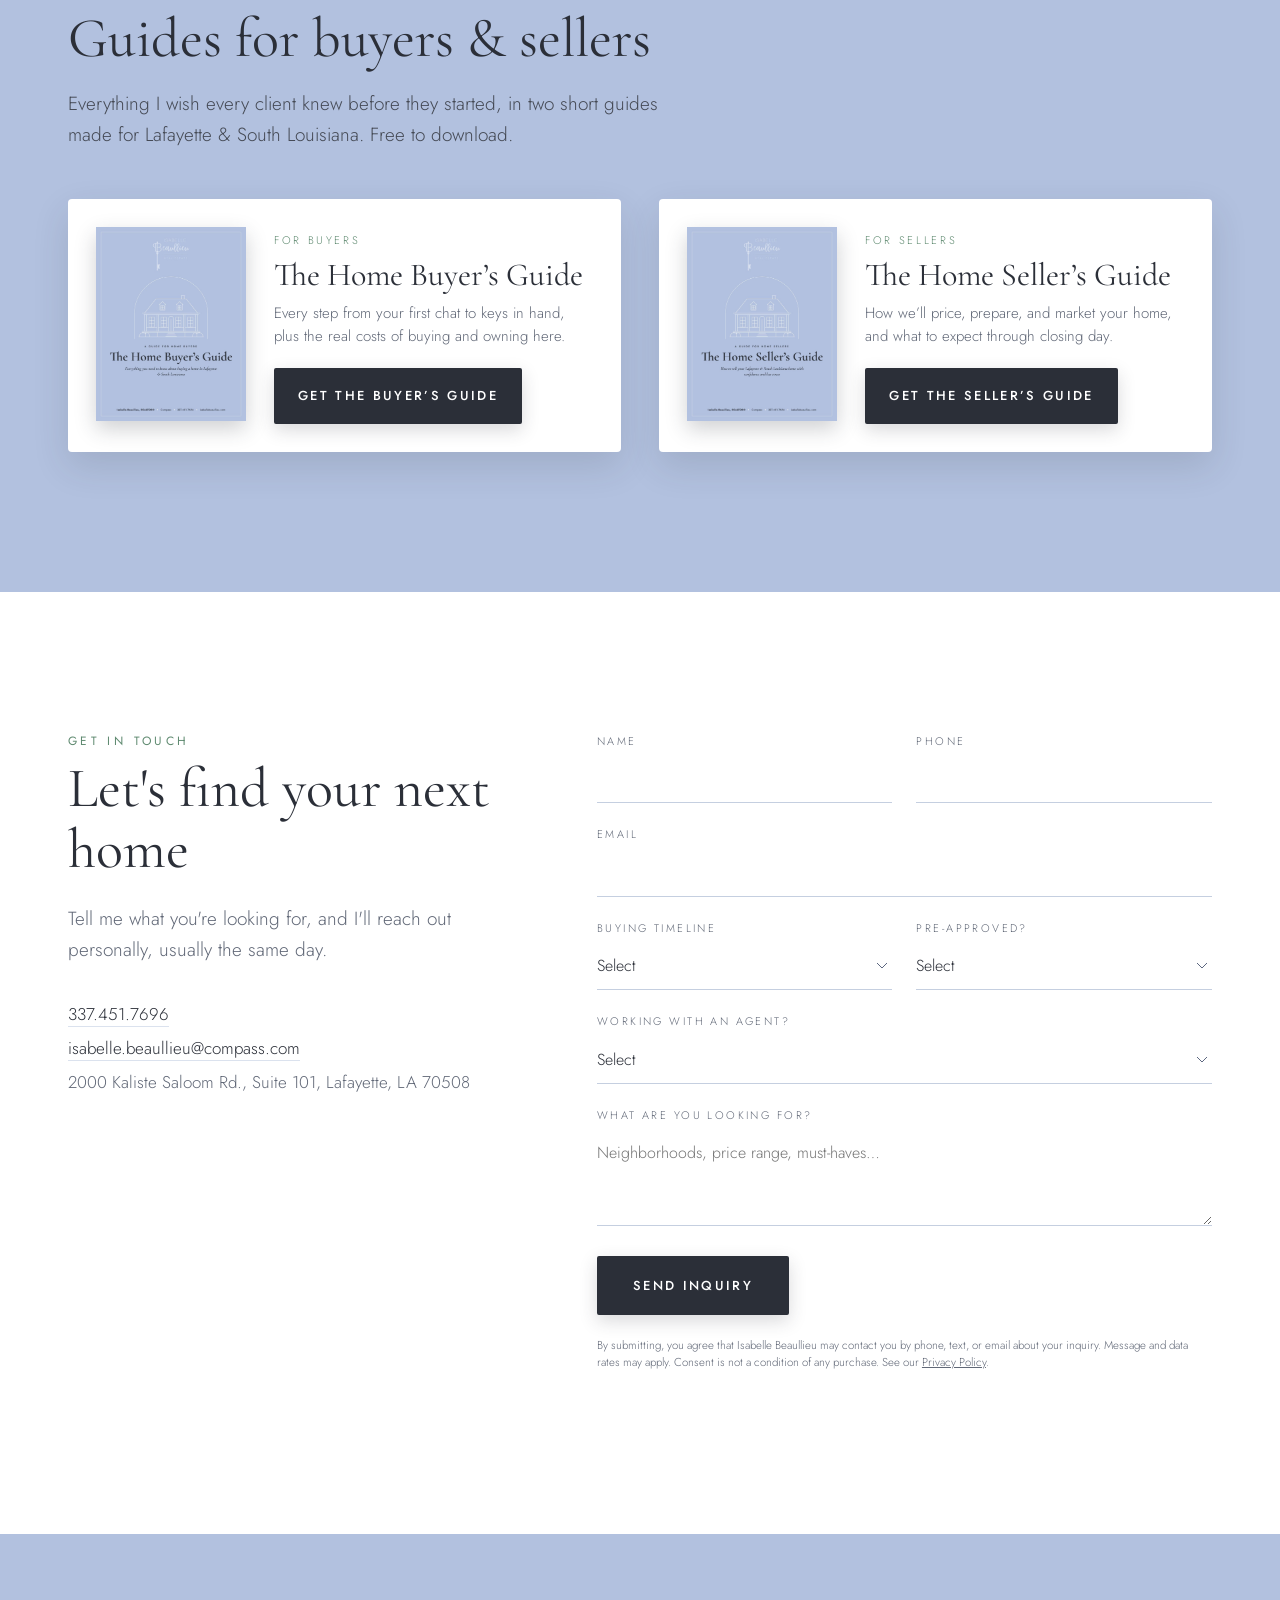
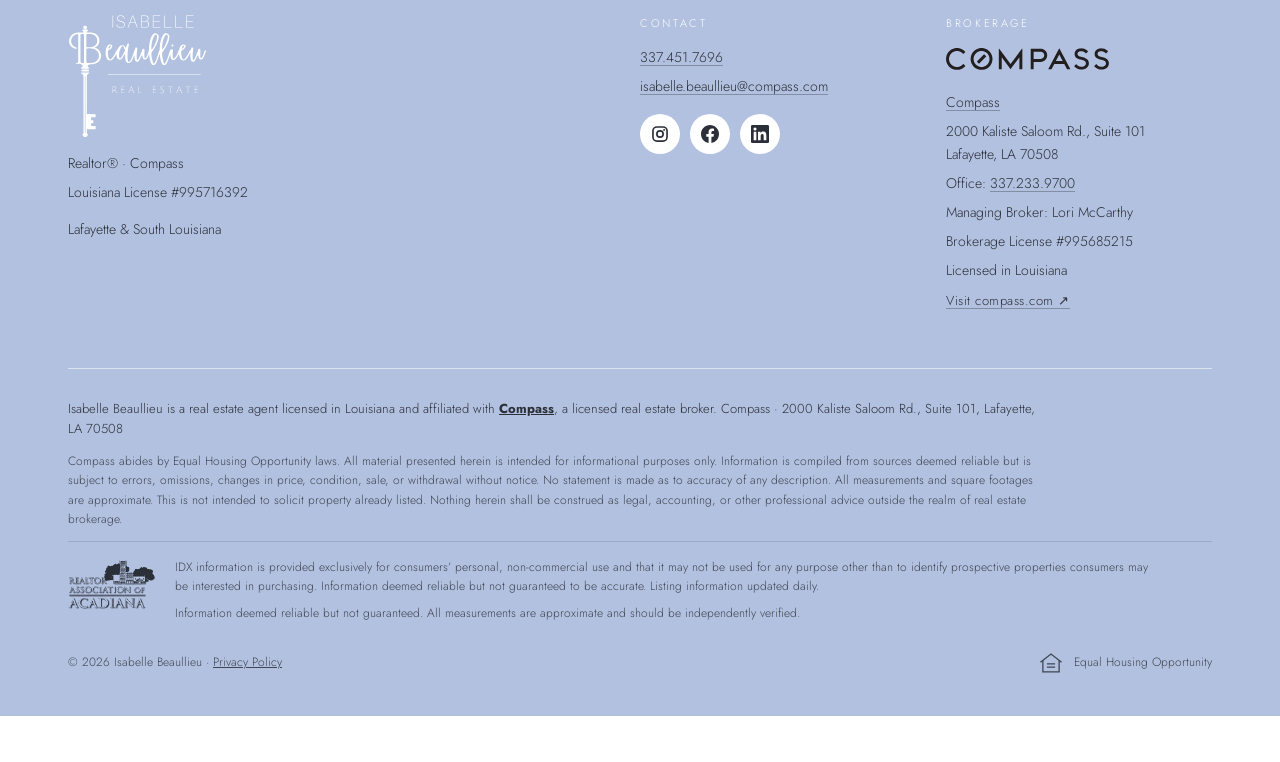
==== commit 8f1dd4a8: "Add Free Guides section to the home page and Guides menu link on listing pages Co-Authored-By: Claud" ====
--- a/index.html
+++ b/index.html
@@ -18,6 +18,7 @@
   <link rel="stylesheet" href="assets/css/style.css">
   <link rel="stylesheet" href="assets/css/reviews.css">
   <link rel="stylesheet" href="assets/css/about.css">
+  <link rel="stylesheet" href="assets/css/guides.css">
   <link rel="canonical" href="https://isabellebeaullieu.com/">
   <script type="application/ld+json">
   {
@@ -59,6 +60,7 @@
     </a>
     <nav class="nav">
       <a href="#listings">Listings</a>
+      <a href="#guides">Guides</a>
       <a href="#about">About</a>
       <a href="#contact">Contact</a>
       <a class="nav__phone" data-tel href="#"><span data-c="phone"></span></a>
@@ -156,6 +158,36 @@
           <button class="reviews__btn reviews__next" type="button" aria-label="More reviews"><svg viewBox="0 0 24 24" aria-hidden="true"><path d="M9 5l7 7-7 7"/></svg></button>
         </div>
       </div>
+    </div>
+  </div>
+</section>
+
+<section class="section guides-band" id="guides">
+  <div class="wrap">
+    <div class="guides-band__head reveal">
+      <p class="eyebrow">Free Resources</p>
+      <h2 class="section-title">Guides for buyers &amp; sellers</h2>
+      <p class="lede">Everything I wish every client knew before they started, in two short guides made for Lafayette &amp; South Louisiana. Free to download.</p>
+    </div>
+    <div class="guides-band__grid">
+      <a class="guide-card reveal" href="/buyers-guide/" target="_blank" rel="noopener">
+        <img class="guide-card__cover" src="assets/guides/buyer-cover.jpg" alt="Cover of The Home Buyer’s Guide" width="900" height="1165" loading="lazy">
+        <div class="guide-card__head">
+          <p class="guide-card__kicker">For Buyers</p>
+          <h3>The Home Buyer’s Guide</h3>
+        </div>
+        <p class="guide-card__text">Every step from your first chat to keys in hand, plus the real costs of buying and owning here.</p>
+        <span class="btn">Get the Buyer’s Guide</span>
+      </a>
+      <a class="guide-card reveal" href="/sellers-guide/" target="_blank" rel="noopener">
+        <img class="guide-card__cover" src="assets/guides/seller-cover.jpg" alt="Cover of The Home Seller’s Guide" width="900" height="1165" loading="lazy">
+        <div class="guide-card__head">
+          <p class="guide-card__kicker">For Sellers</p>
+          <h3>The Home Seller’s Guide</h3>
+        </div>
+        <p class="guide-card__text">How we’ll price, prepare, and market your home, and what to expect through closing day.</p>
+        <span class="btn">Get the Seller’s Guide</span>
+      </a>
     </div>
   </div>
 </section>
--- a/assets/css/guides.css
+++ b/assets/css/guides.css
@@ -0,0 +1,85 @@
+/* ============================================================
+   Buyer's & Seller's Guides: home page section and guide pages
+   ============================================================ */
+
+/* ---------- Home page: "Free Guides" band ---------- */
+.guides-band { background: var(--brand); }
+.guides-band .eyebrow { color: var(--ink); opacity: .75; }
+.guides-band__head { max-width: 640px; margin-bottom: 48px; }
+.guides-band__head .lede { color: var(--ink-soft); margin-top: 18px; }
+.guides-band__grid { display: grid; grid-template-columns: repeat(2, minmax(0, 1fr)); gap: clamp(20px, 3vw, 40px); }
+.guide-card {
+  display: grid; grid-template-columns: 150px minmax(0, 1fr); grid-template-rows: auto auto 1fr;
+  grid-template-areas: "cover head" "cover text" "cover btn";
+  column-gap: 28px; align-items: start;
+  background: #fff; padding: 28px; border-radius: 4px; text-decoration: none;
+  box-shadow: 0 14px 36px rgba(43,47,56,.14); transition: transform .25s, box-shadow .25s;
+}
+.guide-card:hover { transform: translateY(-4px); box-shadow: 0 20px 44px rgba(43,47,56,.2); }
+.guide-card__cover { grid-area: cover; width: 100%; height: auto; box-shadow: 0 8px 20px rgba(43,47,56,.22); }
+.guide-card__head { grid-area: head; }
+.guide-card__kicker { font-size: 11px; letter-spacing: .24em; text-transform: uppercase; color: var(--brass); margin: 4px 0 8px; }
+.guide-card h3 { font-size: clamp(26px, 2.6vw, 32px); margin-bottom: 10px; }
+.guide-card__text { grid-area: text; margin: 0 0 20px; font-size: 15px; color: var(--stone); line-height: 1.55; }
+.guide-card .btn { grid-area: btn; justify-self: start; align-self: end; padding: 15px 22px; }
+@media (max-width: 960px) { .guides-band__grid { grid-template-columns: 1fr; } }
+@media (max-width: 520px) {
+  .guide-card { grid-template-columns: 92px minmax(0, 1fr); grid-template-rows: auto; grid-template-areas: "cover head" "text text" "btn btn"; column-gap: 18px; padding: 20px; align-items: center; }
+  .guide-card__text { margin: 18px 0 18px; }
+  .guide-card .btn { justify-self: stretch; padding: 16px 12px; letter-spacing: .14em; }
+}
+
+/* ---------- Guide page: top section ---------- */
+.guide-hero { background: linear-gradient(180deg, var(--ivory) 0%, #fff 100%); padding: 8px 0 clamp(56px, 8vw, 100px); }
+.guide-hero__grid { display: grid; grid-template-columns: minmax(0, 1fr) 440px; gap: clamp(36px, 6vw, 90px); align-items: start; }
+.guide-hero h1 { font-size: clamp(42px, 6vw, 72px); font-weight: 300; margin-bottom: 16px; }
+.guide-hero .lede { margin: 0 0 34px; }
+.guide-hero__cover { max-width: 360px; transform: rotate(-2deg); }
+.guide-hero__cover img { width: 100%; height: auto; box-shadow: 0 24px 50px rgba(43,47,56,.25); }
+
+/* ---------- Guide page: form card ---------- */
+.guide-form { position: sticky; top: 124px; margin-top: 28px; background: #fff; padding: 36px 34px 28px; border-radius: 4px; box-shadow: 0 24px 60px rgba(43,47,56,.16); scroll-margin-top: 110px; }
+.guide-form h2 { font-size: clamp(30px, 3.2vw, 38px); margin-bottom: 8px; }
+.guide-form .eyebrow { margin-bottom: 10px; }
+.guide-form__note { margin: 0 0 18px; color: var(--stone); font-size: 15px; line-height: 1.55; }
+.guide-form__form { grid-template-columns: 1fr; gap: 14px; }
+.guide-form__form .field input { border-bottom-width: 2px; }
+.guide-form__form .field.is-invalid label { color: #8a3b2e; }
+.guide-form__form .field.is-invalid input { border-bottom-color: #8a3b2e; }
+.guide-form__submit { width: 100%; margin-top: 4px; }
+.guide-form__error { margin: 0; color: #8a3b2e; font-size: 14px; }
+.guide-form__error:empty { display: none; }
+.guide-form__done p { margin: 0 0 20px; }
+.guide-form__download { width: 100%; margin-bottom: 20px; }
+.guide-form__done .guide-form__note { margin: 0; }
+
+/* ---------- Guide page: what's inside ---------- */
+.guide-about__grid { display: grid; grid-template-columns: minmax(0, 5fr) minmax(0, 6fr); gap: clamp(36px, 6vw, 90px); align-items: start; }
+.guide-about__intro { margin: 22px 0 0; color: var(--ink-soft); }
+.guide-toc { list-style: none; margin: 0; padding: 0; display: grid; grid-template-columns: 1fr 1fr; gap: 0 36px; }
+.guide-toc li { display: flex; gap: 14px; align-items: baseline; padding: 16px 0; border-bottom: 1px solid var(--line); font-size: 16px; }
+.guide-toc span { font-family: var(--serif); font-size: 22px; color: var(--brand-deep); min-width: 28px; }
+
+/* ---------- Guide page: sample pages ---------- */
+.guide-preview .section-title { margin-bottom: 40px; }
+.guide-preview__grid { display: grid; grid-template-columns: repeat(3, minmax(0, 1fr)); gap: clamp(16px, 3vw, 36px); }
+.guide-preview figure { margin: 0; }
+.guide-preview img { width: 100%; height: auto; box-shadow: 0 14px 34px rgba(43,47,56,.16); }
+.guide-preview figcaption { margin-top: 14px; font-size: 12px; letter-spacing: .18em; text-transform: uppercase; color: var(--stone); text-align: center; }
+.guide-preview__cta { display: flex; flex-wrap: wrap; gap: 18px 30px; align-items: center; justify-content: center; margin-top: 48px; }
+.guide-preview__other { display: inline-block; padding: 12px 0; font-size: 14px; letter-spacing: .04em; color: var(--ink); text-underline-offset: 4px; }
+
+/* ---------- Guide page: tablets and phones ---------- */
+@media (max-width: 960px) {
+  .guide-hero__grid { grid-template-columns: 1fr; }
+  .guide-hero__cover { max-width: 260px; margin: 0 auto; }
+  .guide-form { position: static; margin-top: 0; }
+  .guide-about__grid { grid-template-columns: 1fr; }
+}
+@media (max-width: 560px) {
+  .guide-form { padding: 28px 20px 22px; }
+  .guide-hero__cover { max-width: 200px; }
+  .guide-toc { grid-template-columns: 1fr; }
+  .guide-preview__grid { grid-template-columns: repeat(3, 1fr); gap: 10px; }
+  .guide-preview figcaption { font-size: 10px; letter-spacing: .1em; }
+}
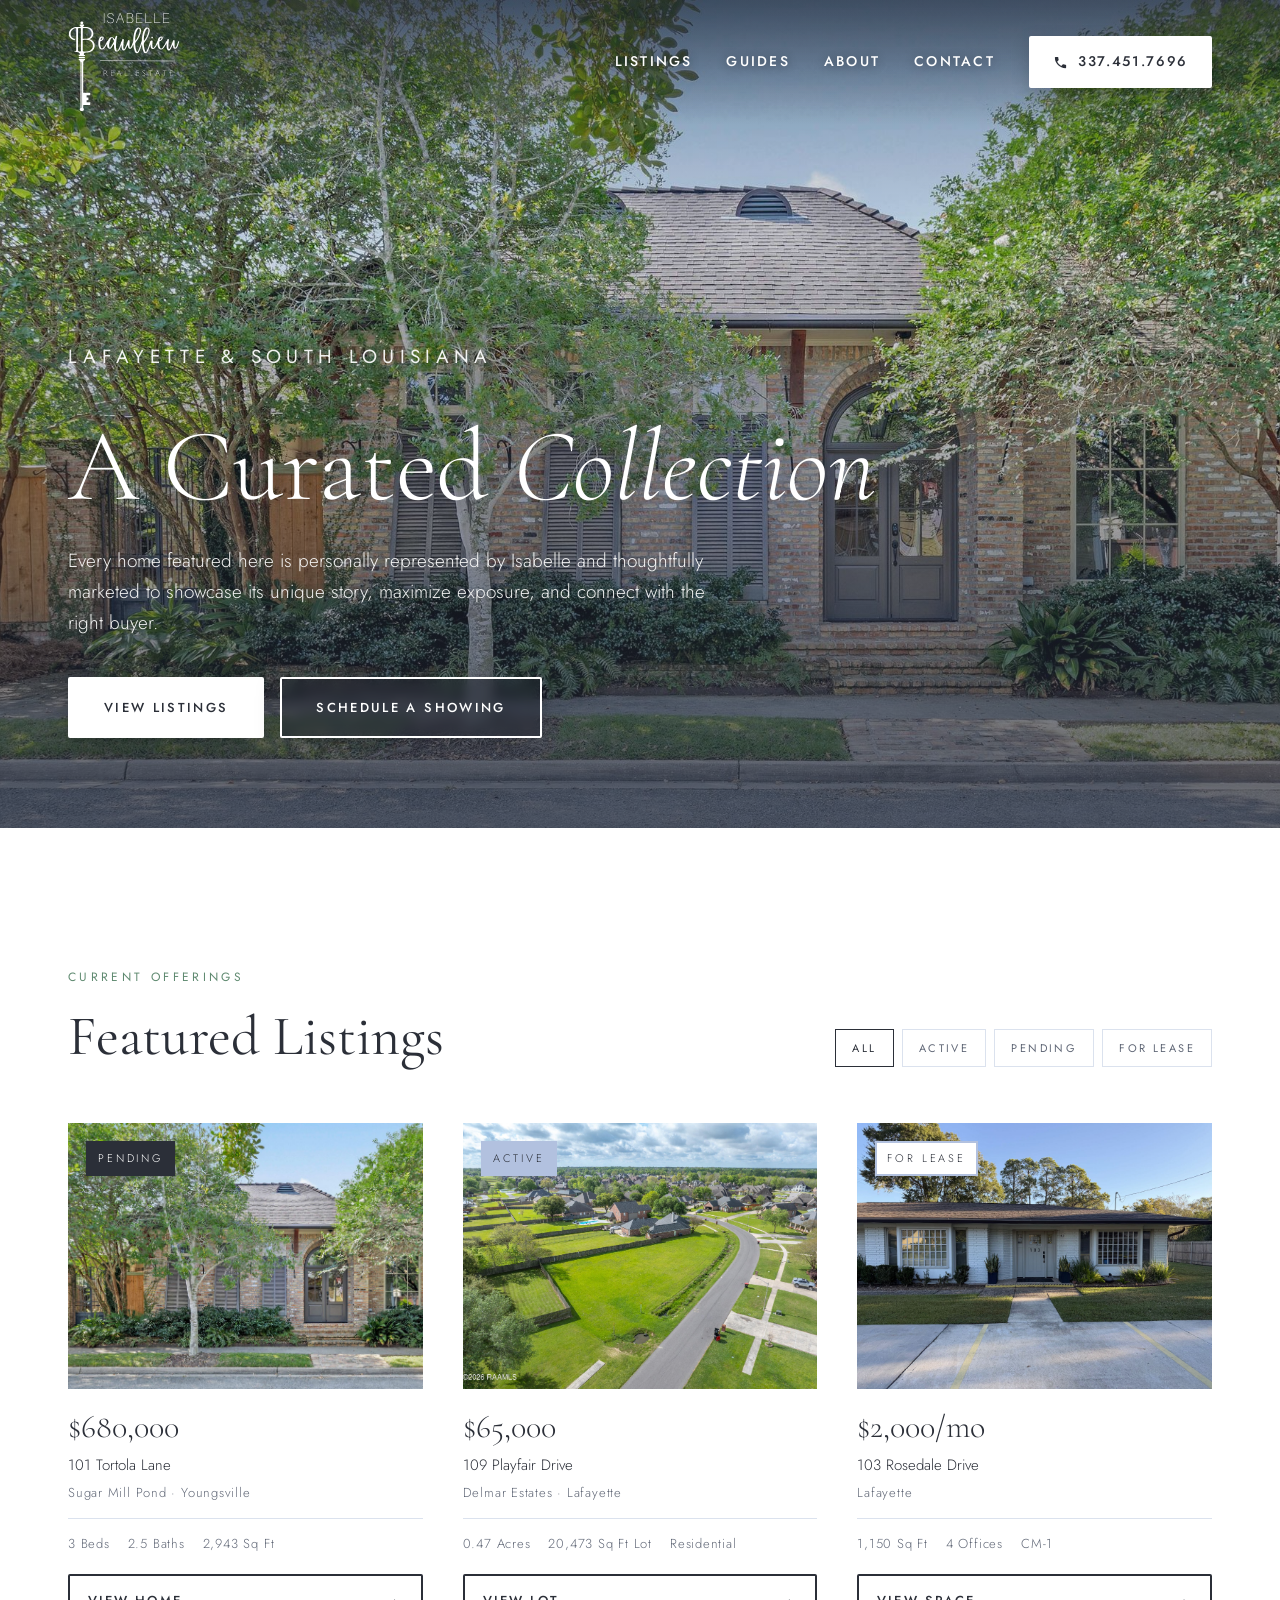
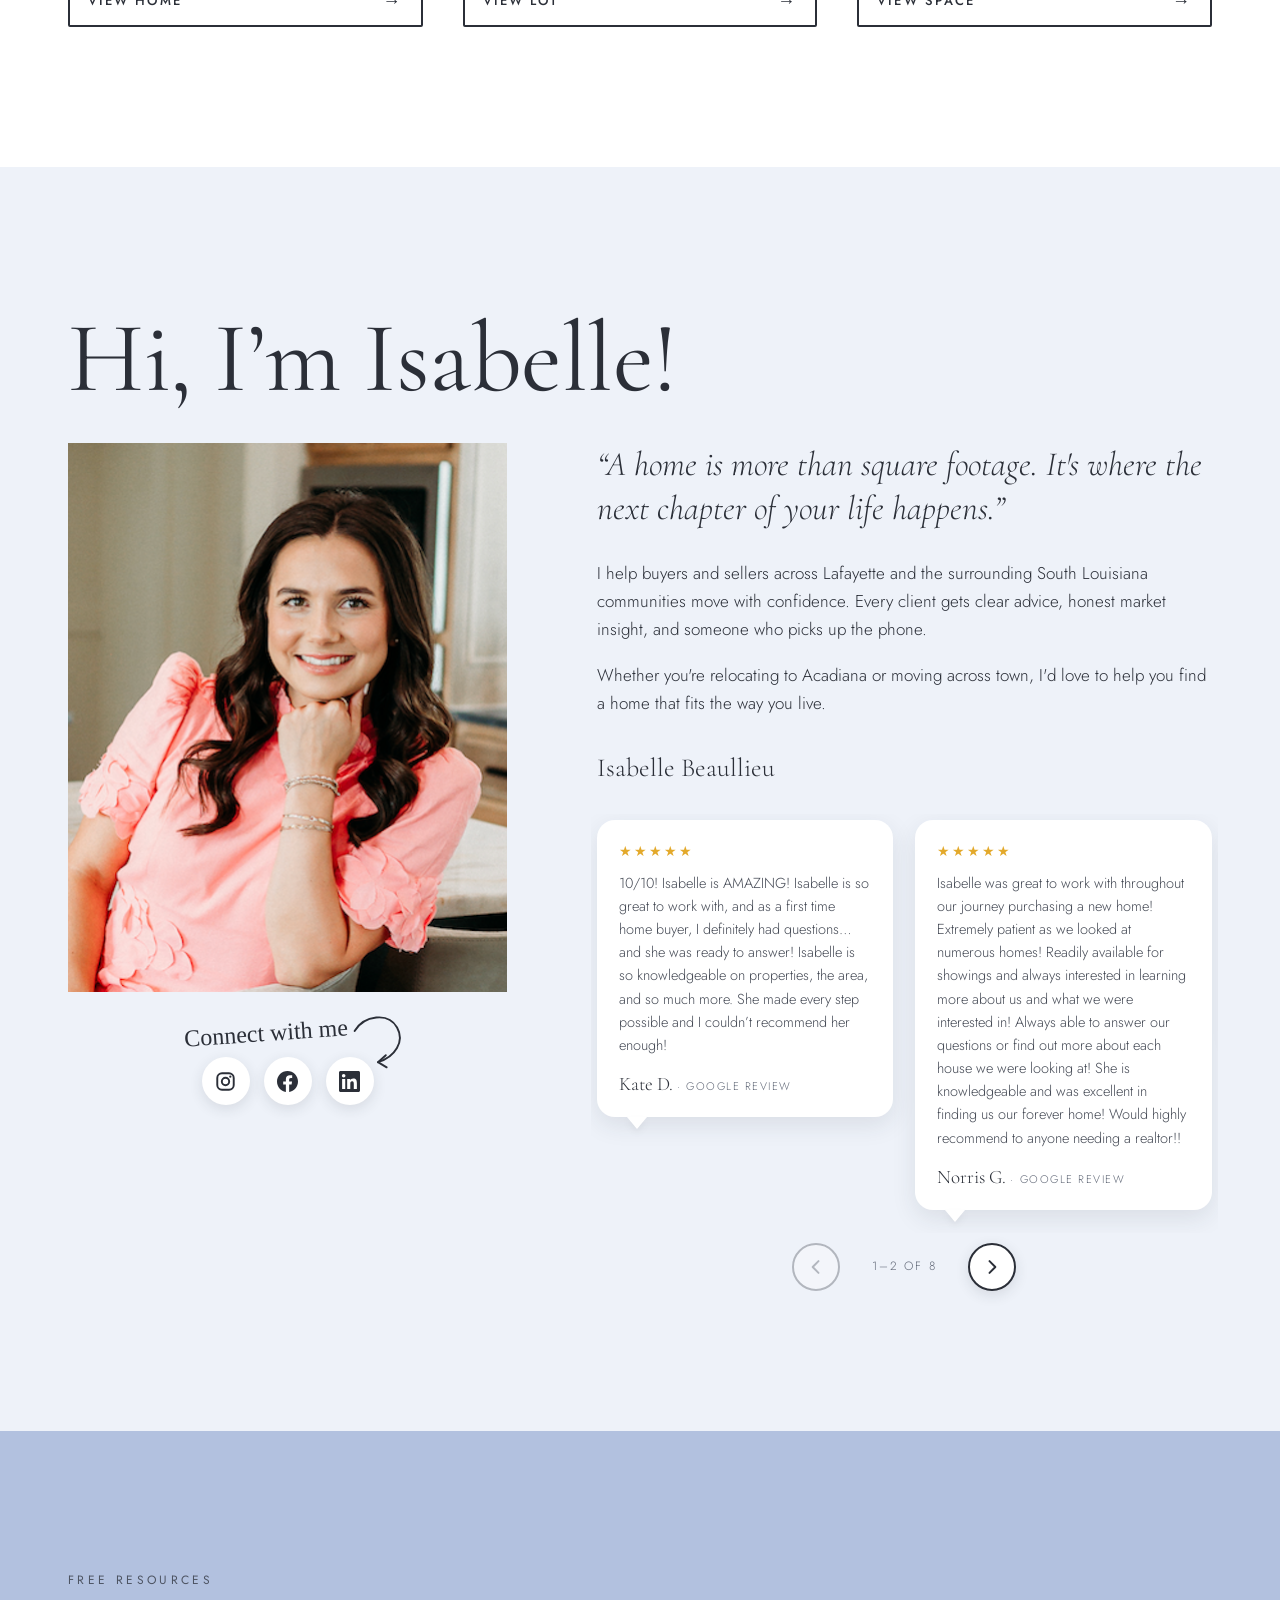
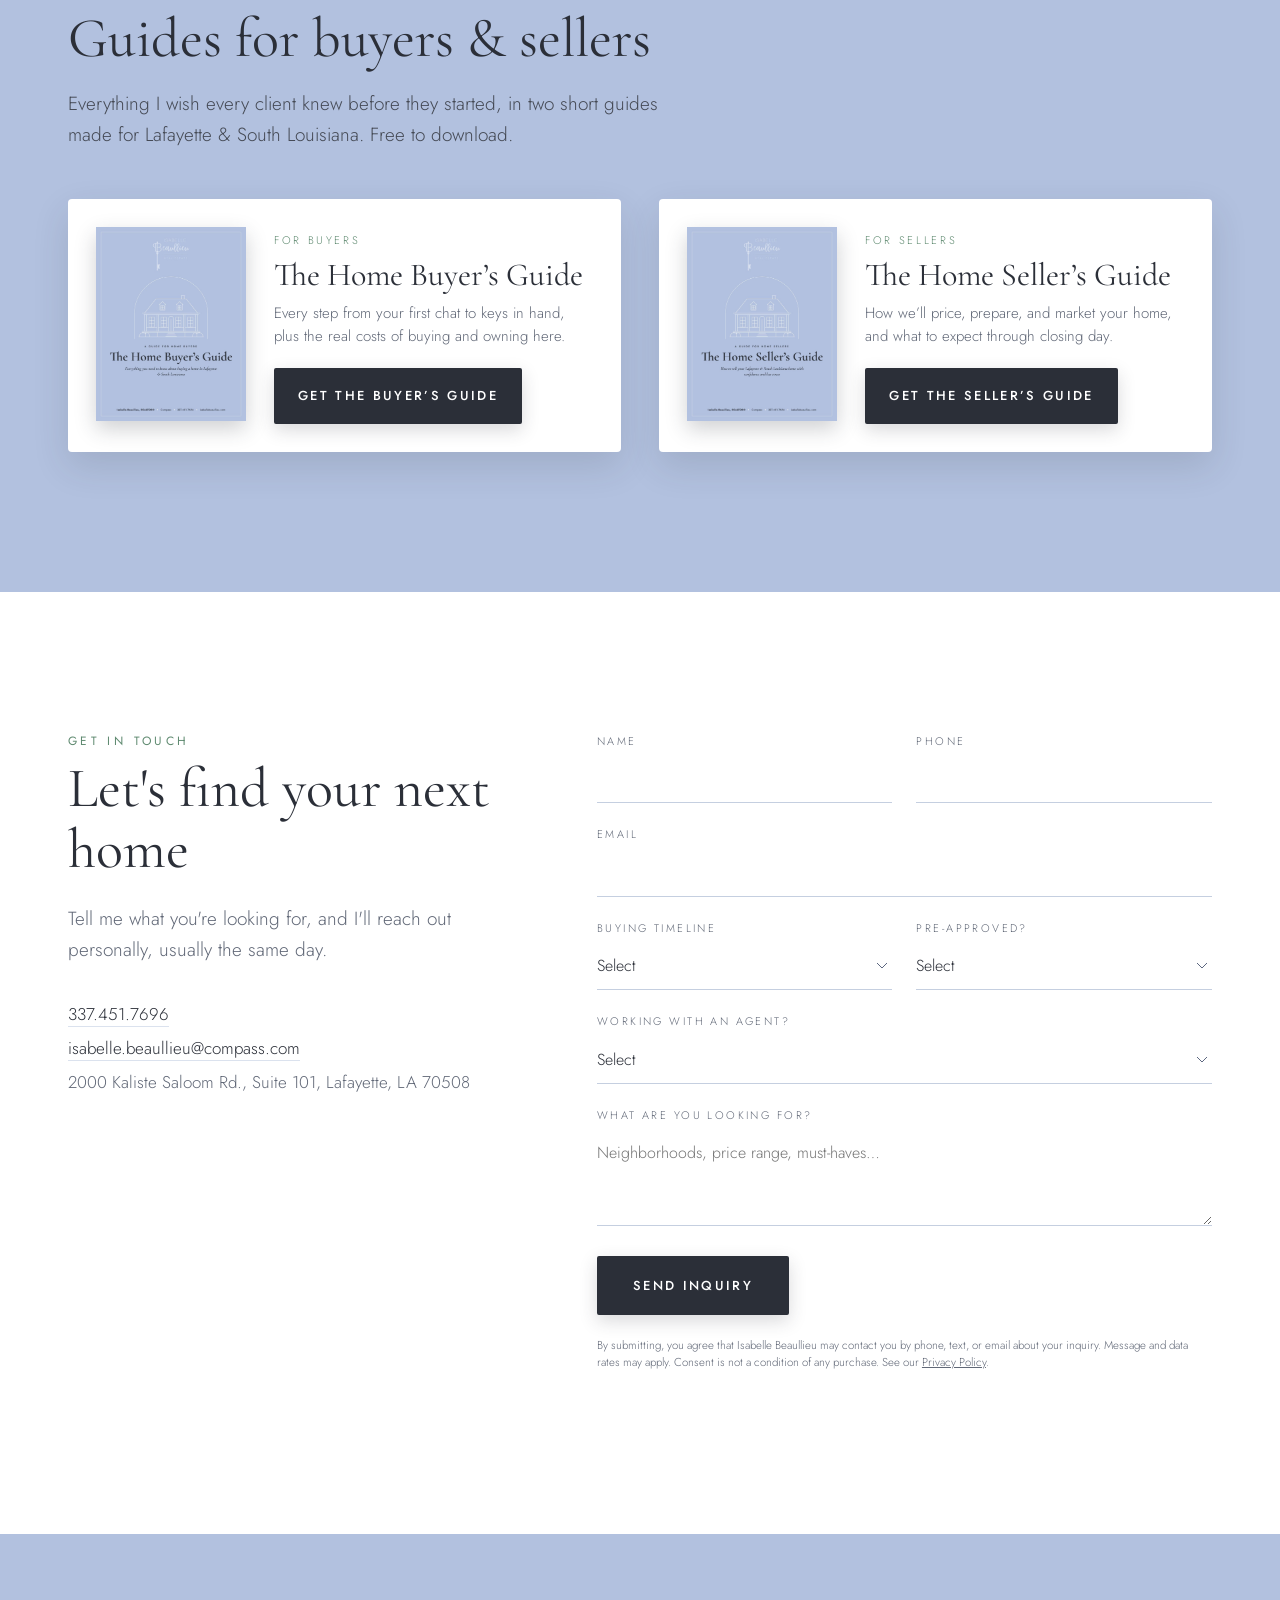
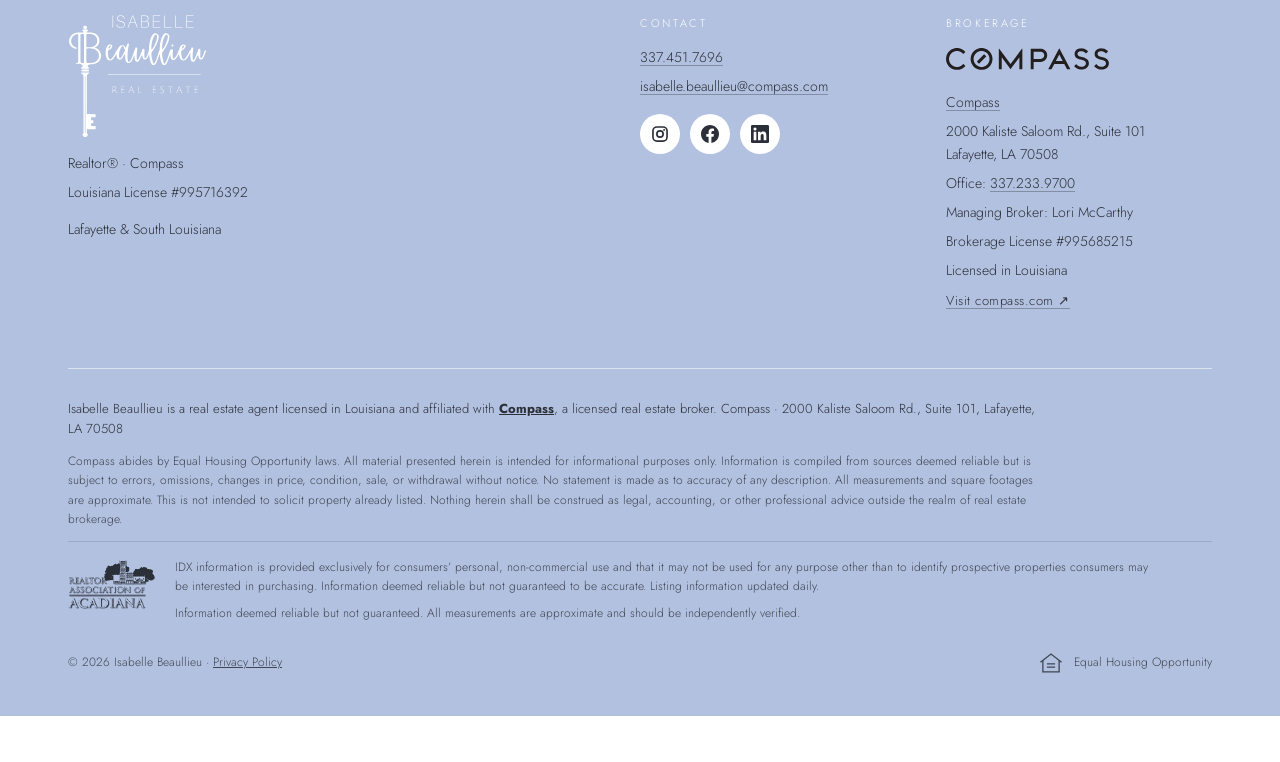
==== commit 93a372a0: "Home page: For Lease filter; fix typo in unused Facebook icon Co-Authored-By: Claude Opus 5.5 <norep" ====
--- a/index.html
+++ b/index.html
@@ -294,7 +294,7 @@
   }
 
   // Featured first, then by status order, then price high to low
-  const order = { "Active": 0, "Coming Soon": 1, "Pending": 2 };
+  const order = { "Active": 0, "Coming Soon": 1, "Pending": 2, "For Lease": 3 };
   listings.sort((a, b) => (b.featured === true) - (a.featured === true) || (order[a.status] ?? 9) - (order[b.status] ?? 9) || (b.price || 0) - (a.price || 0));
 
   // Hero image from the first listing photo
@@ -311,7 +311,7 @@
   if (statuses.length > 2) {
     filters.innerHTML = statuses.map((s, i) => `<button class="filter" type="button" aria-pressed="${i === 0}">${s}</button>`).join("");
     filters.addEventListener("click", (e) => {
-      const b = e.target.closest(".filter"); if (!b) return;
+      const b = e.target.closest(".filter");  if (!b) return;
       filters.querySelectorAll(".filter").forEach((x) => x.setAttribute("aria-pressed", x === b));
       render(b.textContent);
     });
--- a/assets/css/style.css
+++ b/assets/css/style.css
@@ -195,6 +195,8 @@
 .badge--pending { background: var(--ink); color: #fff; }
 .badge--coming-soon { background: var(--brass); color: #fff; }
 .badge--active { background: var(--brand); color: var(--ink); }
+.badge--for-lease { background: #fff; color: var(--ink); box-shadow: inset 0 0 0 2px var(--brand); }
+.detail__unit { font-size: .45em; margin-left: 4px; color: var(--stone); }
 .sample-tag {
   position: absolute; top: 18px; right: 18px;
   font-size: 10px; letter-spacing: .2em; text-transform: uppercase;
